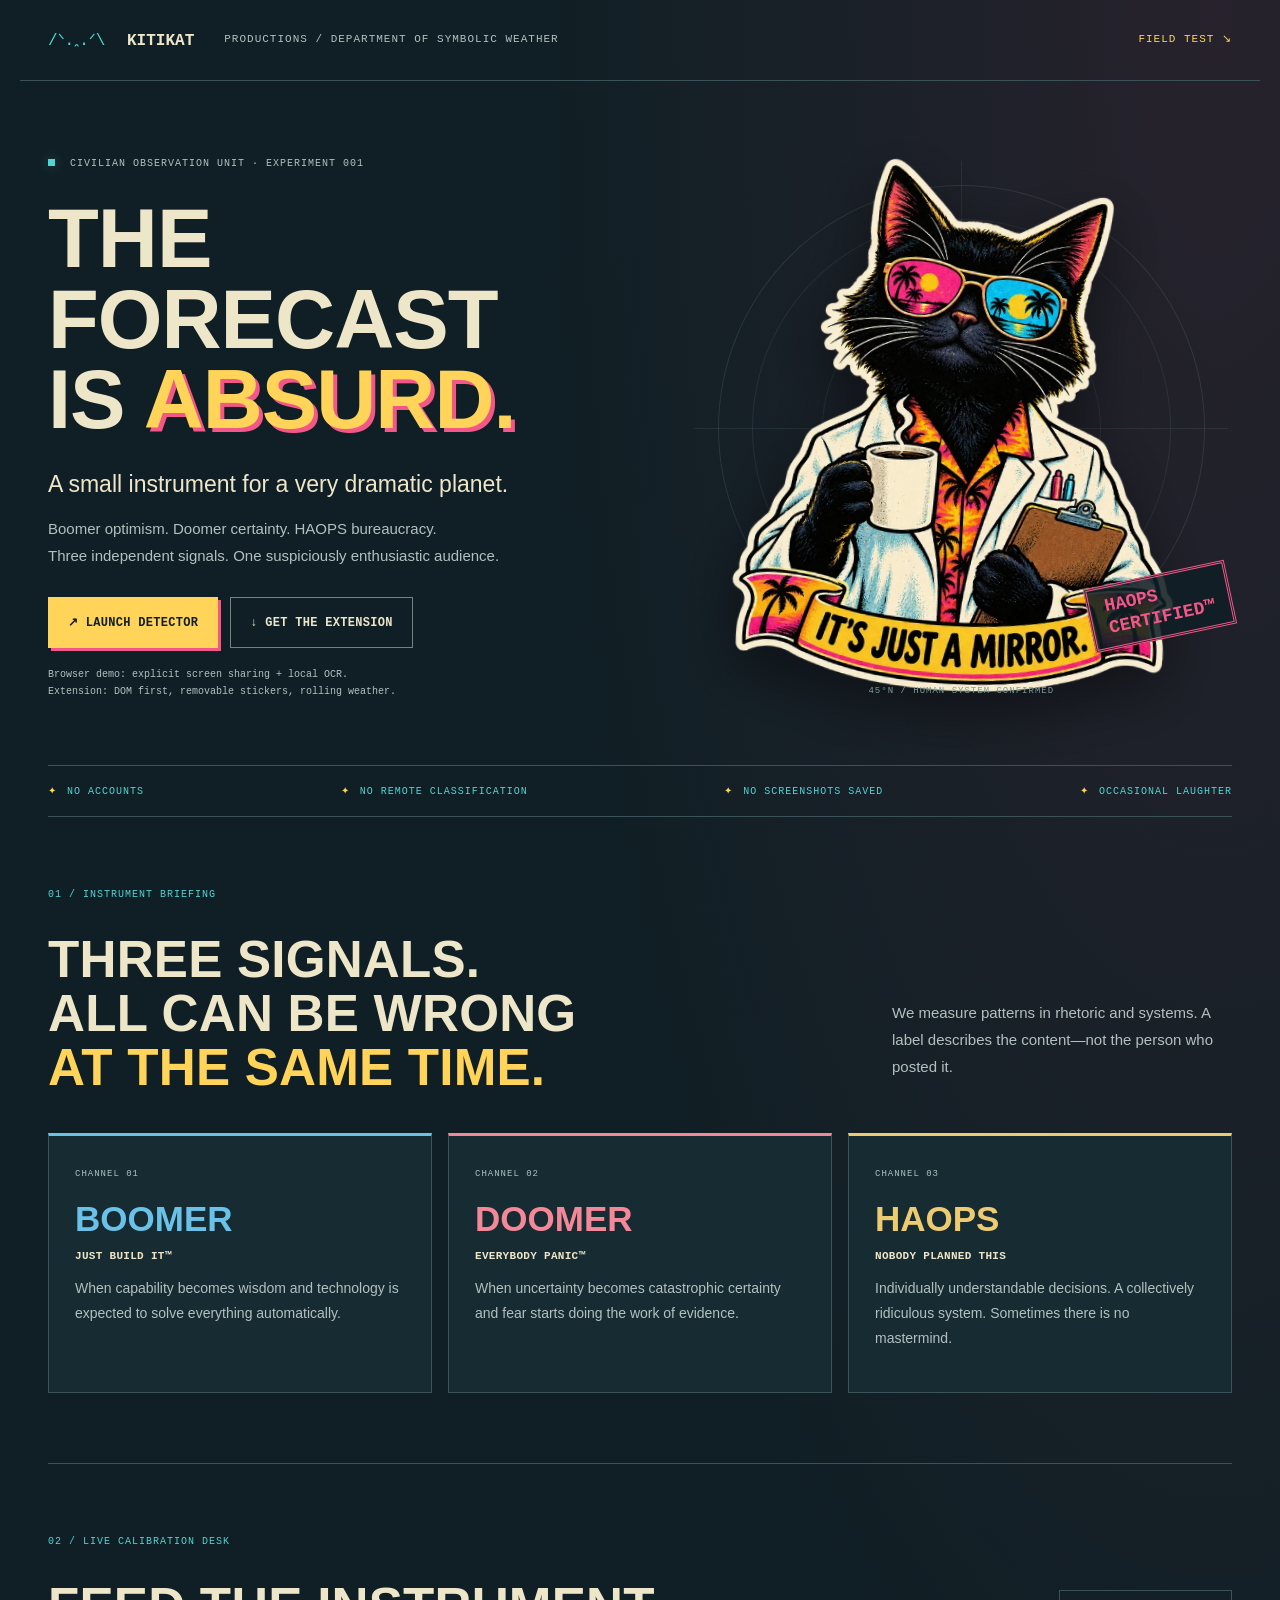
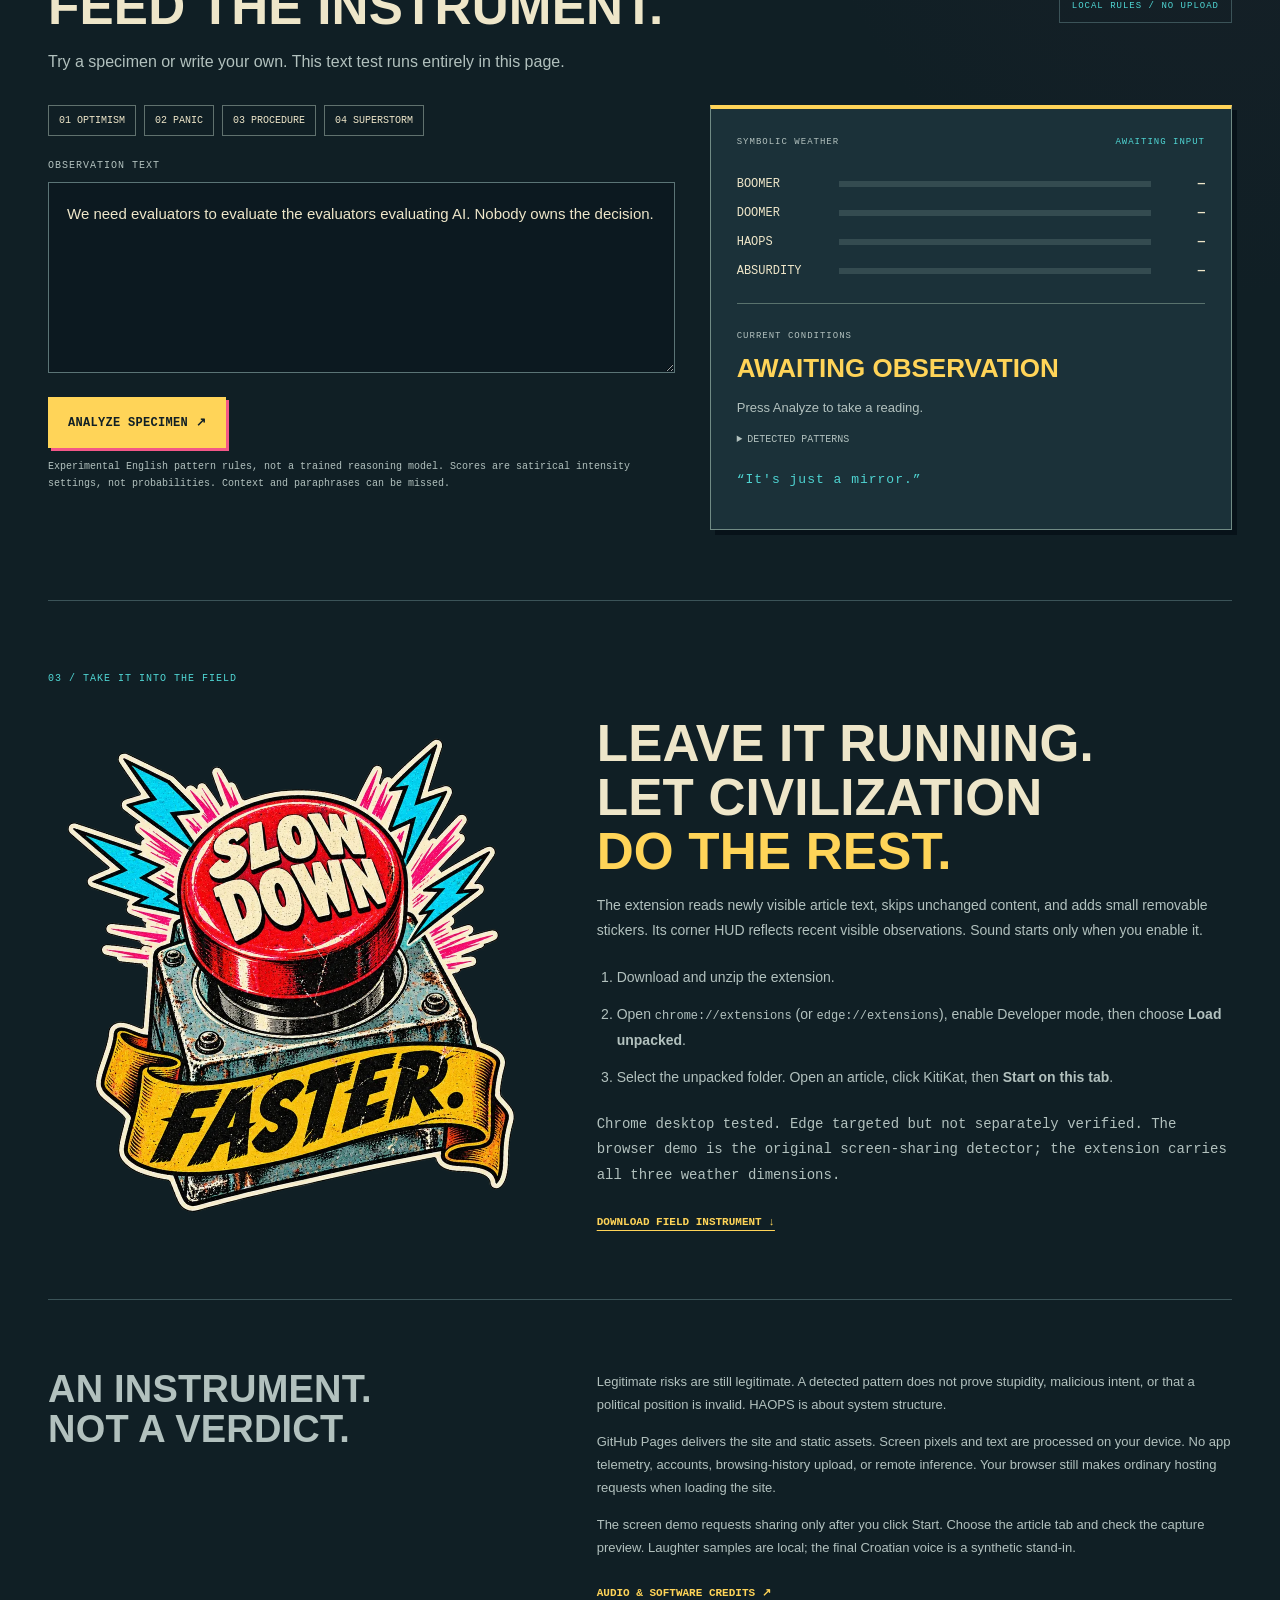
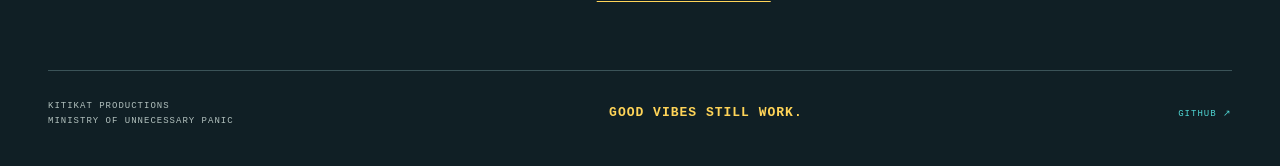
==== index.html @ d488953f "Publish KitiKat landing page and local browser demo" ====
<!doctype html>
<html lang="en"><head><meta charset="utf-8"><meta name="viewport" content="width=device-width, initial-scale=1"><meta name="description" content="KitiKat observes rhetoric and systemic absurdity, reports the symbolic weather, and occasionally plays a laugh track. Local analysis. No accounts."><meta http-equiv="Content-Security-Policy" content="default-src 'self'; script-src 'self'; style-src 'self' 'unsafe-inline'; img-src 'self' data:; connect-src 'none'; media-src 'self'; object-src 'none'; base-uri 'self'; form-action 'none'"><title>KITIKAT — Symbolic Weather Monitor</title><link rel="icon" href="favicon.svg"><link rel="stylesheet" href="landing.css"></head>
<body><header class="masthead"><a href="./" class="wordmark">/ᐠ.ꞈ.ᐟ\ <b>KITIKAT</b></a><span class="department">PRODUCTIONS / DEPARTMENT OF SYMBOLIC WEATHER</span><a class="nav-link" href="#field-test">FIELD TEST ↘</a></header>
<main><section class="hero"><div class="hero-copy"><p class="eyebrow"><span class="live-dot"></span> CIVILIAN OBSERVATION UNIT · EXPERIMENT 001</p><h1>THE FORECAST<br>IS <em>ABSURD.</em></h1><p class="intro">A small instrument for a very dramatic planet.</p><p class="description">Boomer optimism. Doomer certainty. HAOPS bureaucracy.<br>Three independent signals. One suspiciously enthusiastic audience.</p><div class="cta-row"><a class="button primary" href="app/">↗ LAUNCH DETECTOR</a><a class="button secondary" href="downloads/KITIKAT-Symbolic-Weather.zip" download>↓ GET THE EXTENSION</a></div><p class="caption">Browser demo: explicit screen sharing + local OCR.<br>Extension: DOM first, removable stickers, rolling weather.</p></div><div class="hero-art"><div class="radar" aria-hidden="true"><span></span></div><img src="images/kitikat-mirror.webp" width="620" height="620" alt="KitiKat in a lab coat: It's just a mirror."><div class="stamp">HAOPS<br>CERTIFIED™</div><span class="art-coordinate">45°N / HUMAN SYSTEM CONFIRMED</span></div></section>
<div class="ticker"><span>NO ACCOUNTS</span><span>NO REMOTE CLASSIFICATION</span><span>NO SCREENSHOTS SAVED</span><span>OCCASIONAL LAUGHTER</span></div>
<section class="briefing"><div class="section-label">01 / INSTRUMENT BRIEFING</div><div class="briefing-title"><h2>Three signals.<br>All can be wrong<br><span>at the same time.</span></h2><p>We measure patterns in rhetoric and systems. A label describes the content—not the person who posted it.</p></div><div class="dimensions"><article class="dimension blue"><span class="channel">CHANNEL 01</span><h3>BOOMER</h3><p class="slogan">JUST BUILD IT™</p><p>When capability becomes wisdom and technology is expected to solve everything automatically.</p></article><article class="dimension red"><span class="channel">CHANNEL 02</span><h3>DOOMER</h3><p class="slogan">EVERYBODY PANIC™</p><p>When uncertainty becomes catastrophic certainty and fear starts doing the work of evidence.</p></article><article class="dimension yellow"><span class="channel">CHANNEL 03</span><h3>HAOPS</h3><p class="slogan">NOBODY PLANNED THIS</p><p>Individually understandable decisions. A collectively ridiculous system. Sometimes there is no mastermind.</p></article></div></section>
<section class="field-test" id="field-test"><div class="section-label">02 / LIVE CALIBRATION DESK</div><div class="test-heading"><h2>Feed the instrument.</h2><span class="chip">LOCAL RULES / NO UPLOAD</span></div><p>Try a specimen or write your own. This text test runs entirely in this page.</p><div class="test-layout"><div class="input-panel"><div class="specimens"><button data-example="boomer">01 OPTIMISM</button><button data-example="doomer">02 PANIC</button><button data-example="haops">03 PROCEDURE</button><button data-example="triple">04 SUPERSTORM</button></div><label for="specimen">OBSERVATION TEXT</label><textarea id="specimen" maxlength="8000" rows="6">We need evaluators to evaluate the evaluators evaluating AI. Nobody owns the decision.</textarea><button class="button primary" id="analyze">ANALYZE SPECIMEN ↗</button><p class="caption">Experimental English pattern rules, not a trained reasoning model. Scores are satirical intensity settings, not probabilities. Context and paraphrases can be missed.</p></div><aside class="instrument" aria-label="Symbolic weather results"><div class="instrument-top"><span>SYMBOLIC WEATHER</span><span id="observation-state">AWAITING INPUT</span></div><div id="scores"></div><small>CURRENT CONDITIONS</small><h3 id="conditions">AWAITING OBSERVATION</h3><p id="reason">Press Analyze to take a reading.</p><details><summary>DETECTED PATTERNS</summary><ul id="patterns"></ul></details><p class="kitikat-line" id="quip">“It's just a mirror.”</p></aside></div></section>
<section class="deployment"><div class="section-label">03 / TAKE IT INTO THE FIELD</div><div class="deployment-grid"><img loading="lazy" src="images/slow-down-faster.webp" width="380" height="380" alt="KitiKat says: Slow down. Faster."><div><h2>Leave it running.<br>Let civilization<br><span>do the rest.</span></h2><p>The extension reads newly visible article text, skips unchanged content, and adds small removable stickers. Its corner HUD reflects recent visible observations. Sound starts only when you enable it.</p><ol><li>Download and unzip the extension.</li><li>Open <code>chrome://extensions</code> (or <code>edge://extensions</code>), enable Developer mode, then choose <b>Load unpacked</b>.</li><li>Select the unpacked folder. Open an article, click KitiKat, then <b>Start on this tab</b>.</li></ol><p class="caption">Chrome desktop tested. Edge targeted but not separately verified. The browser demo is the original screen-sharing detector; the extension carries all three weather dimensions.</p><a class="text-link" href="downloads/KITIKAT-Symbolic-Weather.zip" download>DOWNLOAD FIELD INSTRUMENT ↓</a></div></div></section>
<section class="fine-print"><h2>An instrument.<br>Not a verdict.</h2><div><p>Legitimate risks are still legitimate. A detected pattern does not prove stupidity, malicious intent, or that a political position is invalid. HAOPS is about system structure.</p><p>GitHub Pages delivers the site and static assets. Screen pixels and text are processed on your device. No app telemetry, accounts, browsing-history upload, or remote inference. Your browser still makes ordinary hosting requests when loading the site.</p><p>The screen demo requests sharing only after you click Start. Choose the article tab and check the capture preview. Laughter samples are local; the final Croatian voice is a synthetic stand-in.</p><a class="text-link" href="credits.html">AUDIO & SOFTWARE CREDITS ↗</a></div></section>
<footer><span>KITIKAT PRODUCTIONS<br>MINISTRY OF UNNECESSARY PANIC</span><strong>GOOD VIBES STILL WORK.</strong><a href="https://github.com/tomislavrupic/kitikat-symbolic-weather">GITHUB ↗</a></footer></main><script type="module" src="landing.js"></script></body></html>
---- landing.css ----
:root{--ink:#101f25;--panel:#172b32;--line:#3b5358;--cream:#eee6c9;--muted:#b2c1be;--cyan:#4fd5d3;--yellow:#ffd458;--pink:#f35787;color-scheme:dark;font-family:Arial,Helvetica,sans-serif;background:var(--ink);color:var(--cream)}*{box-sizing:border-box}body{margin:0;background:radial-gradient(ellipse at 95% 0,#55283b55,transparent 40%)}a{color:inherit}button,textarea{font:inherit}button,a{touch-action:manipulation}button:focus-visible,a:focus-visible,summary:focus-visible,textarea:focus-visible{outline:3px solid var(--cyan);outline-offset:5px}.masthead,main{max-width:1240px;margin:auto}.masthead{display:flex;align-items:center;gap:30px;padding:30px 28px;border-bottom:1px solid var(--line)}.wordmark{text-decoration:none;font:16px ui-monospace,monospace;white-space:nowrap;color:var(--cyan)}.wordmark b{color:var(--cream);margin-left:12px}.department,.nav-link,.eyebrow,.caption,.section-label,.channel,.chip,small,label,.instrument-top,.kitikat-line,footer,.art-coordinate{font:11px/1.6 ui-monospace,SFMono-Regular,Consolas,monospace;letter-spacing:1px}.department{flex:1;color:var(--muted)}.nav-link{text-decoration:none;color:var(--yellow)}main{padding:0 28px}.hero{display:grid;grid-template-columns:1.15fr 1fr;align-items:center;min-height:650px;padding:65px 0 55px;gap:20px}.eyebrow{color:var(--muted);font-size:10px}.live-dot{display:inline-block;width:7px;height:7px;background:var(--cyan);margin-right:8px;box-shadow:0 0 12px #4fd5d355}h1,h2,h3{font-family:Impact,'Arial Narrow',Arial,sans-serif;font-weight:900;text-transform:uppercase;margin:0}h1{font-size:clamp(64px,6.5vw,96px);letter-spacing:-1px;line-height:.97;margin:27px 0}h1 em{font-style:normal;color:var(--yellow);text-shadow:4px 4px var(--pink)}.intro{font-size:23px;line-height:1.4;margin-bottom:13px}.description{font-size:15px;color:var(--muted);line-height:1.8}.cta-row{display:flex;gap:12px;flex-wrap:wrap;margin:28px 0 18px}.button{display:inline-flex;align-items:center;justify-content:center;padding:17px 19px;border:1px solid var(--line);border-radius:0;font:bold 12px ui-monospace,monospace;letter-spacing:.3px;text-decoration:none;cursor:pointer;min-height:48px;transition:transform .15s,box-shadow .15s}.primary{background:var(--yellow);color:var(--ink);box-shadow:3px 3px var(--pink);border-color:var(--yellow)}.secondary{background:transparent;color:var(--cream);border-color:#728480}.button:hover{transform:translateY(-2px);box-shadow:4px 5px var(--pink)}.caption{font-size:10px;color:var(--muted);letter-spacing:0;line-height:1.7}.hero-art{position:relative;display:grid;place-items:center;min-width:0}.hero-art img{width:100%;height:auto;position:relative;filter:drop-shadow(0 20px 30px #0007);transform:rotate(3deg)}.radar{position:absolute;width:90%;aspect-ratio:1;border-radius:50%;border:1px solid #5b7e743f;background:repeating-radial-gradient(circle,transparent 0,transparent 68px,#50746d33 69px,transparent 70px)}.radar:after,.radar:before{content:'';position:absolute;background:#50746d33}.radar:before{width:1px;height:110%;left:50%;top:-5%}.radar:after{width:110%;height:1px;top:50%;left:-5%}.stamp{position:absolute;right:0;bottom:60px;border:3px double var(--pink);padding:8px 15px;color:var(--pink);font:bold 18px/1.2 ui-monospace,monospace;transform:rotate(-12deg);background:#101f25dd}.art-coordinate{color:#7b9d97;font-size:9px;position:absolute;bottom:0}.ticker{display:flex;justify-content:space-between;gap:12px;flex-wrap:wrap;border-block:1px solid var(--line);padding:19px 0;color:var(--cyan);font:10px ui-monospace,monospace;letter-spacing:1px}.ticker span:before{content:'✦';margin-right:10px;color:var(--yellow)}section.briefing,section.field-test,section.deployment,section.fine-print{padding:70px 0}.section-label{color:var(--cyan);font-size:10px;margin-bottom:30px}h2{font-size:clamp(35px,4vw,55px);line-height:1.05;letter-spacing:.2px}h2 span{color:var(--yellow)}.briefing-title{display:flex;justify-content:space-between;gap:50px;align-items:end;margin-bottom:38px}.briefing-title p{max-width:340px;color:var(--muted);line-height:1.8;font-size:15px}.dimensions{display:grid;grid-template-columns:repeat(3,1fr);gap:16px}.dimension{background:var(--panel);border:1px solid var(--line);border-top:3px solid var(--signal);padding:26px}.blue{--signal:#6bc2e8}.red{--signal:#f48798}.yellow{--signal:#edcc71}.channel{color:var(--muted);font-size:9px}.dimension h3{font-size:35px;margin:18px 0 4px;color:var(--signal)}.slogan{font:bold 11px ui-monospace,monospace;letter-spacing:.3px}.dimension p:last-child{font-size:14px;line-height:1.8;color:var(--muted)}.field-test{border-block:1px solid var(--line)}.test-heading{display:flex;align-items:center;justify-content:space-between;gap:20px}.chip{font-size:9px;padding:8px 12px;border:1px solid var(--line);white-space:nowrap;color:var(--cyan)}.field-test>p{color:var(--muted);line-height:1.6}.test-layout{display:grid;grid-template-columns:1.2fr 1fr;gap:35px;margin-top:30px}.specimens{display:flex;gap:8px;flex-wrap:wrap;margin-bottom:22px}.specimens button{cursor:pointer;padding:9px 10px;border:1px solid #60716e;color:var(--cream);background:none;font:10px ui-monospace,monospace}.specimens button:hover{border-color:var(--cyan);color:var(--cyan)}label{display:block;font-size:10px;color:var(--muted);margin-bottom:8px}textarea{resize:vertical;width:100%;padding:18px;background:#0c1920;border:1px solid #5b7476;color:var(--cream);font:15px/1.7 Arial,sans-serif;min-height:170px;max-height:400px;margin-bottom:20px}.instrument{padding:26px;background:#1b3139;border:1px solid #718b85;border-top:4px solid var(--yellow);box-shadow:5px 5px #071219;min-width:0}.instrument-top{display:flex;justify-content:space-between;gap:10px;font-size:9px;color:var(--muted);margin-bottom:28px}#observation-state{color:var(--cyan)}.reading{display:grid;grid-template-columns:90px 1fr 42px;gap:12px;align-items:center;font:12px ui-monospace,monospace;margin:15px 0}.reading b{text-align:right}.meter{background:#344b50;height:6px}.meter i{display:block;background:var(--signal);height:100%;width:0;transition:width .35s}.boomer{--signal:#6bc2e8}.doomer{--signal:#f48798}.haops{--signal:#edcc71}.absurdity{--signal:#c3a4db}.instrument small{display:block;border-top:1px solid #59726d;padding-top:25px;margin-top:25px;color:var(--muted);font-size:9px}.instrument h3{font-size:26px;color:var(--yellow);line-height:1.15;margin:10px 0}.instrument>p{font-size:13px;line-height:1.65;color:var(--muted)}.instrument details{font:10px/1.8 ui-monospace,monospace;color:var(--muted)}summary{cursor:pointer}#patterns{padding-left:18px}.instrument .kitikat-line{margin-top:20px;color:var(--cyan)}.deployment-grid{display:grid;grid-template-columns:1fr 1.3fr;align-items:center;gap:60px}.deployment-grid img{width:100%;height:auto;transform:rotate(-5deg)}.deployment-grid p,.deployment-grid li{font-size:14px;line-height:1.8;color:var(--muted)}ol{padding-left:20px}li{padding:6px 0}code{font-size:12px}.text-link{display:inline-block;color:var(--yellow);font:bold 11px ui-monospace,monospace;text-underline-offset:5px;margin-top:14px}.fine-print{display:grid;grid-template-columns:1fr 1.3fr;gap:60px;border-top:1px solid var(--line)}.fine-print h2{font-size:38px;color:var(--muted)}.fine-print p{font-size:13px;line-height:1.8;color:var(--muted);margin-top:0}footer{border-top:1px solid var(--line);padding:28px 0 40px;display:flex;justify-content:space-between;align-items:center;gap:20px;font-size:9px;color:var(--muted)}footer strong{font-size:13px;color:var(--yellow)}footer a{text-decoration:none;color:var(--cyan)}@media(max-width:850px){.hero{grid-template-columns:1fr;padding-top:40px;gap:10px}.hero-art{max-width:440px;margin:auto;grid-row:2;}.hero-art img{max-width:400px}.hero-copy{max-width:650px}h1{font-size:75px}.department{display:none}.masthead{justify-content:space-between}.dimensions{gap:10px}.dimension{padding:18px}.test-layout{grid-template-columns:1fr}.deployment-grid,.fine-print{gap:30px;grid-template-columns:1fr 1.2fr}.briefing-title{gap:20px}}@media(max-width:580px){main{padding:0 20px}.masthead{padding:22px 20px}h1{font-size:62px}.hero{padding-top:28px}.intro{font-size:20px}.description{font-size:14px}.hero-art{max-width:300px}.stamp{font-size:14px;bottom:40px}.cta-row .button{width:100%}.ticker{font-size:9px;display:grid;grid-template-columns:1fr 1fr;line-height:1.6}.briefing-title{display:block}.dimensions,.deployment-grid,.fine-print{grid-template-columns:1fr}.deployment-grid img{max-width:260px;margin:auto}.test-heading{display:block}.chip{display:inline-block;margin-top:15px}.instrument{padding:20px}.instrument-top{font-size:8px}.reading{grid-template-columns:85px 1fr 38px;gap:8px}.field-test>p{font-size:14px}section.briefing,section.field-test,section.deployment,section.fine-print{padding:45px 0}.section-label{margin-bottom:24px}footer{flex-wrap:wrap}footer strong{order:3;width:100%;margin-top:12px}.hero-art .art-coordinate{font-size:8px}}@media(prefers-reduced-motion:reduce){*{transition:none!important;scroll-behavior:auto!important}}
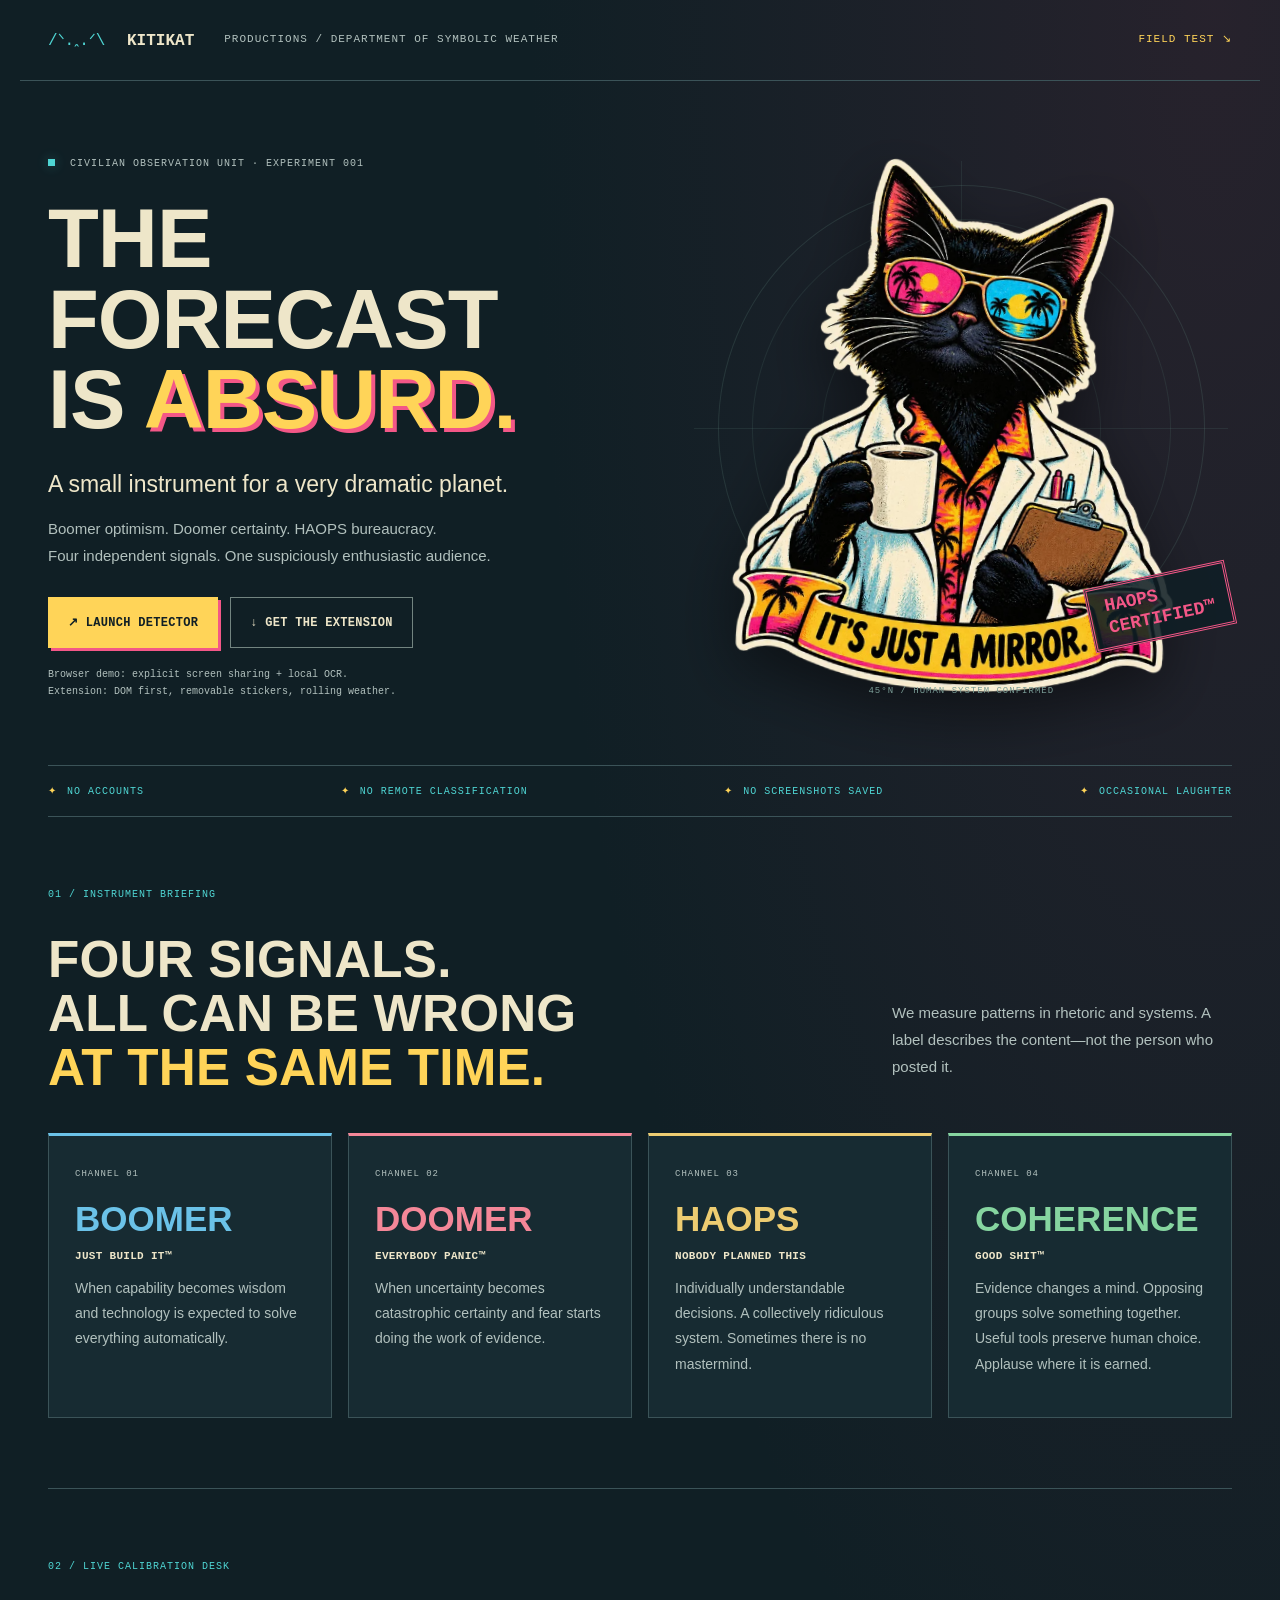
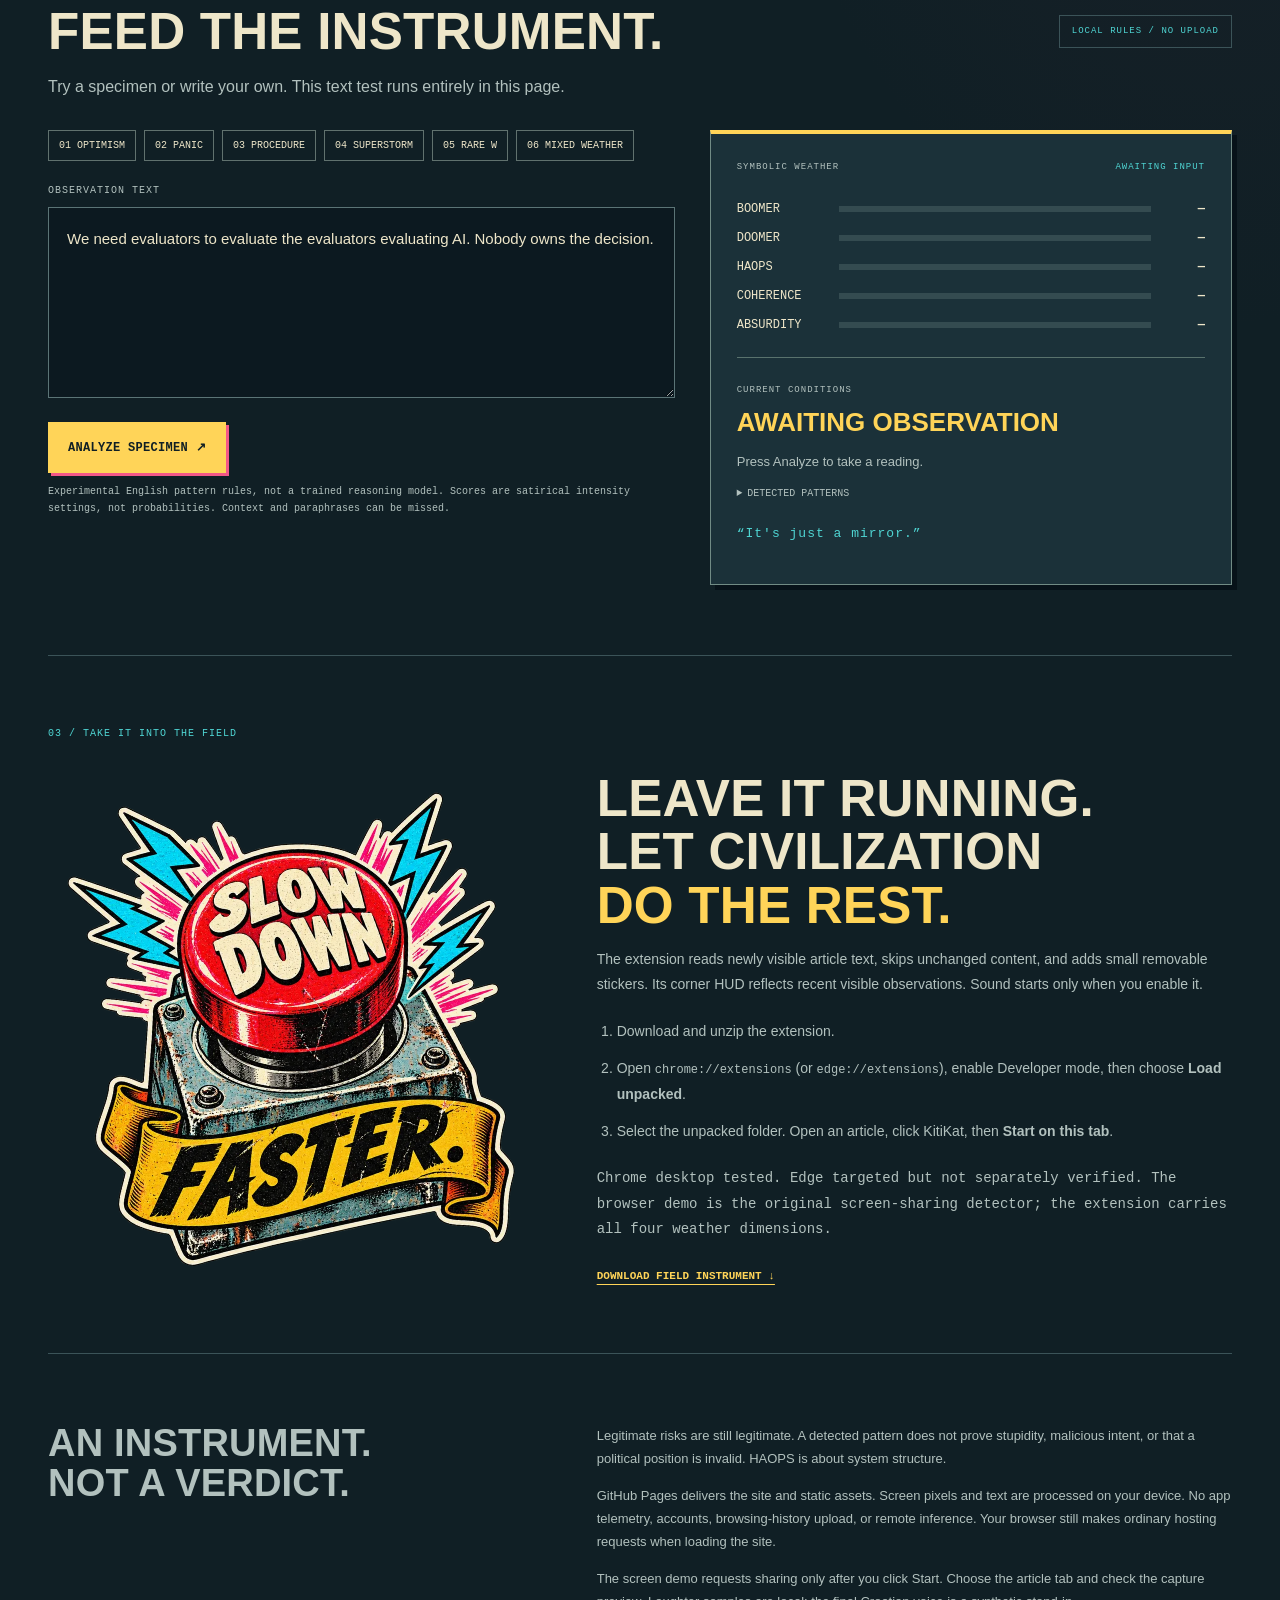
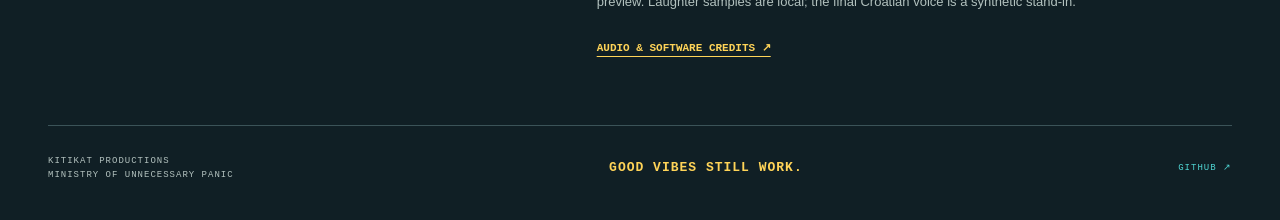
==== commit 02d30d42: "Add independent coherence signal and local applause reactions" ====
--- a/index.html
+++ b/index.html
@@ -1,10 +1,10 @@
 <!doctype html>
 <html lang="en"><head><meta charset="utf-8"><meta name="viewport" content="width=device-width, initial-scale=1"><meta name="description" content="KitiKat observes rhetoric and systemic absurdity, reports the symbolic weather, and occasionally plays a laugh track. Local analysis. No accounts."><meta http-equiv="Content-Security-Policy" content="default-src 'self'; script-src 'self'; style-src 'self' 'unsafe-inline'; img-src 'self' data:; connect-src 'none'; media-src 'self'; object-src 'none'; base-uri 'self'; form-action 'none'"><title>KITIKAT — Symbolic Weather Monitor</title><link rel="icon" href="favicon.svg"><link rel="stylesheet" href="landing.css"></head>
 <body><header class="masthead"><a href="./" class="wordmark">/ᐠ.ꞈ.ᐟ\ <b>KITIKAT</b></a><span class="department">PRODUCTIONS / DEPARTMENT OF SYMBOLIC WEATHER</span><a class="nav-link" href="#field-test">FIELD TEST ↘</a></header>
-<main><section class="hero"><div class="hero-copy"><p class="eyebrow"><span class="live-dot"></span> CIVILIAN OBSERVATION UNIT · EXPERIMENT 001</p><h1>THE FORECAST<br>IS <em>ABSURD.</em></h1><p class="intro">A small instrument for a very dramatic planet.</p><p class="description">Boomer optimism. Doomer certainty. HAOPS bureaucracy.<br>Three independent signals. One suspiciously enthusiastic audience.</p><div class="cta-row"><a class="button primary" href="app/">↗ LAUNCH DETECTOR</a><a class="button secondary" href="downloads/KITIKAT-Symbolic-Weather.zip" download>↓ GET THE EXTENSION</a></div><p class="caption">Browser demo: explicit screen sharing + local OCR.<br>Extension: DOM first, removable stickers, rolling weather.</p></div><div class="hero-art"><div class="radar" aria-hidden="true"><span></span></div><img src="images/kitikat-mirror.webp" width="620" height="620" alt="KitiKat in a lab coat: It's just a mirror."><div class="stamp">HAOPS<br>CERTIFIED™</div><span class="art-coordinate">45°N / HUMAN SYSTEM CONFIRMED</span></div></section>
+<main><section class="hero"><div class="hero-copy"><p class="eyebrow"><span class="live-dot"></span> CIVILIAN OBSERVATION UNIT · EXPERIMENT 001</p><h1>THE FORECAST<br>IS <em>ABSURD.</em></h1><p class="intro">A small instrument for a very dramatic planet.</p><p class="description">Boomer optimism. Doomer certainty. HAOPS bureaucracy.<br>Four independent signals. One suspiciously enthusiastic audience.</p><div class="cta-row"><a class="button primary" href="app/">↗ LAUNCH DETECTOR</a><a class="button secondary" href="downloads/KITIKAT-Symbolic-Weather.zip" download>↓ GET THE EXTENSION</a></div><p class="caption">Browser demo: explicit screen sharing + local OCR.<br>Extension: DOM first, removable stickers, rolling weather.</p></div><div class="hero-art"><div class="radar" aria-hidden="true"><span></span></div><img src="images/kitikat-mirror.webp" width="620" height="620" alt="KitiKat in a lab coat: It's just a mirror."><div class="stamp">HAOPS<br>CERTIFIED™</div><span class="art-coordinate">45°N / HUMAN SYSTEM CONFIRMED</span></div></section>
 <div class="ticker"><span>NO ACCOUNTS</span><span>NO REMOTE CLASSIFICATION</span><span>NO SCREENSHOTS SAVED</span><span>OCCASIONAL LAUGHTER</span></div>
-<section class="briefing"><div class="section-label">01 / INSTRUMENT BRIEFING</div><div class="briefing-title"><h2>Three signals.<br>All can be wrong<br><span>at the same time.</span></h2><p>We measure patterns in rhetoric and systems. A label describes the content—not the person who posted it.</p></div><div class="dimensions"><article class="dimension blue"><span class="channel">CHANNEL 01</span><h3>BOOMER</h3><p class="slogan">JUST BUILD IT™</p><p>When capability becomes wisdom and technology is expected to solve everything automatically.</p></article><article class="dimension red"><span class="channel">CHANNEL 02</span><h3>DOOMER</h3><p class="slogan">EVERYBODY PANIC™</p><p>When uncertainty becomes catastrophic certainty and fear starts doing the work of evidence.</p></article><article class="dimension yellow"><span class="channel">CHANNEL 03</span><h3>HAOPS</h3><p class="slogan">NOBODY PLANNED THIS</p><p>Individually understandable decisions. A collectively ridiculous system. Sometimes there is no mastermind.</p></article></div></section>
-<section class="field-test" id="field-test"><div class="section-label">02 / LIVE CALIBRATION DESK</div><div class="test-heading"><h2>Feed the instrument.</h2><span class="chip">LOCAL RULES / NO UPLOAD</span></div><p>Try a specimen or write your own. This text test runs entirely in this page.</p><div class="test-layout"><div class="input-panel"><div class="specimens"><button data-example="boomer">01 OPTIMISM</button><button data-example="doomer">02 PANIC</button><button data-example="haops">03 PROCEDURE</button><button data-example="triple">04 SUPERSTORM</button></div><label for="specimen">OBSERVATION TEXT</label><textarea id="specimen" maxlength="8000" rows="6">We need evaluators to evaluate the evaluators evaluating AI. Nobody owns the decision.</textarea><button class="button primary" id="analyze">ANALYZE SPECIMEN ↗</button><p class="caption">Experimental English pattern rules, not a trained reasoning model. Scores are satirical intensity settings, not probabilities. Context and paraphrases can be missed.</p></div><aside class="instrument" aria-label="Symbolic weather results"><div class="instrument-top"><span>SYMBOLIC WEATHER</span><span id="observation-state">AWAITING INPUT</span></div><div id="scores"></div><small>CURRENT CONDITIONS</small><h3 id="conditions">AWAITING OBSERVATION</h3><p id="reason">Press Analyze to take a reading.</p><details><summary>DETECTED PATTERNS</summary><ul id="patterns"></ul></details><p class="kitikat-line" id="quip">“It's just a mirror.”</p></aside></div></section>
-<section class="deployment"><div class="section-label">03 / TAKE IT INTO THE FIELD</div><div class="deployment-grid"><img loading="lazy" src="images/slow-down-faster.webp" width="380" height="380" alt="KitiKat says: Slow down. Faster."><div><h2>Leave it running.<br>Let civilization<br><span>do the rest.</span></h2><p>The extension reads newly visible article text, skips unchanged content, and adds small removable stickers. Its corner HUD reflects recent visible observations. Sound starts only when you enable it.</p><ol><li>Download and unzip the extension.</li><li>Open <code>chrome://extensions</code> (or <code>edge://extensions</code>), enable Developer mode, then choose <b>Load unpacked</b>.</li><li>Select the unpacked folder. Open an article, click KitiKat, then <b>Start on this tab</b>.</li></ol><p class="caption">Chrome desktop tested. Edge targeted but not separately verified. The browser demo is the original screen-sharing detector; the extension carries all three weather dimensions.</p><a class="text-link" href="downloads/KITIKAT-Symbolic-Weather.zip" download>DOWNLOAD FIELD INSTRUMENT ↓</a></div></div></section>
+<section class="briefing"><div class="section-label">01 / INSTRUMENT BRIEFING</div><div class="briefing-title"><h2>Four signals.<br>All can be wrong<br><span>at the same time.</span></h2><p>We measure patterns in rhetoric and systems. A label describes the content—not the person who posted it.</p></div><div class="dimensions"><article class="dimension blue"><span class="channel">CHANNEL 01</span><h3>BOOMER</h3><p class="slogan">JUST BUILD IT™</p><p>When capability becomes wisdom and technology is expected to solve everything automatically.</p></article><article class="dimension red"><span class="channel">CHANNEL 02</span><h3>DOOMER</h3><p class="slogan">EVERYBODY PANIC™</p><p>When uncertainty becomes catastrophic certainty and fear starts doing the work of evidence.</p></article><article class="dimension yellow"><span class="channel">CHANNEL 03</span><h3>HAOPS</h3><p class="slogan">NOBODY PLANNED THIS</p><p>Individually understandable decisions. A collectively ridiculous system. Sometimes there is no mastermind.</p></article><article class="dimension green"><span class="channel">CHANNEL 04</span><h3>COHERENCE</h3><p class="slogan">GOOD SHIT™</p><p>Evidence changes a mind. Opposing groups solve something together. Useful tools preserve human choice. Applause where it is earned.</p></article></div></section>
+<section class="field-test" id="field-test"><div class="section-label">02 / LIVE CALIBRATION DESK</div><div class="test-heading"><h2>Feed the instrument.</h2><span class="chip">LOCAL RULES / NO UPLOAD</span></div><p>Try a specimen or write your own. This text test runs entirely in this page.</p><div class="test-layout"><div class="input-panel"><div class="specimens"><button data-example="boomer">01 OPTIMISM</button><button data-example="doomer">02 PANIC</button><button data-example="haops">03 PROCEDURE</button><button data-example="triple">04 SUPERSTORM</button><button data-example="coherence">05 RARE W</button><button data-example="mixed">06 MIXED WEATHER</button></div><label for="specimen">OBSERVATION TEXT</label><textarea id="specimen" maxlength="8000" rows="6">We need evaluators to evaluate the evaluators evaluating AI. Nobody owns the decision.</textarea><button class="button primary" id="analyze">ANALYZE SPECIMEN ↗</button><p class="caption">Experimental English pattern rules, not a trained reasoning model. Scores are satirical intensity settings, not probabilities. Context and paraphrases can be missed.</p></div><aside class="instrument" aria-label="Symbolic weather results"><div class="instrument-top"><span>SYMBOLIC WEATHER</span><span id="observation-state">AWAITING INPUT</span></div><div id="scores"></div><small>CURRENT CONDITIONS</small><h3 id="conditions">AWAITING OBSERVATION</h3><p id="reason">Press Analyze to take a reading.</p><details><summary>DETECTED PATTERNS</summary><ul id="patterns"></ul></details><p class="kitikat-line" id="quip">“It's just a mirror.”</p></aside></div></section>
+<section class="deployment"><div class="section-label">03 / TAKE IT INTO THE FIELD</div><div class="deployment-grid"><img loading="lazy" src="images/slow-down-faster.webp" width="380" height="380" alt="KitiKat says: Slow down. Faster."><div><h2>Leave it running.<br>Let civilization<br><span>do the rest.</span></h2><p>The extension reads newly visible article text, skips unchanged content, and adds small removable stickers. Its corner HUD reflects recent visible observations. Sound starts only when you enable it.</p><ol><li>Download and unzip the extension.</li><li>Open <code>chrome://extensions</code> (or <code>edge://extensions</code>), enable Developer mode, then choose <b>Load unpacked</b>.</li><li>Select the unpacked folder. Open an article, click KitiKat, then <b>Start on this tab</b>.</li></ol><p class="caption">Chrome desktop tested. Edge targeted but not separately verified. The browser demo is the original screen-sharing detector; the extension carries all four weather dimensions.</p><a class="text-link" href="downloads/KITIKAT-Symbolic-Weather.zip" download>DOWNLOAD FIELD INSTRUMENT ↓</a></div></div></section>
 <section class="fine-print"><h2>An instrument.<br>Not a verdict.</h2><div><p>Legitimate risks are still legitimate. A detected pattern does not prove stupidity, malicious intent, or that a political position is invalid. HAOPS is about system structure.</p><p>GitHub Pages delivers the site and static assets. Screen pixels and text are processed on your device. No app telemetry, accounts, browsing-history upload, or remote inference. Your browser still makes ordinary hosting requests when loading the site.</p><p>The screen demo requests sharing only after you click Start. Choose the article tab and check the capture preview. Laughter samples are local; the final Croatian voice is a synthetic stand-in.</p><a class="text-link" href="credits.html">AUDIO & SOFTWARE CREDITS ↗</a></div></section>
 <footer><span>KITIKAT PRODUCTIONS<br>MINISTRY OF UNNECESSARY PANIC</span><strong>GOOD VIBES STILL WORK.</strong><a href="https://github.com/tomislavrupic/kitikat-symbolic-weather">GITHUB ↗</a></footer></main><script type="module" src="landing.js"></script></body></html>
--- a/landing.css
+++ b/landing.css
@@ -1 +1,3 @@
 :root{--ink:#101f25;--panel:#172b32;--line:#3b5358;--cream:#eee6c9;--muted:#b2c1be;--cyan:#4fd5d3;--yellow:#ffd458;--pink:#f35787;color-scheme:dark;font-family:Arial,Helvetica,sans-serif;background:var(--ink);color:var(--cream)}*{box-sizing:border-box}body{margin:0;background:radial-gradient(ellipse at 95% 0,#55283b55,transparent 40%)}a{color:inherit}button,textarea{font:inherit}button,a{touch-action:manipulation}button:focus-visible,a:focus-visible,summary:focus-visible,textarea:focus-visible{outline:3px solid var(--cyan);outline-offset:5px}.masthead,main{max-width:1240px;margin:auto}.masthead{display:flex;align-items:center;gap:30px;padding:30px 28px;border-bottom:1px solid var(--line)}.wordmark{text-decoration:none;font:16px ui-monospace,monospace;white-space:nowrap;color:var(--cyan)}.wordmark b{color:var(--cream);margin-left:12px}.department,.nav-link,.eyebrow,.caption,.section-label,.channel,.chip,small,label,.instrument-top,.kitikat-line,footer,.art-coordinate{font:11px/1.6 ui-monospace,SFMono-Regular,Consolas,monospace;letter-spacing:1px}.department{flex:1;color:var(--muted)}.nav-link{text-decoration:none;color:var(--yellow)}main{padding:0 28px}.hero{display:grid;grid-template-columns:1.15fr 1fr;align-items:center;min-height:650px;padding:65px 0 55px;gap:20px}.eyebrow{color:var(--muted);font-size:10px}.live-dot{display:inline-block;width:7px;height:7px;background:var(--cyan);margin-right:8px;box-shadow:0 0 12px #4fd5d355}h1,h2,h3{font-family:Impact,'Arial Narrow',Arial,sans-serif;font-weight:900;text-transform:uppercase;margin:0}h1{font-size:clamp(64px,6.5vw,96px);letter-spacing:-1px;line-height:.97;margin:27px 0}h1 em{font-style:normal;color:var(--yellow);text-shadow:4px 4px var(--pink)}.intro{font-size:23px;line-height:1.4;margin-bottom:13px}.description{font-size:15px;color:var(--muted);line-height:1.8}.cta-row{display:flex;gap:12px;flex-wrap:wrap;margin:28px 0 18px}.button{display:inline-flex;align-items:center;justify-content:center;padding:17px 19px;border:1px solid var(--line);border-radius:0;font:bold 12px ui-monospace,monospace;letter-spacing:.3px;text-decoration:none;cursor:pointer;min-height:48px;transition:transform .15s,box-shadow .15s}.primary{background:var(--yellow);color:var(--ink);box-shadow:3px 3px var(--pink);border-color:var(--yellow)}.secondary{background:transparent;color:var(--cream);border-color:#728480}.button:hover{transform:translateY(-2px);box-shadow:4px 5px var(--pink)}.caption{font-size:10px;color:var(--muted);letter-spacing:0;line-height:1.7}.hero-art{position:relative;display:grid;place-items:center;min-width:0}.hero-art img{width:100%;height:auto;position:relative;filter:drop-shadow(0 20px 30px #0007);transform:rotate(3deg)}.radar{position:absolute;width:90%;aspect-ratio:1;border-radius:50%;border:1px solid #5b7e743f;background:repeating-radial-gradient(circle,transparent 0,transparent 68px,#50746d33 69px,transparent 70px)}.radar:after,.radar:before{content:'';position:absolute;background:#50746d33}.radar:before{width:1px;height:110%;left:50%;top:-5%}.radar:after{width:110%;height:1px;top:50%;left:-5%}.stamp{position:absolute;right:0;bottom:60px;border:3px double var(--pink);padding:8px 15px;color:var(--pink);font:bold 18px/1.2 ui-monospace,monospace;transform:rotate(-12deg);background:#101f25dd}.art-coordinate{color:#7b9d97;font-size:9px;position:absolute;bottom:0}.ticker{display:flex;justify-content:space-between;gap:12px;flex-wrap:wrap;border-block:1px solid var(--line);padding:19px 0;color:var(--cyan);font:10px ui-monospace,monospace;letter-spacing:1px}.ticker span:before{content:'✦';margin-right:10px;color:var(--yellow)}section.briefing,section.field-test,section.deployment,section.fine-print{padding:70px 0}.section-label{color:var(--cyan);font-size:10px;margin-bottom:30px}h2{font-size:clamp(35px,4vw,55px);line-height:1.05;letter-spacing:.2px}h2 span{color:var(--yellow)}.briefing-title{display:flex;justify-content:space-between;gap:50px;align-items:end;margin-bottom:38px}.briefing-title p{max-width:340px;color:var(--muted);line-height:1.8;font-size:15px}.dimensions{display:grid;grid-template-columns:repeat(3,1fr);gap:16px}.dimension{background:var(--panel);border:1px solid var(--line);border-top:3px solid var(--signal);padding:26px}.blue{--signal:#6bc2e8}.red{--signal:#f48798}.yellow{--signal:#edcc71}.channel{color:var(--muted);font-size:9px}.dimension h3{font-size:35px;margin:18px 0 4px;color:var(--signal)}.slogan{font:bold 11px ui-monospace,monospace;letter-spacing:.3px}.dimension p:last-child{font-size:14px;line-height:1.8;color:var(--muted)}.field-test{border-block:1px solid var(--line)}.test-heading{display:flex;align-items:center;justify-content:space-between;gap:20px}.chip{font-size:9px;padding:8px 12px;border:1px solid var(--line);white-space:nowrap;color:var(--cyan)}.field-test>p{color:var(--muted);line-height:1.6}.test-layout{display:grid;grid-template-columns:1.2fr 1fr;gap:35px;margin-top:30px}.specimens{display:flex;gap:8px;flex-wrap:wrap;margin-bottom:22px}.specimens button{cursor:pointer;padding:9px 10px;border:1px solid #60716e;color:var(--cream);background:none;font:10px ui-monospace,monospace}.specimens button:hover{border-color:var(--cyan);color:var(--cyan)}label{display:block;font-size:10px;color:var(--muted);margin-bottom:8px}textarea{resize:vertical;width:100%;padding:18px;background:#0c1920;border:1px solid #5b7476;color:var(--cream);font:15px/1.7 Arial,sans-serif;min-height:170px;max-height:400px;margin-bottom:20px}.instrument{padding:26px;background:#1b3139;border:1px solid #718b85;border-top:4px solid var(--yellow);box-shadow:5px 5px #071219;min-width:0}.instrument-top{display:flex;justify-content:space-between;gap:10px;font-size:9px;color:var(--muted);margin-bottom:28px}#observation-state{color:var(--cyan)}.reading{display:grid;grid-template-columns:90px 1fr 42px;gap:12px;align-items:center;font:12px ui-monospace,monospace;margin:15px 0}.reading b{text-align:right}.meter{background:#344b50;height:6px}.meter i{display:block;background:var(--signal);height:100%;width:0;transition:width .35s}.boomer{--signal:#6bc2e8}.doomer{--signal:#f48798}.haops{--signal:#edcc71}.absurdity{--signal:#c3a4db}.instrument small{display:block;border-top:1px solid #59726d;padding-top:25px;margin-top:25px;color:var(--muted);font-size:9px}.instrument h3{font-size:26px;color:var(--yellow);line-height:1.15;margin:10px 0}.instrument>p{font-size:13px;line-height:1.65;color:var(--muted)}.instrument details{font:10px/1.8 ui-monospace,monospace;color:var(--muted)}summary{cursor:pointer}#patterns{padding-left:18px}.instrument .kitikat-line{margin-top:20px;color:var(--cyan)}.deployment-grid{display:grid;grid-template-columns:1fr 1.3fr;align-items:center;gap:60px}.deployment-grid img{width:100%;height:auto;transform:rotate(-5deg)}.deployment-grid p,.deployment-grid li{font-size:14px;line-height:1.8;color:var(--muted)}ol{padding-left:20px}li{padding:6px 0}code{font-size:12px}.text-link{display:inline-block;color:var(--yellow);font:bold 11px ui-monospace,monospace;text-underline-offset:5px;margin-top:14px}.fine-print{display:grid;grid-template-columns:1fr 1.3fr;gap:60px;border-top:1px solid var(--line)}.fine-print h2{font-size:38px;color:var(--muted)}.fine-print p{font-size:13px;line-height:1.8;color:var(--muted);margin-top:0}footer{border-top:1px solid var(--line);padding:28px 0 40px;display:flex;justify-content:space-between;align-items:center;gap:20px;font-size:9px;color:var(--muted)}footer strong{font-size:13px;color:var(--yellow)}footer a{text-decoration:none;color:var(--cyan)}@media(max-width:850px){.hero{grid-template-columns:1fr;padding-top:40px;gap:10px}.hero-art{max-width:440px;margin:auto;grid-row:2;}.hero-art img{max-width:400px}.hero-copy{max-width:650px}h1{font-size:75px}.department{display:none}.masthead{justify-content:space-between}.dimensions{gap:10px}.dimension{padding:18px}.test-layout{grid-template-columns:1fr}.deployment-grid,.fine-print{gap:30px;grid-template-columns:1fr 1.2fr}.briefing-title{gap:20px}}@media(max-width:580px){main{padding:0 20px}.masthead{padding:22px 20px}h1{font-size:62px}.hero{padding-top:28px}.intro{font-size:20px}.description{font-size:14px}.hero-art{max-width:300px}.stamp{font-size:14px;bottom:40px}.cta-row .button{width:100%}.ticker{font-size:9px;display:grid;grid-template-columns:1fr 1fr;line-height:1.6}.briefing-title{display:block}.dimensions,.deployment-grid,.fine-print{grid-template-columns:1fr}.deployment-grid img{max-width:260px;margin:auto}.test-heading{display:block}.chip{display:inline-block;margin-top:15px}.instrument{padding:20px}.instrument-top{font-size:8px}.reading{grid-template-columns:85px 1fr 38px;gap:8px}.field-test>p{font-size:14px}section.briefing,section.field-test,section.deployment,section.fine-print{padding:45px 0}.section-label{margin-bottom:24px}footer{flex-wrap:wrap}footer strong{order:3;width:100%;margin-top:12px}.hero-art .art-coordinate{font-size:8px}}@media(prefers-reduced-motion:reduce){*{transition:none!important;scroll-behavior:auto!important}}
+
+.green,.coherence{--signal:#86d5a0}.dimensions{grid-template-columns:repeat(4,1fr)}@media(max-width:850px){.dimensions{grid-template-columns:repeat(2,1fr)}}@media(max-width:580px){.dimensions{grid-template-columns:1fr}}
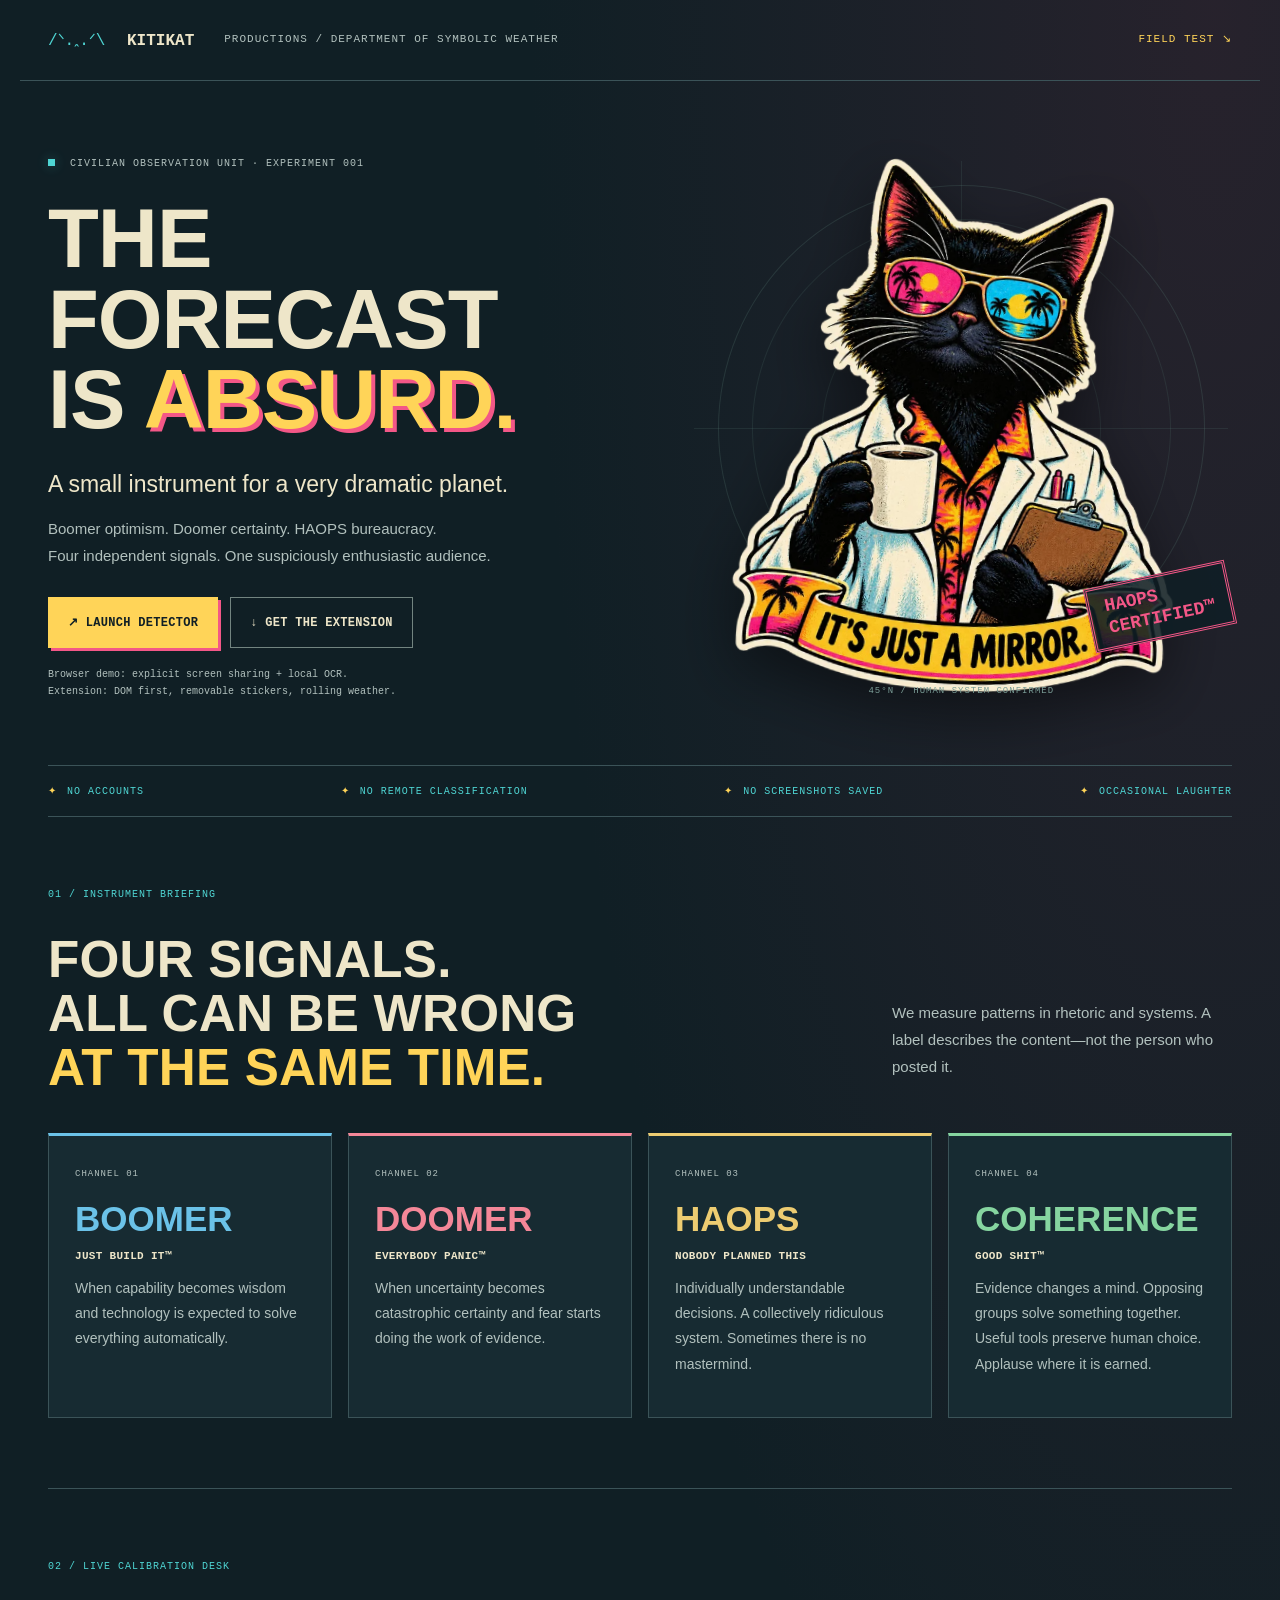
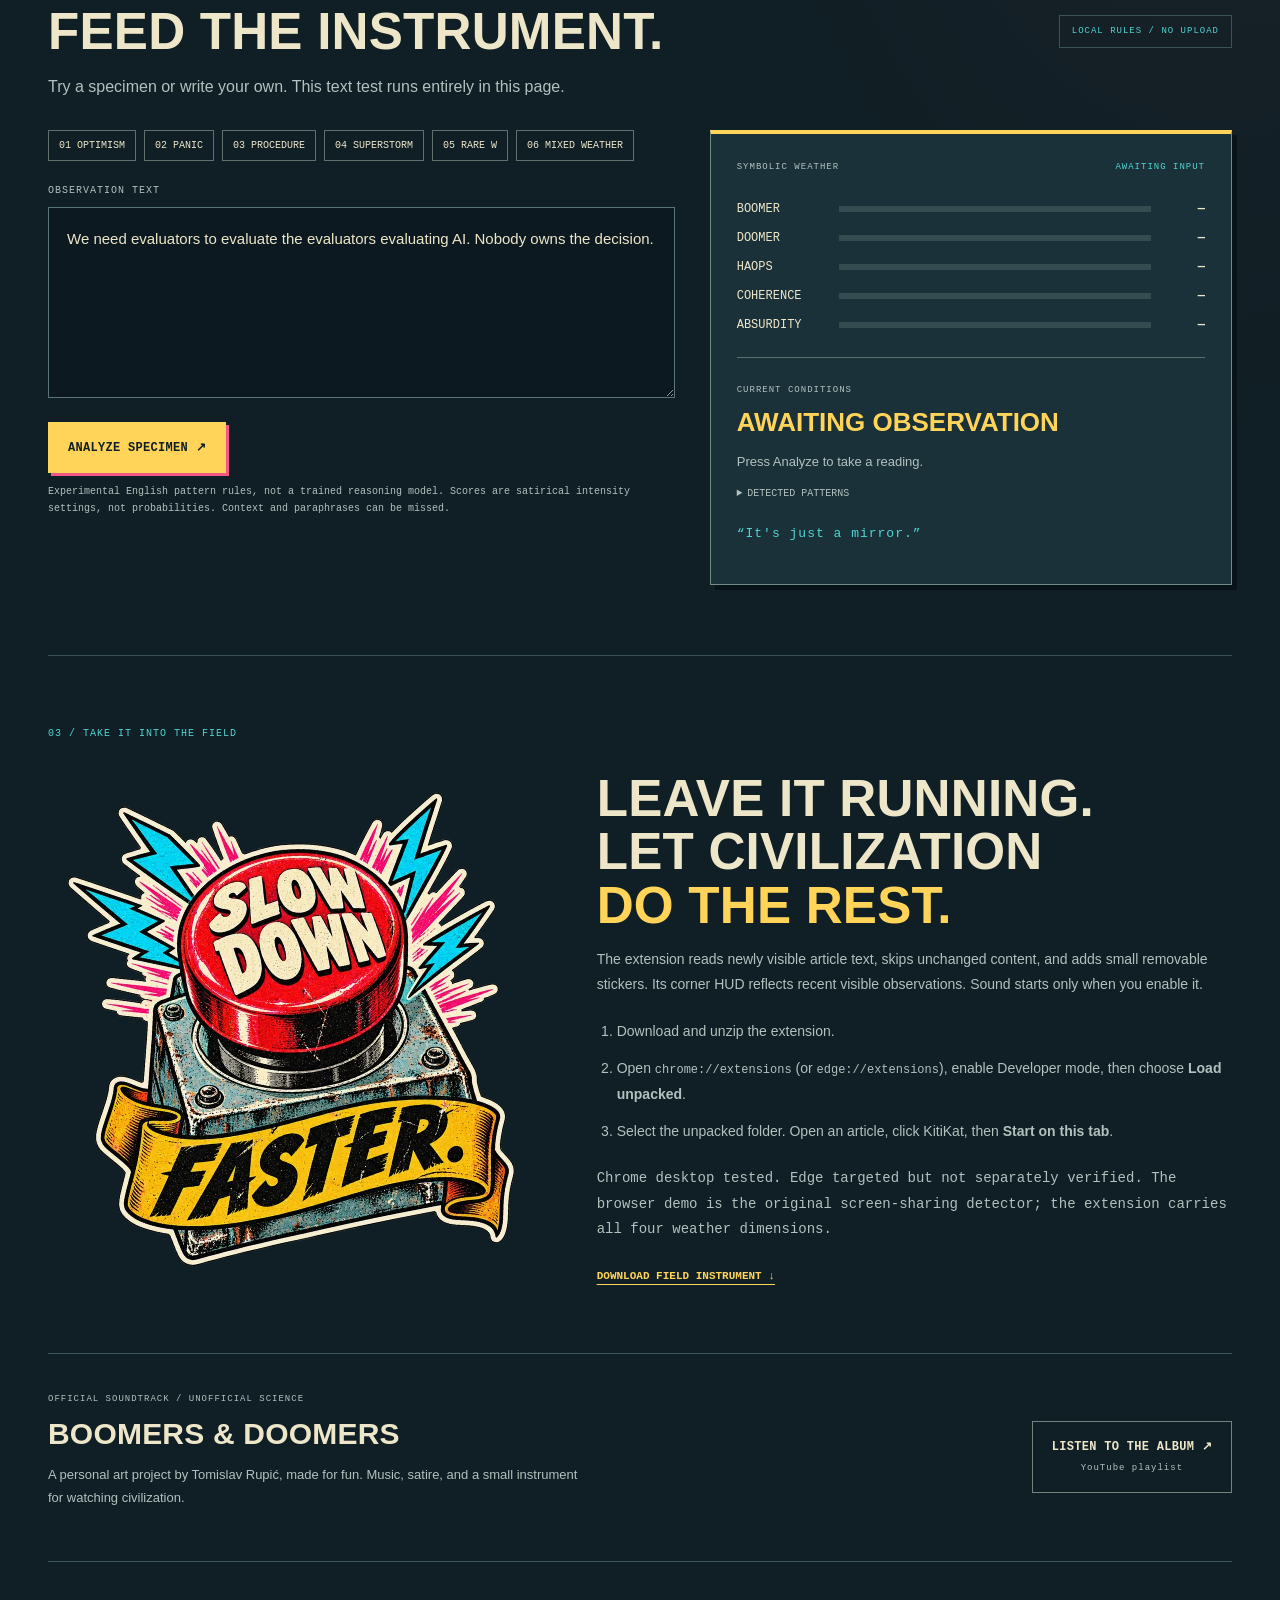
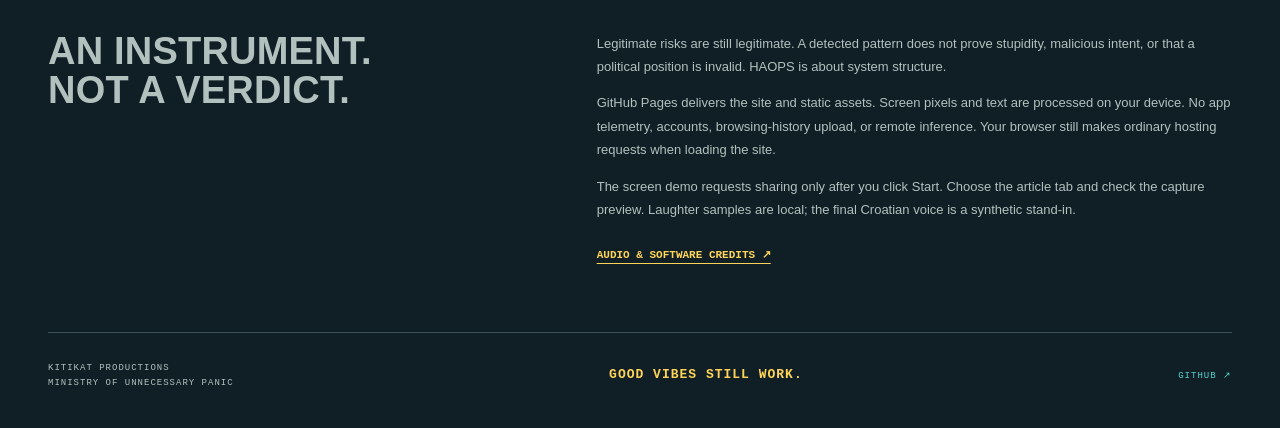
==== commit 7b5102aa: "Add album playlist and personal art project note" ====
--- a/index.html
+++ b/index.html
@@ -6,5 +6,6 @@
 <section class="briefing"><div class="section-label">01 / INSTRUMENT BRIEFING</div><div class="briefing-title"><h2>Four signals.<br>All can be wrong<br><span>at the same time.</span></h2><p>We measure patterns in rhetoric and systems. A label describes the content—not the person who posted it.</p></div><div class="dimensions"><article class="dimension blue"><span class="channel">CHANNEL 01</span><h3>BOOMER</h3><p class="slogan">JUST BUILD IT™</p><p>When capability becomes wisdom and technology is expected to solve everything automatically.</p></article><article class="dimension red"><span class="channel">CHANNEL 02</span><h3>DOOMER</h3><p class="slogan">EVERYBODY PANIC™</p><p>When uncertainty becomes catastrophic certainty and fear starts doing the work of evidence.</p></article><article class="dimension yellow"><span class="channel">CHANNEL 03</span><h3>HAOPS</h3><p class="slogan">NOBODY PLANNED THIS</p><p>Individually understandable decisions. A collectively ridiculous system. Sometimes there is no mastermind.</p></article><article class="dimension green"><span class="channel">CHANNEL 04</span><h3>COHERENCE</h3><p class="slogan">GOOD SHIT™</p><p>Evidence changes a mind. Opposing groups solve something together. Useful tools preserve human choice. Applause where it is earned.</p></article></div></section>
 <section class="field-test" id="field-test"><div class="section-label">02 / LIVE CALIBRATION DESK</div><div class="test-heading"><h2>Feed the instrument.</h2><span class="chip">LOCAL RULES / NO UPLOAD</span></div><p>Try a specimen or write your own. This text test runs entirely in this page.</p><div class="test-layout"><div class="input-panel"><div class="specimens"><button data-example="boomer">01 OPTIMISM</button><button data-example="doomer">02 PANIC</button><button data-example="haops">03 PROCEDURE</button><button data-example="triple">04 SUPERSTORM</button><button data-example="coherence">05 RARE W</button><button data-example="mixed">06 MIXED WEATHER</button></div><label for="specimen">OBSERVATION TEXT</label><textarea id="specimen" maxlength="8000" rows="6">We need evaluators to evaluate the evaluators evaluating AI. Nobody owns the decision.</textarea><button class="button primary" id="analyze">ANALYZE SPECIMEN ↗</button><p class="caption">Experimental English pattern rules, not a trained reasoning model. Scores are satirical intensity settings, not probabilities. Context and paraphrases can be missed.</p></div><aside class="instrument" aria-label="Symbolic weather results"><div class="instrument-top"><span>SYMBOLIC WEATHER</span><span id="observation-state">AWAITING INPUT</span></div><div id="scores"></div><small>CURRENT CONDITIONS</small><h3 id="conditions">AWAITING OBSERVATION</h3><p id="reason">Press Analyze to take a reading.</p><details><summary>DETECTED PATTERNS</summary><ul id="patterns"></ul></details><p class="kitikat-line" id="quip">“It's just a mirror.”</p></aside></div></section>
 <section class="deployment"><div class="section-label">03 / TAKE IT INTO THE FIELD</div><div class="deployment-grid"><img loading="lazy" src="images/slow-down-faster.webp" width="380" height="380" alt="KitiKat says: Slow down. Faster."><div><h2>Leave it running.<br>Let civilization<br><span>do the rest.</span></h2><p>The extension reads newly visible article text, skips unchanged content, and adds small removable stickers. Its corner HUD reflects recent visible observations. Sound starts only when you enable it.</p><ol><li>Download and unzip the extension.</li><li>Open <code>chrome://extensions</code> (or <code>edge://extensions</code>), enable Developer mode, then choose <b>Load unpacked</b>.</li><li>Select the unpacked folder. Open an article, click KitiKat, then <b>Start on this tab</b>.</li></ol><p class="caption">Chrome desktop tested. Edge targeted but not separately verified. The browser demo is the original screen-sharing detector; the extension carries all four weather dimensions.</p><a class="text-link" href="downloads/KITIKAT-Symbolic-Weather.zip" download>DOWNLOAD FIELD INSTRUMENT ↓</a></div></div></section>
+<section class="album-note" aria-label="About the art project"><div><span class="section-label">OFFICIAL SOUNDTRACK / UNOFFICIAL SCIENCE</span><h2>Boomers &amp; Doomers</h2><p>A personal art project by Tomislav Rupić, made for fun. Music, satire, and a small instrument for watching civilization.</p></div><a class="button secondary" href="https://www.youtube.com/playlist?list=PLHWIHMcV12K4" target="_blank" rel="noopener noreferrer">LISTEN TO THE ALBUM ↗<small>YouTube playlist</small></a></section>
 <section class="fine-print"><h2>An instrument.<br>Not a verdict.</h2><div><p>Legitimate risks are still legitimate. A detected pattern does not prove stupidity, malicious intent, or that a political position is invalid. HAOPS is about system structure.</p><p>GitHub Pages delivers the site and static assets. Screen pixels and text are processed on your device. No app telemetry, accounts, browsing-history upload, or remote inference. Your browser still makes ordinary hosting requests when loading the site.</p><p>The screen demo requests sharing only after you click Start. Choose the article tab and check the capture preview. Laughter samples are local; the final Croatian voice is a synthetic stand-in.</p><a class="text-link" href="credits.html">AUDIO & SOFTWARE CREDITS ↗</a></div></section>
 <footer><span>KITIKAT PRODUCTIONS<br>MINISTRY OF UNNECESSARY PANIC</span><strong>GOOD VIBES STILL WORK.</strong><a href="https://github.com/tomislavrupic/kitikat-symbolic-weather">GITHUB ↗</a></footer></main><script type="module" src="landing.js"></script></body></html>
--- a/landing.css
+++ b/landing.css
@@ -1,3 +1,5 @@
 :root{--ink:#101f25;--panel:#172b32;--line:#3b5358;--cream:#eee6c9;--muted:#b2c1be;--cyan:#4fd5d3;--yellow:#ffd458;--pink:#f35787;color-scheme:dark;font-family:Arial,Helvetica,sans-serif;background:var(--ink);color:var(--cream)}*{box-sizing:border-box}body{margin:0;background:radial-gradient(ellipse at 95% 0,#55283b55,transparent 40%)}a{color:inherit}button,textarea{font:inherit}button,a{touch-action:manipulation}button:focus-visible,a:focus-visible,summary:focus-visible,textarea:focus-visible{outline:3px solid var(--cyan);outline-offset:5px}.masthead,main{max-width:1240px;margin:auto}.masthead{display:flex;align-items:center;gap:30px;padding:30px 28px;border-bottom:1px solid var(--line)}.wordmark{text-decoration:none;font:16px ui-monospace,monospace;white-space:nowrap;color:var(--cyan)}.wordmark b{color:var(--cream);margin-left:12px}.department,.nav-link,.eyebrow,.caption,.section-label,.channel,.chip,small,label,.instrument-top,.kitikat-line,footer,.art-coordinate{font:11px/1.6 ui-monospace,SFMono-Regular,Consolas,monospace;letter-spacing:1px}.department{flex:1;color:var(--muted)}.nav-link{text-decoration:none;color:var(--yellow)}main{padding:0 28px}.hero{display:grid;grid-template-columns:1.15fr 1fr;align-items:center;min-height:650px;padding:65px 0 55px;gap:20px}.eyebrow{color:var(--muted);font-size:10px}.live-dot{display:inline-block;width:7px;height:7px;background:var(--cyan);margin-right:8px;box-shadow:0 0 12px #4fd5d355}h1,h2,h3{font-family:Impact,'Arial Narrow',Arial,sans-serif;font-weight:900;text-transform:uppercase;margin:0}h1{font-size:clamp(64px,6.5vw,96px);letter-spacing:-1px;line-height:.97;margin:27px 0}h1 em{font-style:normal;color:var(--yellow);text-shadow:4px 4px var(--pink)}.intro{font-size:23px;line-height:1.4;margin-bottom:13px}.description{font-size:15px;color:var(--muted);line-height:1.8}.cta-row{display:flex;gap:12px;flex-wrap:wrap;margin:28px 0 18px}.button{display:inline-flex;align-items:center;justify-content:center;padding:17px 19px;border:1px solid var(--line);border-radius:0;font:bold 12px ui-monospace,monospace;letter-spacing:.3px;text-decoration:none;cursor:pointer;min-height:48px;transition:transform .15s,box-shadow .15s}.primary{background:var(--yellow);color:var(--ink);box-shadow:3px 3px var(--pink);border-color:var(--yellow)}.secondary{background:transparent;color:var(--cream);border-color:#728480}.button:hover{transform:translateY(-2px);box-shadow:4px 5px var(--pink)}.caption{font-size:10px;color:var(--muted);letter-spacing:0;line-height:1.7}.hero-art{position:relative;display:grid;place-items:center;min-width:0}.hero-art img{width:100%;height:auto;position:relative;filter:drop-shadow(0 20px 30px #0007);transform:rotate(3deg)}.radar{position:absolute;width:90%;aspect-ratio:1;border-radius:50%;border:1px solid #5b7e743f;background:repeating-radial-gradient(circle,transparent 0,transparent 68px,#50746d33 69px,transparent 70px)}.radar:after,.radar:before{content:'';position:absolute;background:#50746d33}.radar:before{width:1px;height:110%;left:50%;top:-5%}.radar:after{width:110%;height:1px;top:50%;left:-5%}.stamp{position:absolute;right:0;bottom:60px;border:3px double var(--pink);padding:8px 15px;color:var(--pink);font:bold 18px/1.2 ui-monospace,monospace;transform:rotate(-12deg);background:#101f25dd}.art-coordinate{color:#7b9d97;font-size:9px;position:absolute;bottom:0}.ticker{display:flex;justify-content:space-between;gap:12px;flex-wrap:wrap;border-block:1px solid var(--line);padding:19px 0;color:var(--cyan);font:10px ui-monospace,monospace;letter-spacing:1px}.ticker span:before{content:'✦';margin-right:10px;color:var(--yellow)}section.briefing,section.field-test,section.deployment,section.fine-print{padding:70px 0}.section-label{color:var(--cyan);font-size:10px;margin-bottom:30px}h2{font-size:clamp(35px,4vw,55px);line-height:1.05;letter-spacing:.2px}h2 span{color:var(--yellow)}.briefing-title{display:flex;justify-content:space-between;gap:50px;align-items:end;margin-bottom:38px}.briefing-title p{max-width:340px;color:var(--muted);line-height:1.8;font-size:15px}.dimensions{display:grid;grid-template-columns:repeat(3,1fr);gap:16px}.dimension{background:var(--panel);border:1px solid var(--line);border-top:3px solid var(--signal);padding:26px}.blue{--signal:#6bc2e8}.red{--signal:#f48798}.yellow{--signal:#edcc71}.channel{color:var(--muted);font-size:9px}.dimension h3{font-size:35px;margin:18px 0 4px;color:var(--signal)}.slogan{font:bold 11px ui-monospace,monospace;letter-spacing:.3px}.dimension p:last-child{font-size:14px;line-height:1.8;color:var(--muted)}.field-test{border-block:1px solid var(--line)}.test-heading{display:flex;align-items:center;justify-content:space-between;gap:20px}.chip{font-size:9px;padding:8px 12px;border:1px solid var(--line);white-space:nowrap;color:var(--cyan)}.field-test>p{color:var(--muted);line-height:1.6}.test-layout{display:grid;grid-template-columns:1.2fr 1fr;gap:35px;margin-top:30px}.specimens{display:flex;gap:8px;flex-wrap:wrap;margin-bottom:22px}.specimens button{cursor:pointer;padding:9px 10px;border:1px solid #60716e;color:var(--cream);background:none;font:10px ui-monospace,monospace}.specimens button:hover{border-color:var(--cyan);color:var(--cyan)}label{display:block;font-size:10px;color:var(--muted);margin-bottom:8px}textarea{resize:vertical;width:100%;padding:18px;background:#0c1920;border:1px solid #5b7476;color:var(--cream);font:15px/1.7 Arial,sans-serif;min-height:170px;max-height:400px;margin-bottom:20px}.instrument{padding:26px;background:#1b3139;border:1px solid #718b85;border-top:4px solid var(--yellow);box-shadow:5px 5px #071219;min-width:0}.instrument-top{display:flex;justify-content:space-between;gap:10px;font-size:9px;color:var(--muted);margin-bottom:28px}#observation-state{color:var(--cyan)}.reading{display:grid;grid-template-columns:90px 1fr 42px;gap:12px;align-items:center;font:12px ui-monospace,monospace;margin:15px 0}.reading b{text-align:right}.meter{background:#344b50;height:6px}.meter i{display:block;background:var(--signal);height:100%;width:0;transition:width .35s}.boomer{--signal:#6bc2e8}.doomer{--signal:#f48798}.haops{--signal:#edcc71}.absurdity{--signal:#c3a4db}.instrument small{display:block;border-top:1px solid #59726d;padding-top:25px;margin-top:25px;color:var(--muted);font-size:9px}.instrument h3{font-size:26px;color:var(--yellow);line-height:1.15;margin:10px 0}.instrument>p{font-size:13px;line-height:1.65;color:var(--muted)}.instrument details{font:10px/1.8 ui-monospace,monospace;color:var(--muted)}summary{cursor:pointer}#patterns{padding-left:18px}.instrument .kitikat-line{margin-top:20px;color:var(--cyan)}.deployment-grid{display:grid;grid-template-columns:1fr 1.3fr;align-items:center;gap:60px}.deployment-grid img{width:100%;height:auto;transform:rotate(-5deg)}.deployment-grid p,.deployment-grid li{font-size:14px;line-height:1.8;color:var(--muted)}ol{padding-left:20px}li{padding:6px 0}code{font-size:12px}.text-link{display:inline-block;color:var(--yellow);font:bold 11px ui-monospace,monospace;text-underline-offset:5px;margin-top:14px}.fine-print{display:grid;grid-template-columns:1fr 1.3fr;gap:60px;border-top:1px solid var(--line)}.fine-print h2{font-size:38px;color:var(--muted)}.fine-print p{font-size:13px;line-height:1.8;color:var(--muted);margin-top:0}footer{border-top:1px solid var(--line);padding:28px 0 40px;display:flex;justify-content:space-between;align-items:center;gap:20px;font-size:9px;color:var(--muted)}footer strong{font-size:13px;color:var(--yellow)}footer a{text-decoration:none;color:var(--cyan)}@media(max-width:850px){.hero{grid-template-columns:1fr;padding-top:40px;gap:10px}.hero-art{max-width:440px;margin:auto;grid-row:2;}.hero-art img{max-width:400px}.hero-copy{max-width:650px}h1{font-size:75px}.department{display:none}.masthead{justify-content:space-between}.dimensions{gap:10px}.dimension{padding:18px}.test-layout{grid-template-columns:1fr}.deployment-grid,.fine-print{gap:30px;grid-template-columns:1fr 1.2fr}.briefing-title{gap:20px}}@media(max-width:580px){main{padding:0 20px}.masthead{padding:22px 20px}h1{font-size:62px}.hero{padding-top:28px}.intro{font-size:20px}.description{font-size:14px}.hero-art{max-width:300px}.stamp{font-size:14px;bottom:40px}.cta-row .button{width:100%}.ticker{font-size:9px;display:grid;grid-template-columns:1fr 1fr;line-height:1.6}.briefing-title{display:block}.dimensions,.deployment-grid,.fine-print{grid-template-columns:1fr}.deployment-grid img{max-width:260px;margin:auto}.test-heading{display:block}.chip{display:inline-block;margin-top:15px}.instrument{padding:20px}.instrument-top{font-size:8px}.reading{grid-template-columns:85px 1fr 38px;gap:8px}.field-test>p{font-size:14px}section.briefing,section.field-test,section.deployment,section.fine-print{padding:45px 0}.section-label{margin-bottom:24px}footer{flex-wrap:wrap}footer strong{order:3;width:100%;margin-top:12px}.hero-art .art-coordinate{font-size:8px}}@media(prefers-reduced-motion:reduce){*{transition:none!important;scroll-behavior:auto!important}}
 
 .green,.coherence{--signal:#86d5a0}.dimensions{grid-template-columns:repeat(4,1fr)}@media(max-width:850px){.dimensions{grid-template-columns:repeat(2,1fr)}}@media(max-width:580px){.dimensions{grid-template-columns:1fr}}
+
+.album-note{display:flex;align-items:center;justify-content:space-between;gap:32px;padding:38px 0;border-top:1px solid var(--line)}.album-note .section-label{display:block;margin-bottom:12px;font-size:9px;color:var(--muted)}.album-note h2{font-size:30px}.album-note p{max-width:540px;color:var(--muted);font-size:13px;line-height:1.8}.album-note .button{flex-shrink:0;flex-direction:column;gap:7px}.album-note small{font-size:9px;color:var(--muted);text-transform:none}@media(max-width:580px){.album-note{align-items:flex-start;flex-direction:column;gap:12px}}
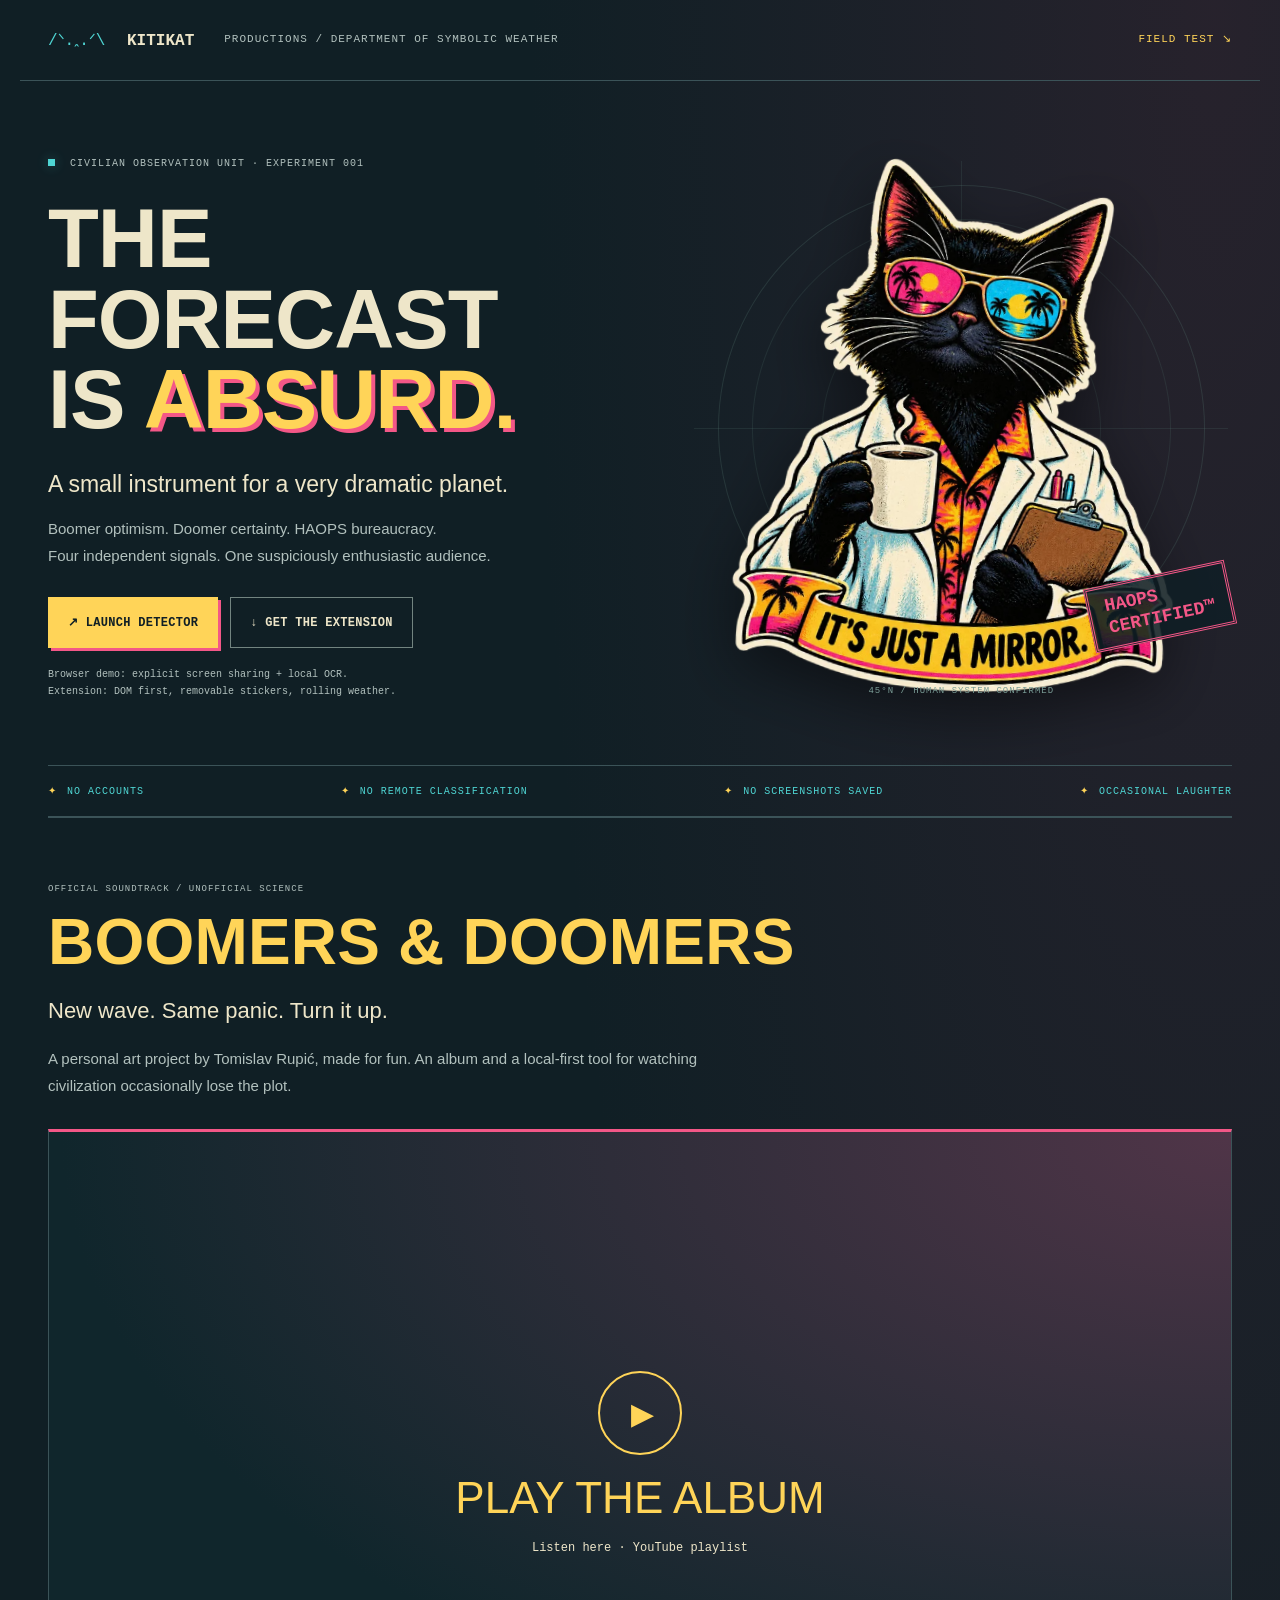
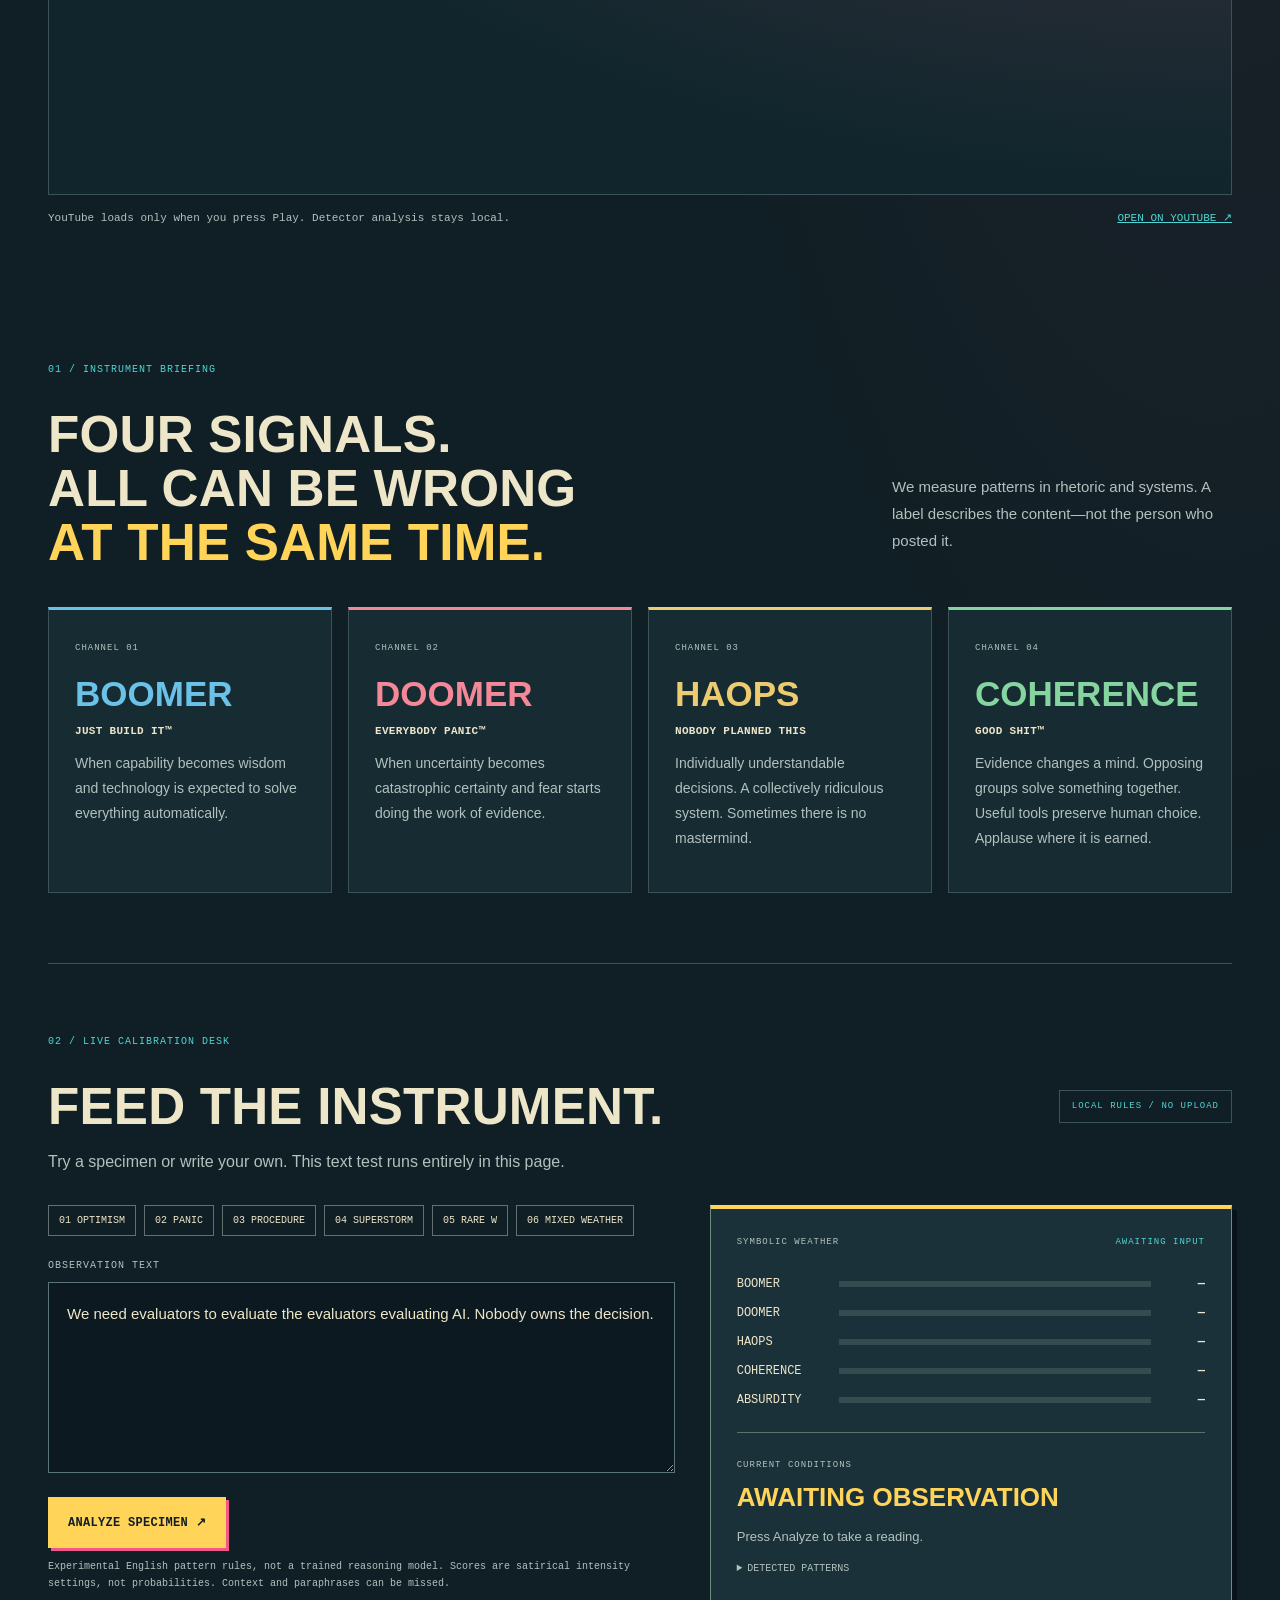
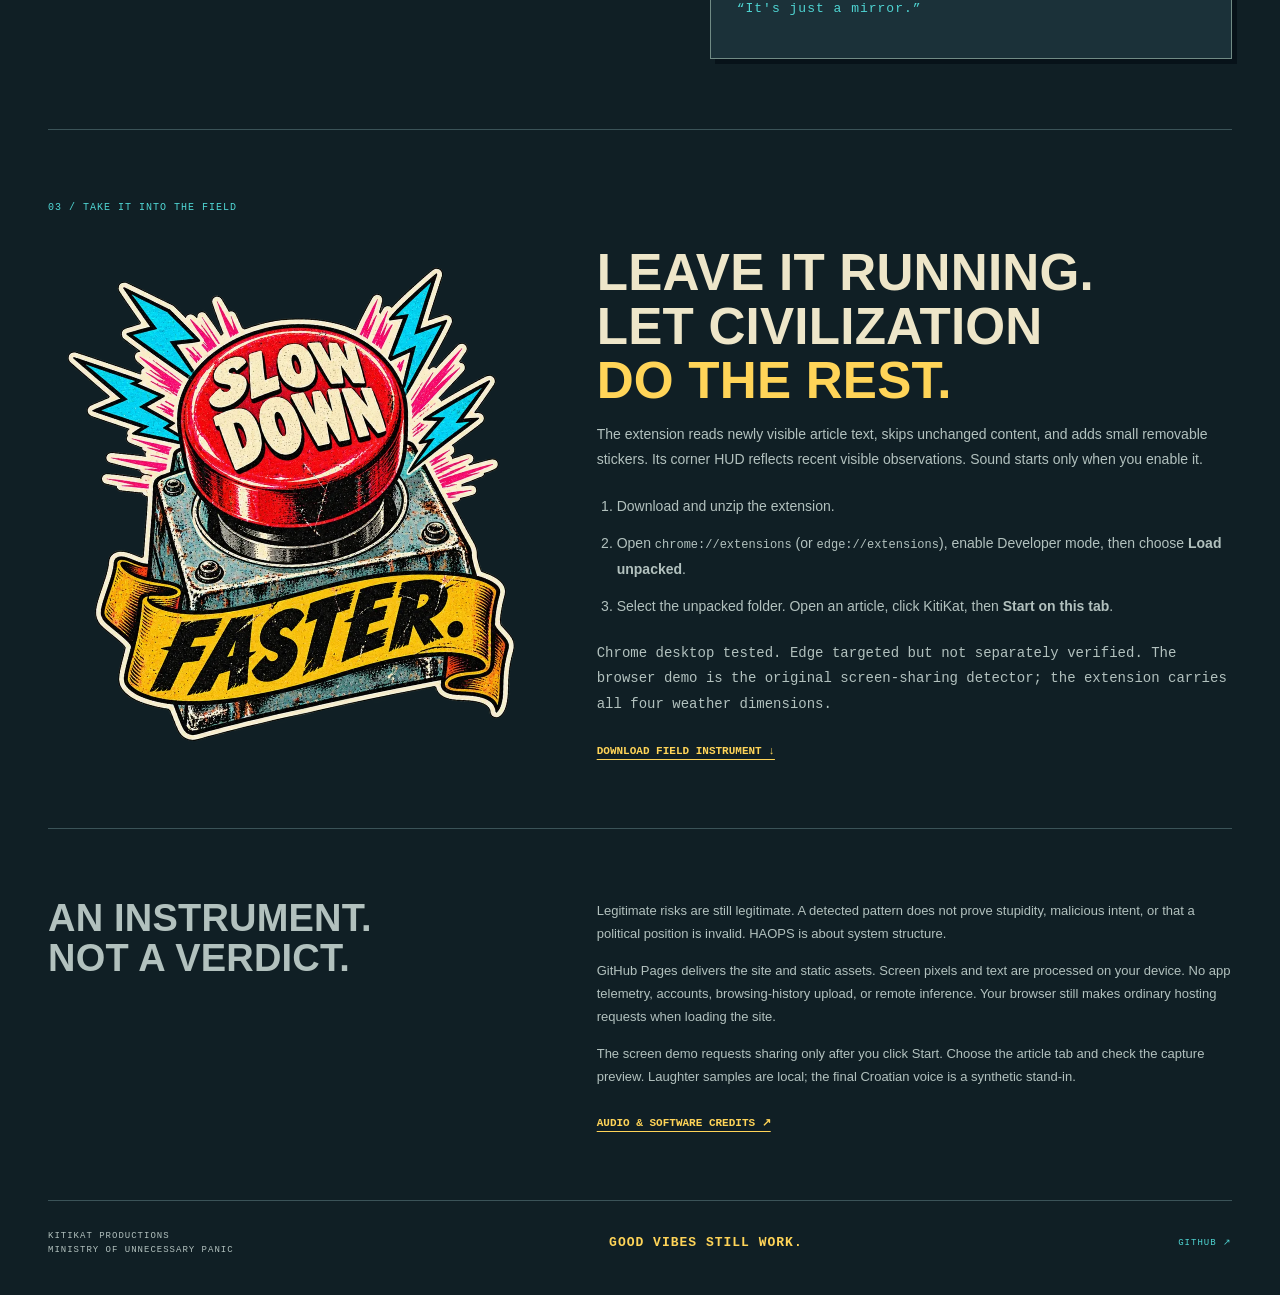
==== commit f4881098: "Feature album and click-to-load player after hero" ====
--- a/index.html
+++ b/index.html
@@ -1,11 +1,12 @@
 <!doctype html>
-<html lang="en"><head><meta charset="utf-8"><meta name="viewport" content="width=device-width, initial-scale=1"><meta name="description" content="KitiKat observes rhetoric and systemic absurdity, reports the symbolic weather, and occasionally plays a laugh track. Local analysis. No accounts."><meta http-equiv="Content-Security-Policy" content="default-src 'self'; script-src 'self'; style-src 'self' 'unsafe-inline'; img-src 'self' data:; connect-src 'none'; media-src 'self'; object-src 'none'; base-uri 'self'; form-action 'none'"><title>KITIKAT — Symbolic Weather Monitor</title><link rel="icon" href="favicon.svg"><link rel="stylesheet" href="landing.css"></head>
+<html lang="en"><head><meta charset="utf-8"><meta name="viewport" content="width=device-width, initial-scale=1"><meta name="description" content="KitiKat observes rhetoric and systemic absurdity, reports the symbolic weather, and occasionally plays a laugh track. Local analysis. No accounts."><meta http-equiv="Content-Security-Policy" content="default-src 'self'; script-src 'self'; style-src 'self' 'unsafe-inline'; img-src 'self' data:; connect-src 'none'; frame-src https://www.youtube-nocookie.com; media-src 'self'; object-src 'none'; base-uri 'self'; form-action 'none'"><title>KITIKAT — Symbolic Weather Monitor</title><link rel="icon" href="favicon.svg"><link rel="stylesheet" href="landing.css"></head>
 <body><header class="masthead"><a href="./" class="wordmark">/ᐠ.ꞈ.ᐟ\ <b>KITIKAT</b></a><span class="department">PRODUCTIONS / DEPARTMENT OF SYMBOLIC WEATHER</span><a class="nav-link" href="#field-test">FIELD TEST ↘</a></header>
 <main><section class="hero"><div class="hero-copy"><p class="eyebrow"><span class="live-dot"></span> CIVILIAN OBSERVATION UNIT · EXPERIMENT 001</p><h1>THE FORECAST<br>IS <em>ABSURD.</em></h1><p class="intro">A small instrument for a very dramatic planet.</p><p class="description">Boomer optimism. Doomer certainty. HAOPS bureaucracy.<br>Four independent signals. One suspiciously enthusiastic audience.</p><div class="cta-row"><a class="button primary" href="app/">↗ LAUNCH DETECTOR</a><a class="button secondary" href="downloads/KITIKAT-Symbolic-Weather.zip" download>↓ GET THE EXTENSION</a></div><p class="caption">Browser demo: explicit screen sharing + local OCR.<br>Extension: DOM first, removable stickers, rolling weather.</p></div><div class="hero-art"><div class="radar" aria-hidden="true"><span></span></div><img src="images/kitikat-mirror.webp" width="620" height="620" alt="KitiKat in a lab coat: It's just a mirror."><div class="stamp">HAOPS<br>CERTIFIED™</div><span class="art-coordinate">45°N / HUMAN SYSTEM CONFIRMED</span></div></section>
 <div class="ticker"><span>NO ACCOUNTS</span><span>NO REMOTE CLASSIFICATION</span><span>NO SCREENSHOTS SAVED</span><span>OCCASIONAL LAUGHTER</span></div>
+<section class="album-note" aria-label="Album and art project" id="album"><div class="album-heading"><span class="section-label">OFFICIAL SOUNDTRACK / UNOFFICIAL SCIENCE</span><h2>BOOMERS &amp; DOOMERS</h2><p class="album-intro">New wave. Same panic. Turn it up.</p><p>A personal art project by Tomislav Rupić, made for fun. An album and a local-first tool for watching civilization occasionally lose the plot.</p></div><div class="album-player" id="album-player"><button class="album-play" id="play-album" type="button"><span class="play-disc" aria-hidden="true">▶</span><strong>PLAY THE ALBUM</strong><span>Listen here · YouTube playlist</span></button></div><div class="album-caption"><span id="album-player-status">YouTube loads only when you press Play. Detector analysis stays local.</span><a href="https://www.youtube.com/playlist?list=PLHWIHMcV12K4" target="_blank" rel="noopener noreferrer">OPEN ON YOUTUBE ↗</a></div></section>
 <section class="briefing"><div class="section-label">01 / INSTRUMENT BRIEFING</div><div class="briefing-title"><h2>Four signals.<br>All can be wrong<br><span>at the same time.</span></h2><p>We measure patterns in rhetoric and systems. A label describes the content—not the person who posted it.</p></div><div class="dimensions"><article class="dimension blue"><span class="channel">CHANNEL 01</span><h3>BOOMER</h3><p class="slogan">JUST BUILD IT™</p><p>When capability becomes wisdom and technology is expected to solve everything automatically.</p></article><article class="dimension red"><span class="channel">CHANNEL 02</span><h3>DOOMER</h3><p class="slogan">EVERYBODY PANIC™</p><p>When uncertainty becomes catastrophic certainty and fear starts doing the work of evidence.</p></article><article class="dimension yellow"><span class="channel">CHANNEL 03</span><h3>HAOPS</h3><p class="slogan">NOBODY PLANNED THIS</p><p>Individually understandable decisions. A collectively ridiculous system. Sometimes there is no mastermind.</p></article><article class="dimension green"><span class="channel">CHANNEL 04</span><h3>COHERENCE</h3><p class="slogan">GOOD SHIT™</p><p>Evidence changes a mind. Opposing groups solve something together. Useful tools preserve human choice. Applause where it is earned.</p></article></div></section>
 <section class="field-test" id="field-test"><div class="section-label">02 / LIVE CALIBRATION DESK</div><div class="test-heading"><h2>Feed the instrument.</h2><span class="chip">LOCAL RULES / NO UPLOAD</span></div><p>Try a specimen or write your own. This text test runs entirely in this page.</p><div class="test-layout"><div class="input-panel"><div class="specimens"><button data-example="boomer">01 OPTIMISM</button><button data-example="doomer">02 PANIC</button><button data-example="haops">03 PROCEDURE</button><button data-example="triple">04 SUPERSTORM</button><button data-example="coherence">05 RARE W</button><button data-example="mixed">06 MIXED WEATHER</button></div><label for="specimen">OBSERVATION TEXT</label><textarea id="specimen" maxlength="8000" rows="6">We need evaluators to evaluate the evaluators evaluating AI. Nobody owns the decision.</textarea><button class="button primary" id="analyze">ANALYZE SPECIMEN ↗</button><p class="caption">Experimental English pattern rules, not a trained reasoning model. Scores are satirical intensity settings, not probabilities. Context and paraphrases can be missed.</p></div><aside class="instrument" aria-label="Symbolic weather results"><div class="instrument-top"><span>SYMBOLIC WEATHER</span><span id="observation-state">AWAITING INPUT</span></div><div id="scores"></div><small>CURRENT CONDITIONS</small><h3 id="conditions">AWAITING OBSERVATION</h3><p id="reason">Press Analyze to take a reading.</p><details><summary>DETECTED PATTERNS</summary><ul id="patterns"></ul></details><p class="kitikat-line" id="quip">“It's just a mirror.”</p></aside></div></section>
 <section class="deployment"><div class="section-label">03 / TAKE IT INTO THE FIELD</div><div class="deployment-grid"><img loading="lazy" src="images/slow-down-faster.webp" width="380" height="380" alt="KitiKat says: Slow down. Faster."><div><h2>Leave it running.<br>Let civilization<br><span>do the rest.</span></h2><p>The extension reads newly visible article text, skips unchanged content, and adds small removable stickers. Its corner HUD reflects recent visible observations. Sound starts only when you enable it.</p><ol><li>Download and unzip the extension.</li><li>Open <code>chrome://extensions</code> (or <code>edge://extensions</code>), enable Developer mode, then choose <b>Load unpacked</b>.</li><li>Select the unpacked folder. Open an article, click KitiKat, then <b>Start on this tab</b>.</li></ol><p class="caption">Chrome desktop tested. Edge targeted but not separately verified. The browser demo is the original screen-sharing detector; the extension carries all four weather dimensions.</p><a class="text-link" href="downloads/KITIKAT-Symbolic-Weather.zip" download>DOWNLOAD FIELD INSTRUMENT ↓</a></div></div></section>
-<section class="album-note" aria-label="About the art project"><div><span class="section-label">OFFICIAL SOUNDTRACK / UNOFFICIAL SCIENCE</span><h2>Boomers &amp; Doomers</h2><p>A personal art project by Tomislav Rupić, made for fun. Music, satire, and a small instrument for watching civilization.</p></div><a class="button secondary" href="https://www.youtube.com/playlist?list=PLHWIHMcV12K4" target="_blank" rel="noopener noreferrer">LISTEN TO THE ALBUM ↗<small>YouTube playlist</small></a></section>
+
 <section class="fine-print"><h2>An instrument.<br>Not a verdict.</h2><div><p>Legitimate risks are still legitimate. A detected pattern does not prove stupidity, malicious intent, or that a political position is invalid. HAOPS is about system structure.</p><p>GitHub Pages delivers the site and static assets. Screen pixels and text are processed on your device. No app telemetry, accounts, browsing-history upload, or remote inference. Your browser still makes ordinary hosting requests when loading the site.</p><p>The screen demo requests sharing only after you click Start. Choose the article tab and check the capture preview. Laughter samples are local; the final Croatian voice is a synthetic stand-in.</p><a class="text-link" href="credits.html">AUDIO & SOFTWARE CREDITS ↗</a></div></section>
 <footer><span>KITIKAT PRODUCTIONS<br>MINISTRY OF UNNECESSARY PANIC</span><strong>GOOD VIBES STILL WORK.</strong><a href="https://github.com/tomislavrupic/kitikat-symbolic-weather">GITHUB ↗</a></footer></main><script type="module" src="landing.js"></script></body></html>
--- a/landing.css
+++ b/landing.css
@@ -3,3 +3,5 @@
 .green,.coherence{--signal:#86d5a0}.dimensions{grid-template-columns:repeat(4,1fr)}@media(max-width:850px){.dimensions{grid-template-columns:repeat(2,1fr)}}@media(max-width:580px){.dimensions{grid-template-columns:1fr}}
 
 .album-note{display:flex;align-items:center;justify-content:space-between;gap:32px;padding:38px 0;border-top:1px solid var(--line)}.album-note .section-label{display:block;margin-bottom:12px;font-size:9px;color:var(--muted)}.album-note h2{font-size:30px}.album-note p{max-width:540px;color:var(--muted);font-size:13px;line-height:1.8}.album-note .button{flex-shrink:0;flex-direction:column;gap:7px}.album-note small{font-size:9px;color:var(--muted);text-transform:none}@media(max-width:580px){.album-note{align-items:flex-start;flex-direction:column;gap:12px}}
+
+.album-note{display:block;padding:64px 0}.album-heading{max-width:850px;margin-bottom:30px}.album-note h2{font-size:clamp(36px,5vw,68px);line-height:1.05;color:var(--yellow)}.album-note .album-intro{font-size:22px;color:var(--cream);margin:15px 0}.album-note p{max-width:720px;font-size:15px}.album-player{width:100%;aspect-ratio:16/9;background:radial-gradient(ellipse at top right,#503548,#10262c 70%);border:1px solid var(--line);border-top:3px solid var(--pink);overflow:hidden}.album-play{display:flex;flex-direction:column;align-items:center;justify-content:center;gap:18px;width:100%;height:100%;border:0;background:transparent;color:var(--cream);cursor:pointer}.play-disc{display:grid;place-items:center;width:84px;height:84px;border:2px solid var(--yellow);border-radius:50%;color:var(--yellow);font-size:30px;padding-left:5px}.album-play strong{font:clamp(24px,4vw,44px) Impact,'Arial Narrow',sans-serif;color:var(--yellow)}.album-play>span:last-child{font:12px ui-monospace,monospace}.album-player iframe{display:block;width:100%;height:100%;border:0}.album-caption{display:flex;justify-content:space-between;gap:18px;margin-top:14px;font:11px/1.7 ui-monospace,monospace;color:var(--muted)}.album-caption a{color:var(--cyan);white-space:nowrap}@media(max-width:580px){.album-caption{flex-direction:column}.album-play{gap:10px}.play-disc{width:48px;height:48px;font-size:20px}.album-note{padding:42px 0}}
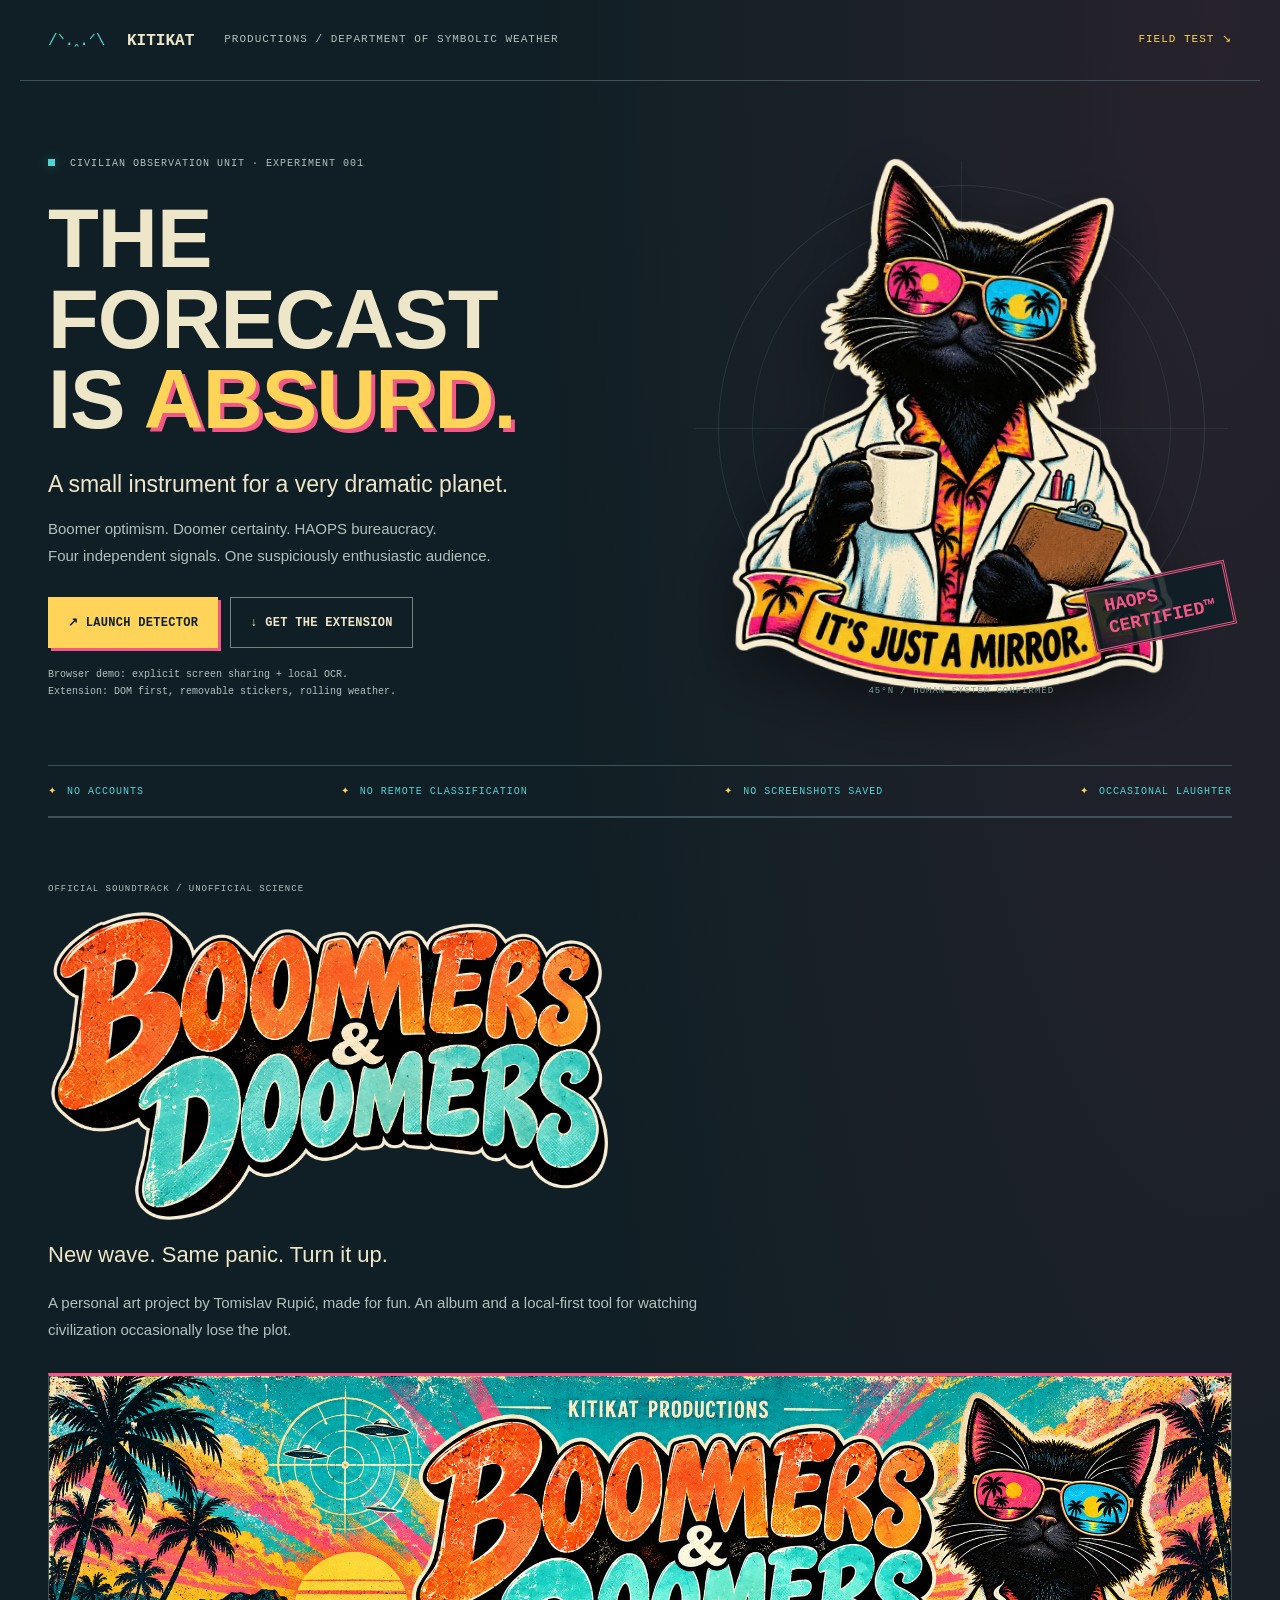
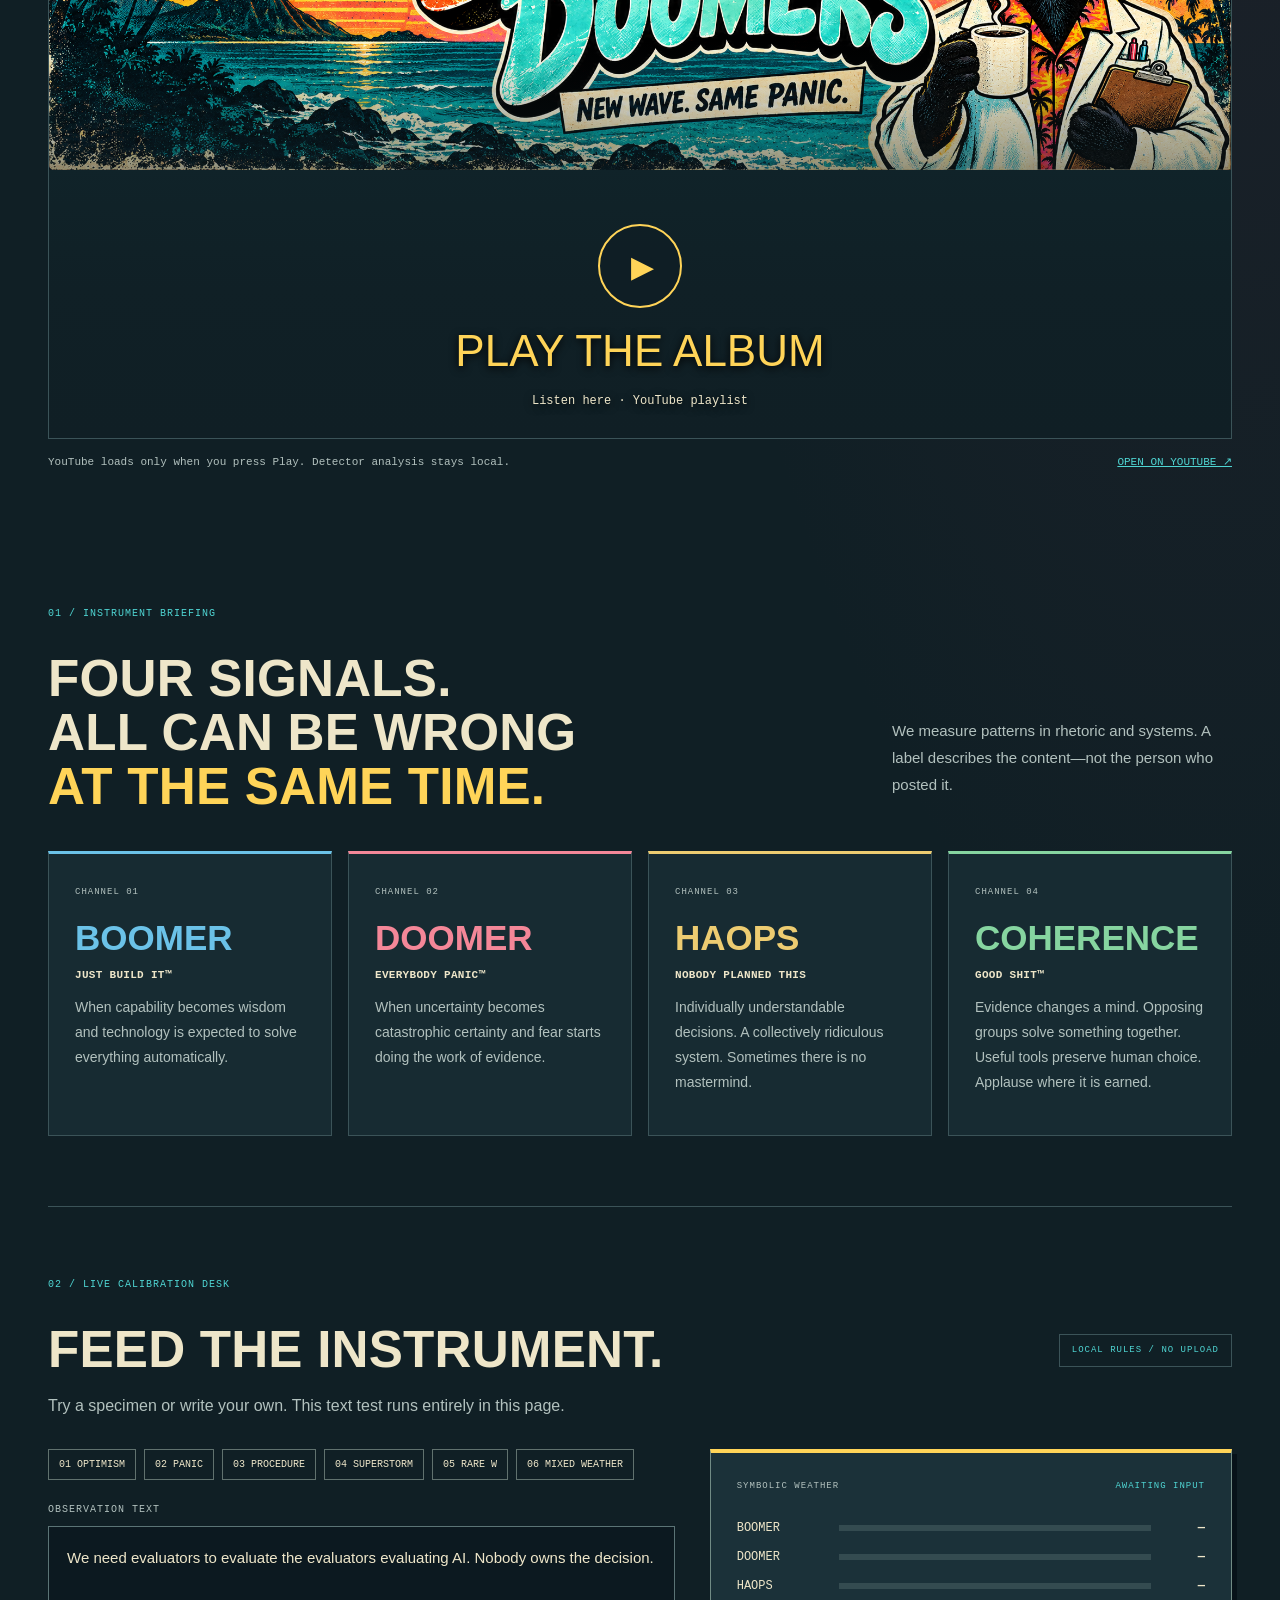
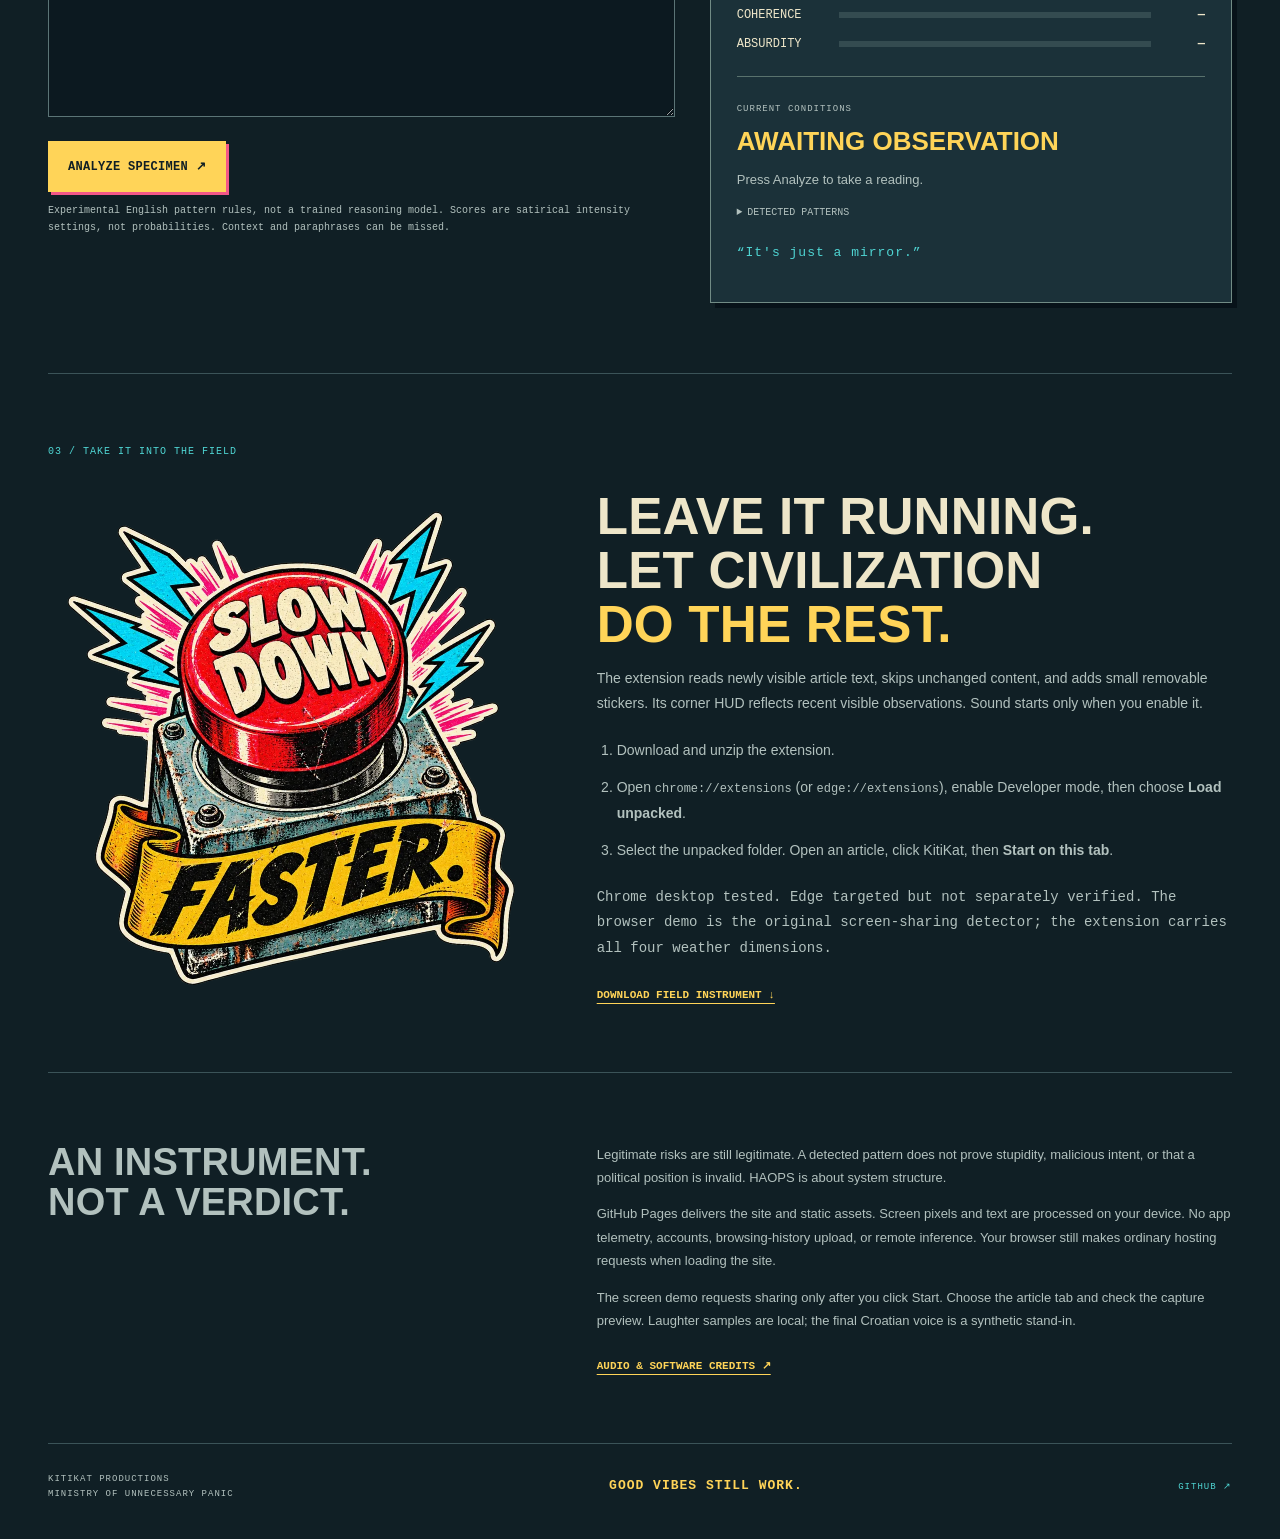
==== commit ed0e79b1: "Use title sticker and album artwork on player cover" ====
--- a/index.html
+++ b/index.html
@@ -3,7 +3,7 @@
 <body><header class="masthead"><a href="./" class="wordmark">/ᐠ.ꞈ.ᐟ\ <b>KITIKAT</b></a><span class="department">PRODUCTIONS / DEPARTMENT OF SYMBOLIC WEATHER</span><a class="nav-link" href="#field-test">FIELD TEST ↘</a></header>
 <main><section class="hero"><div class="hero-copy"><p class="eyebrow"><span class="live-dot"></span> CIVILIAN OBSERVATION UNIT · EXPERIMENT 001</p><h1>THE FORECAST<br>IS <em>ABSURD.</em></h1><p class="intro">A small instrument for a very dramatic planet.</p><p class="description">Boomer optimism. Doomer certainty. HAOPS bureaucracy.<br>Four independent signals. One suspiciously enthusiastic audience.</p><div class="cta-row"><a class="button primary" href="app/">↗ LAUNCH DETECTOR</a><a class="button secondary" href="downloads/KITIKAT-Symbolic-Weather.zip" download>↓ GET THE EXTENSION</a></div><p class="caption">Browser demo: explicit screen sharing + local OCR.<br>Extension: DOM first, removable stickers, rolling weather.</p></div><div class="hero-art"><div class="radar" aria-hidden="true"><span></span></div><img src="images/kitikat-mirror.webp" width="620" height="620" alt="KitiKat in a lab coat: It's just a mirror."><div class="stamp">HAOPS<br>CERTIFIED™</div><span class="art-coordinate">45°N / HUMAN SYSTEM CONFIRMED</span></div></section>
 <div class="ticker"><span>NO ACCOUNTS</span><span>NO REMOTE CLASSIFICATION</span><span>NO SCREENSHOTS SAVED</span><span>OCCASIONAL LAUGHTER</span></div>
-<section class="album-note" aria-label="Album and art project" id="album"><div class="album-heading"><span class="section-label">OFFICIAL SOUNDTRACK / UNOFFICIAL SCIENCE</span><h2>BOOMERS &amp; DOOMERS</h2><p class="album-intro">New wave. Same panic. Turn it up.</p><p>A personal art project by Tomislav Rupić, made for fun. An album and a local-first tool for watching civilization occasionally lose the plot.</p></div><div class="album-player" id="album-player"><button class="album-play" id="play-album" type="button"><span class="play-disc" aria-hidden="true">▶</span><strong>PLAY THE ALBUM</strong><span>Listen here · YouTube playlist</span></button></div><div class="album-caption"><span id="album-player-status">YouTube loads only when you press Play. Detector analysis stays local.</span><a href="https://www.youtube.com/playlist?list=PLHWIHMcV12K4" target="_blank" rel="noopener noreferrer">OPEN ON YOUTUBE ↗</a></div></section>
+<section class="album-note" aria-label="Album and art project" id="album"><div class="album-heading"><span class="section-label">OFFICIAL SOUNDTRACK / UNOFFICIAL SCIENCE</span><h2 class="album-title"><img src="stickers/boomers-doomers-title.png" width="1683" height="935" alt="Boomers &amp; Doomers" loading="lazy"></h2><p class="album-intro">New wave. Same panic. Turn it up.</p><p>A personal art project by Tomislav Rupić, made for fun. An album and a local-first tool for watching civilization occasionally lose the plot.</p></div><div class="album-player" id="album-player"><button class="album-play" id="play-album" type="button"><img class="album-cover" src="images/album-cover.png" width="2172" height="724" alt="" loading="lazy"><span class="play-disc" aria-hidden="true">▶</span><strong>PLAY THE ALBUM</strong><span>Listen here · YouTube playlist</span></button></div><div class="album-caption"><span id="album-player-status">YouTube loads only when you press Play. Detector analysis stays local.</span><a href="https://www.youtube.com/playlist?list=PLHWIHMcV12K4" target="_blank" rel="noopener noreferrer">OPEN ON YOUTUBE ↗</a></div></section>
 <section class="briefing"><div class="section-label">01 / INSTRUMENT BRIEFING</div><div class="briefing-title"><h2>Four signals.<br>All can be wrong<br><span>at the same time.</span></h2><p>We measure patterns in rhetoric and systems. A label describes the content—not the person who posted it.</p></div><div class="dimensions"><article class="dimension blue"><span class="channel">CHANNEL 01</span><h3>BOOMER</h3><p class="slogan">JUST BUILD IT™</p><p>When capability becomes wisdom and technology is expected to solve everything automatically.</p></article><article class="dimension red"><span class="channel">CHANNEL 02</span><h3>DOOMER</h3><p class="slogan">EVERYBODY PANIC™</p><p>When uncertainty becomes catastrophic certainty and fear starts doing the work of evidence.</p></article><article class="dimension yellow"><span class="channel">CHANNEL 03</span><h3>HAOPS</h3><p class="slogan">NOBODY PLANNED THIS</p><p>Individually understandable decisions. A collectively ridiculous system. Sometimes there is no mastermind.</p></article><article class="dimension green"><span class="channel">CHANNEL 04</span><h3>COHERENCE</h3><p class="slogan">GOOD SHIT™</p><p>Evidence changes a mind. Opposing groups solve something together. Useful tools preserve human choice. Applause where it is earned.</p></article></div></section>
 <section class="field-test" id="field-test"><div class="section-label">02 / LIVE CALIBRATION DESK</div><div class="test-heading"><h2>Feed the instrument.</h2><span class="chip">LOCAL RULES / NO UPLOAD</span></div><p>Try a specimen or write your own. This text test runs entirely in this page.</p><div class="test-layout"><div class="input-panel"><div class="specimens"><button data-example="boomer">01 OPTIMISM</button><button data-example="doomer">02 PANIC</button><button data-example="haops">03 PROCEDURE</button><button data-example="triple">04 SUPERSTORM</button><button data-example="coherence">05 RARE W</button><button data-example="mixed">06 MIXED WEATHER</button></div><label for="specimen">OBSERVATION TEXT</label><textarea id="specimen" maxlength="8000" rows="6">We need evaluators to evaluate the evaluators evaluating AI. Nobody owns the decision.</textarea><button class="button primary" id="analyze">ANALYZE SPECIMEN ↗</button><p class="caption">Experimental English pattern rules, not a trained reasoning model. Scores are satirical intensity settings, not probabilities. Context and paraphrases can be missed.</p></div><aside class="instrument" aria-label="Symbolic weather results"><div class="instrument-top"><span>SYMBOLIC WEATHER</span><span id="observation-state">AWAITING INPUT</span></div><div id="scores"></div><small>CURRENT CONDITIONS</small><h3 id="conditions">AWAITING OBSERVATION</h3><p id="reason">Press Analyze to take a reading.</p><details><summary>DETECTED PATTERNS</summary><ul id="patterns"></ul></details><p class="kitikat-line" id="quip">“It's just a mirror.”</p></aside></div></section>
 <section class="deployment"><div class="section-label">03 / TAKE IT INTO THE FIELD</div><div class="deployment-grid"><img loading="lazy" src="images/slow-down-faster.webp" width="380" height="380" alt="KitiKat says: Slow down. Faster."><div><h2>Leave it running.<br>Let civilization<br><span>do the rest.</span></h2><p>The extension reads newly visible article text, skips unchanged content, and adds small removable stickers. Its corner HUD reflects recent visible observations. Sound starts only when you enable it.</p><ol><li>Download and unzip the extension.</li><li>Open <code>chrome://extensions</code> (or <code>edge://extensions</code>), enable Developer mode, then choose <b>Load unpacked</b>.</li><li>Select the unpacked folder. Open an article, click KitiKat, then <b>Start on this tab</b>.</li></ol><p class="caption">Chrome desktop tested. Edge targeted but not separately verified. The browser demo is the original screen-sharing detector; the extension carries all four weather dimensions.</p><a class="text-link" href="downloads/KITIKAT-Symbolic-Weather.zip" download>DOWNLOAD FIELD INSTRUMENT ↓</a></div></div></section>
--- a/landing.css
+++ b/landing.css
@@ -5,3 +5,5 @@
 .album-note{display:flex;align-items:center;justify-content:space-between;gap:32px;padding:38px 0;border-top:1px solid var(--line)}.album-note .section-label{display:block;margin-bottom:12px;font-size:9px;color:var(--muted)}.album-note h2{font-size:30px}.album-note p{max-width:540px;color:var(--muted);font-size:13px;line-height:1.8}.album-note .button{flex-shrink:0;flex-direction:column;gap:7px}.album-note small{font-size:9px;color:var(--muted);text-transform:none}@media(max-width:580px){.album-note{align-items:flex-start;flex-direction:column;gap:12px}}
 
 .album-note{display:block;padding:64px 0}.album-heading{max-width:850px;margin-bottom:30px}.album-note h2{font-size:clamp(36px,5vw,68px);line-height:1.05;color:var(--yellow)}.album-note .album-intro{font-size:22px;color:var(--cream);margin:15px 0}.album-note p{max-width:720px;font-size:15px}.album-player{width:100%;aspect-ratio:16/9;background:radial-gradient(ellipse at top right,#503548,#10262c 70%);border:1px solid var(--line);border-top:3px solid var(--pink);overflow:hidden}.album-play{display:flex;flex-direction:column;align-items:center;justify-content:center;gap:18px;width:100%;height:100%;border:0;background:transparent;color:var(--cream);cursor:pointer}.play-disc{display:grid;place-items:center;width:84px;height:84px;border:2px solid var(--yellow);border-radius:50%;color:var(--yellow);font-size:30px;padding-left:5px}.album-play strong{font:clamp(24px,4vw,44px) Impact,'Arial Narrow',sans-serif;color:var(--yellow)}.album-play>span:last-child{font:12px ui-monospace,monospace}.album-player iframe{display:block;width:100%;height:100%;border:0}.album-caption{display:flex;justify-content:space-between;gap:18px;margin-top:14px;font:11px/1.7 ui-monospace,monospace;color:var(--muted)}.album-caption a{color:var(--cyan);white-space:nowrap}@media(max-width:580px){.album-caption{flex-direction:column}.album-play{gap:10px}.play-disc{width:48px;height:48px;font-size:20px}.album-note{padding:42px 0}}
+
+.album-title img{display:block;width:min(100%,560px);height:auto}.album-play{position:relative;isolation:isolate;overflow:hidden;justify-content:flex-end;padding:30px 20px}.album-cover{position:absolute;inset:0;width:100%;height:100%;object-fit:contain;object-position:center top;z-index:-2;background:#10262c}.album-play:after{content:"";position:absolute;inset:0;z-index:-1;background:linear-gradient(transparent 40%,#101f25dd 78%,#101f25)}.album-play .play-disc{background:#101f25dd}.album-play strong,.album-play>span:last-child{text-shadow:0 2px 8px #000}@media(max-width:580px){.album-play{padding:12px;gap:6px}.album-play strong{font-size:22px}.album-title img{max-width:380px}.album-play:after{background:linear-gradient(transparent 30%,#101f25ee)}}
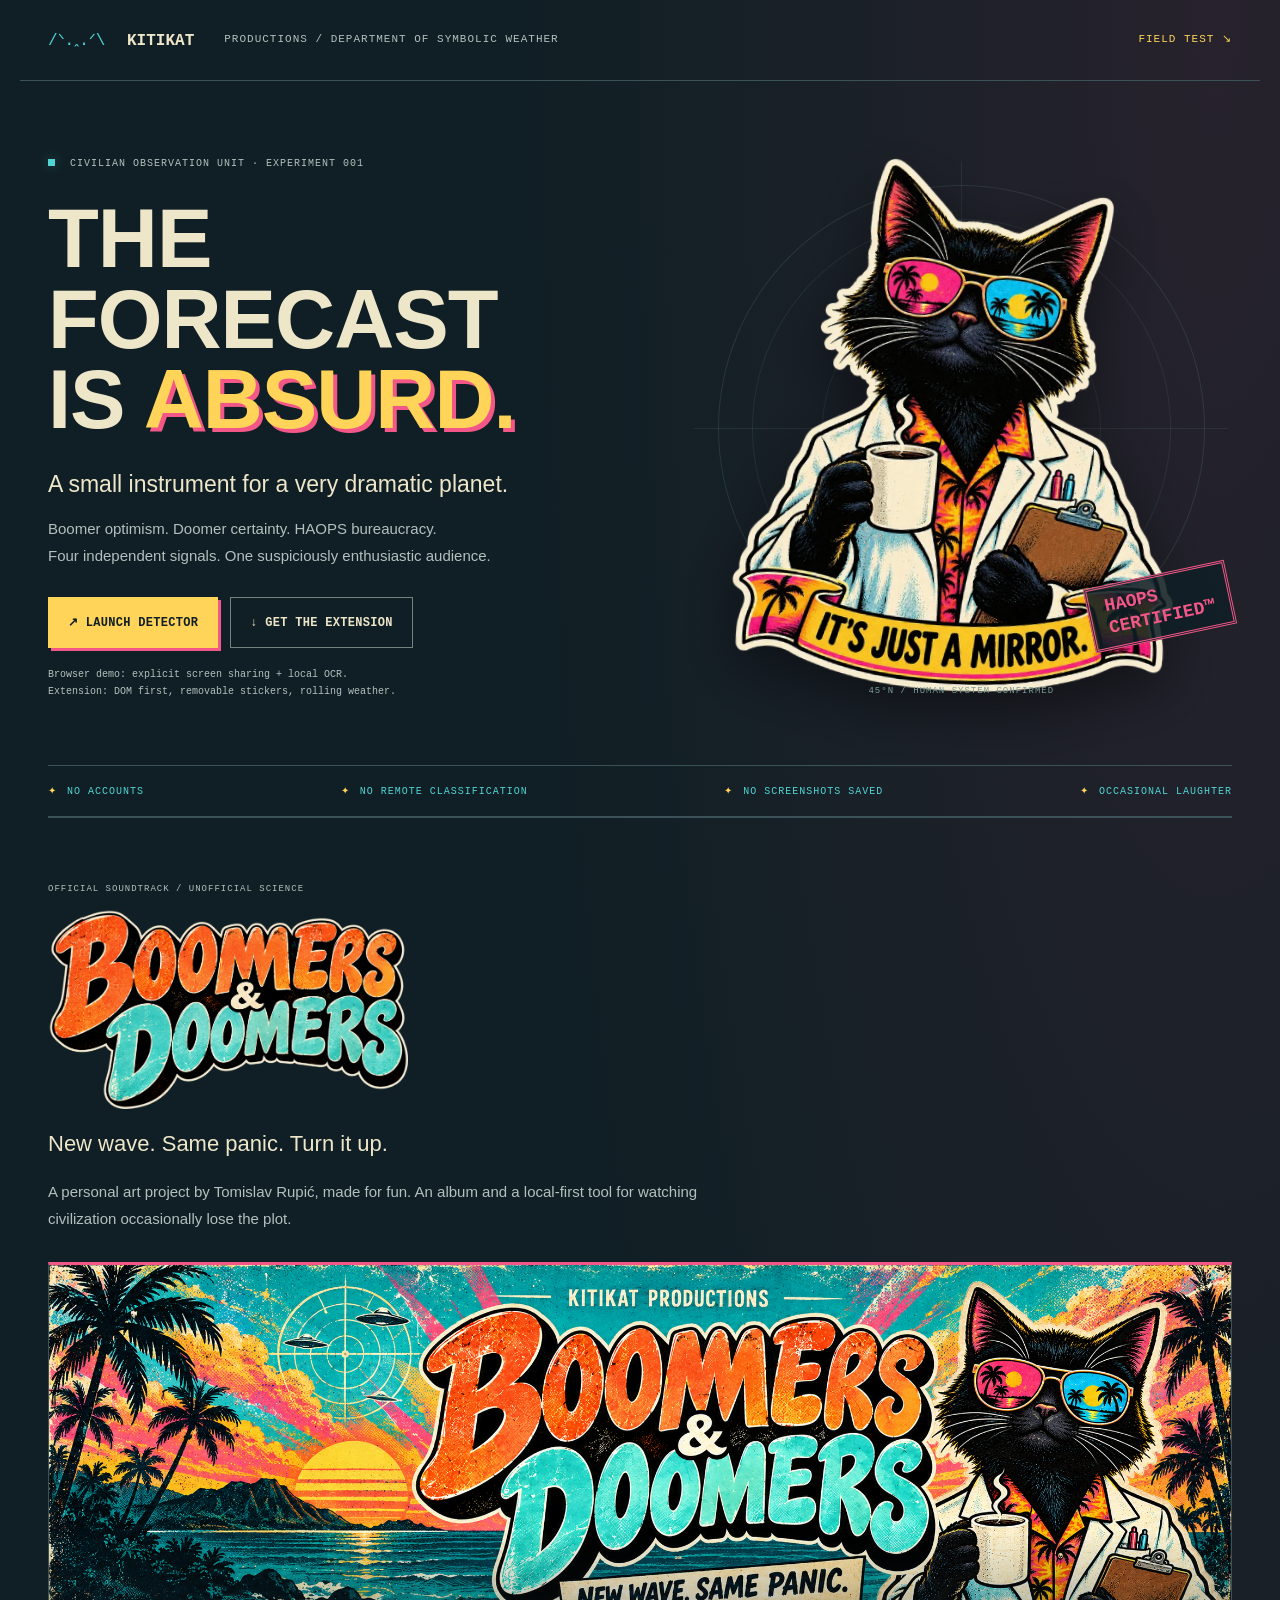
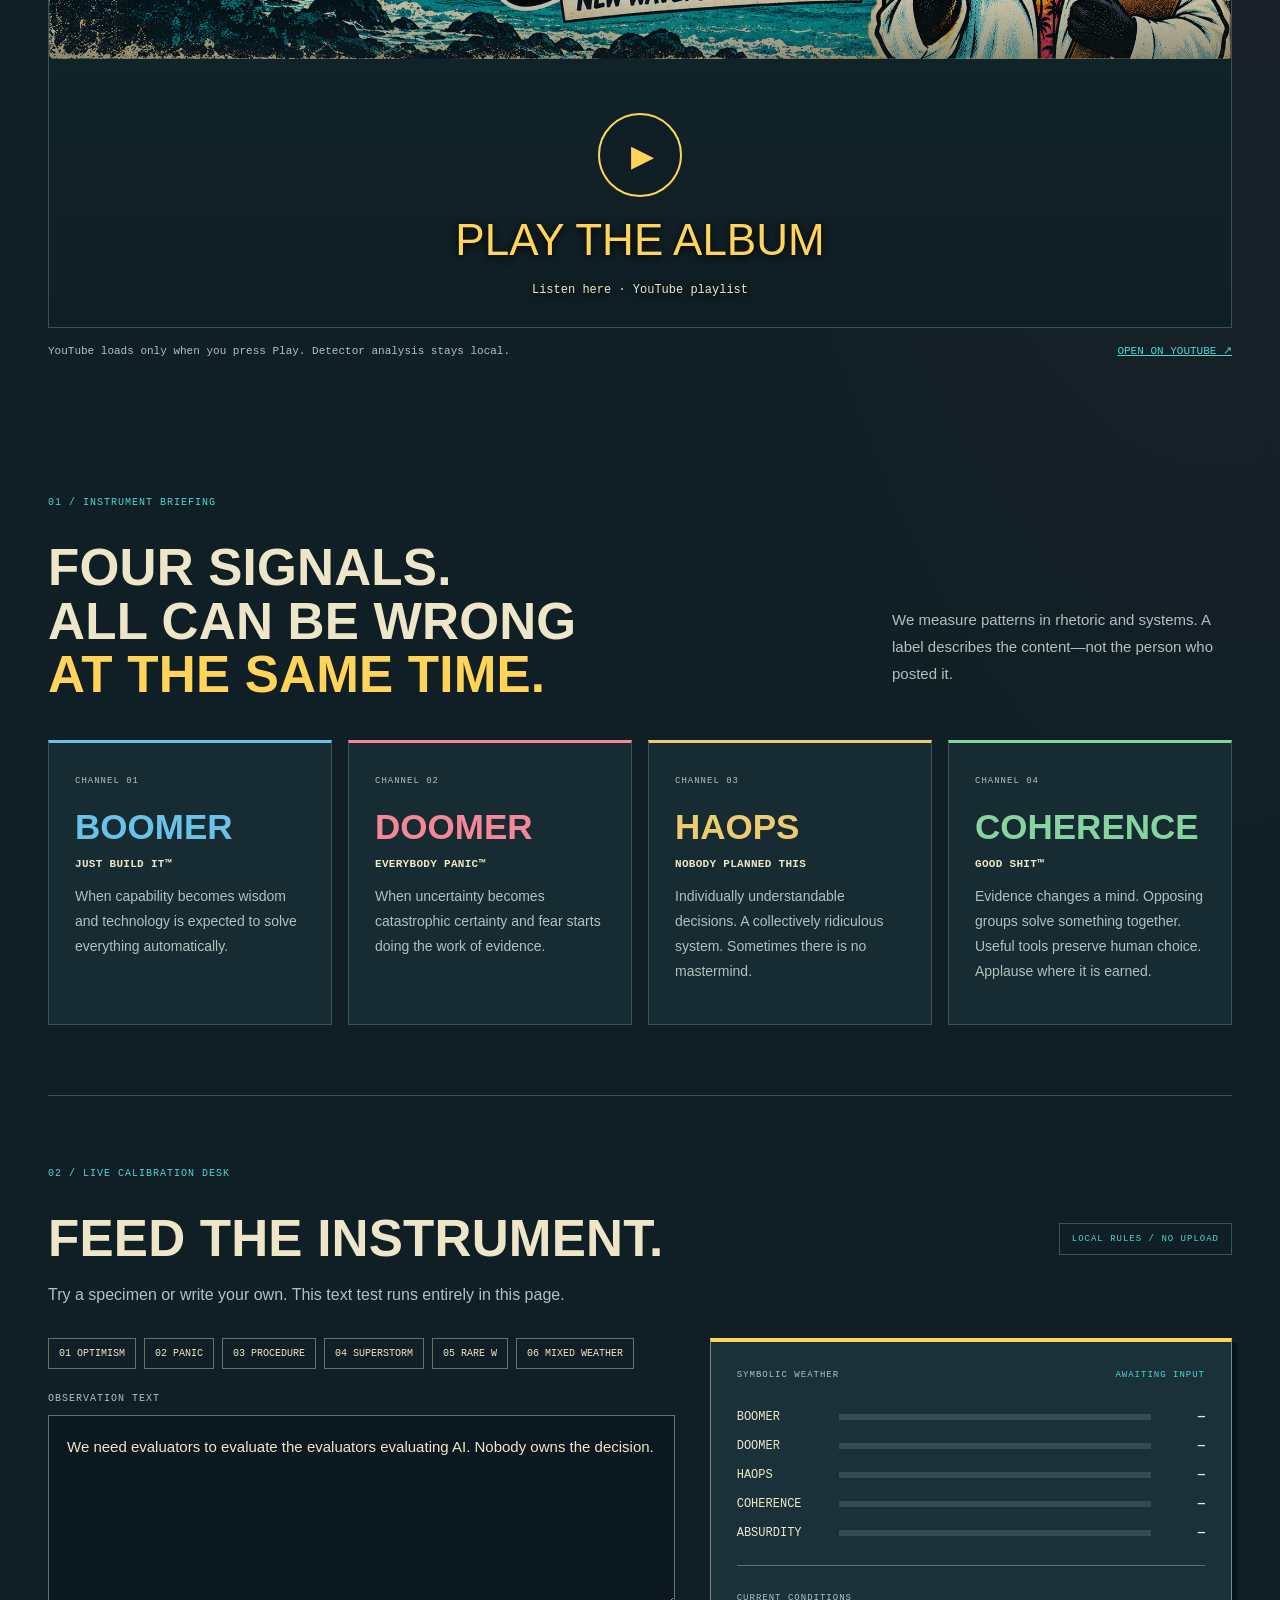
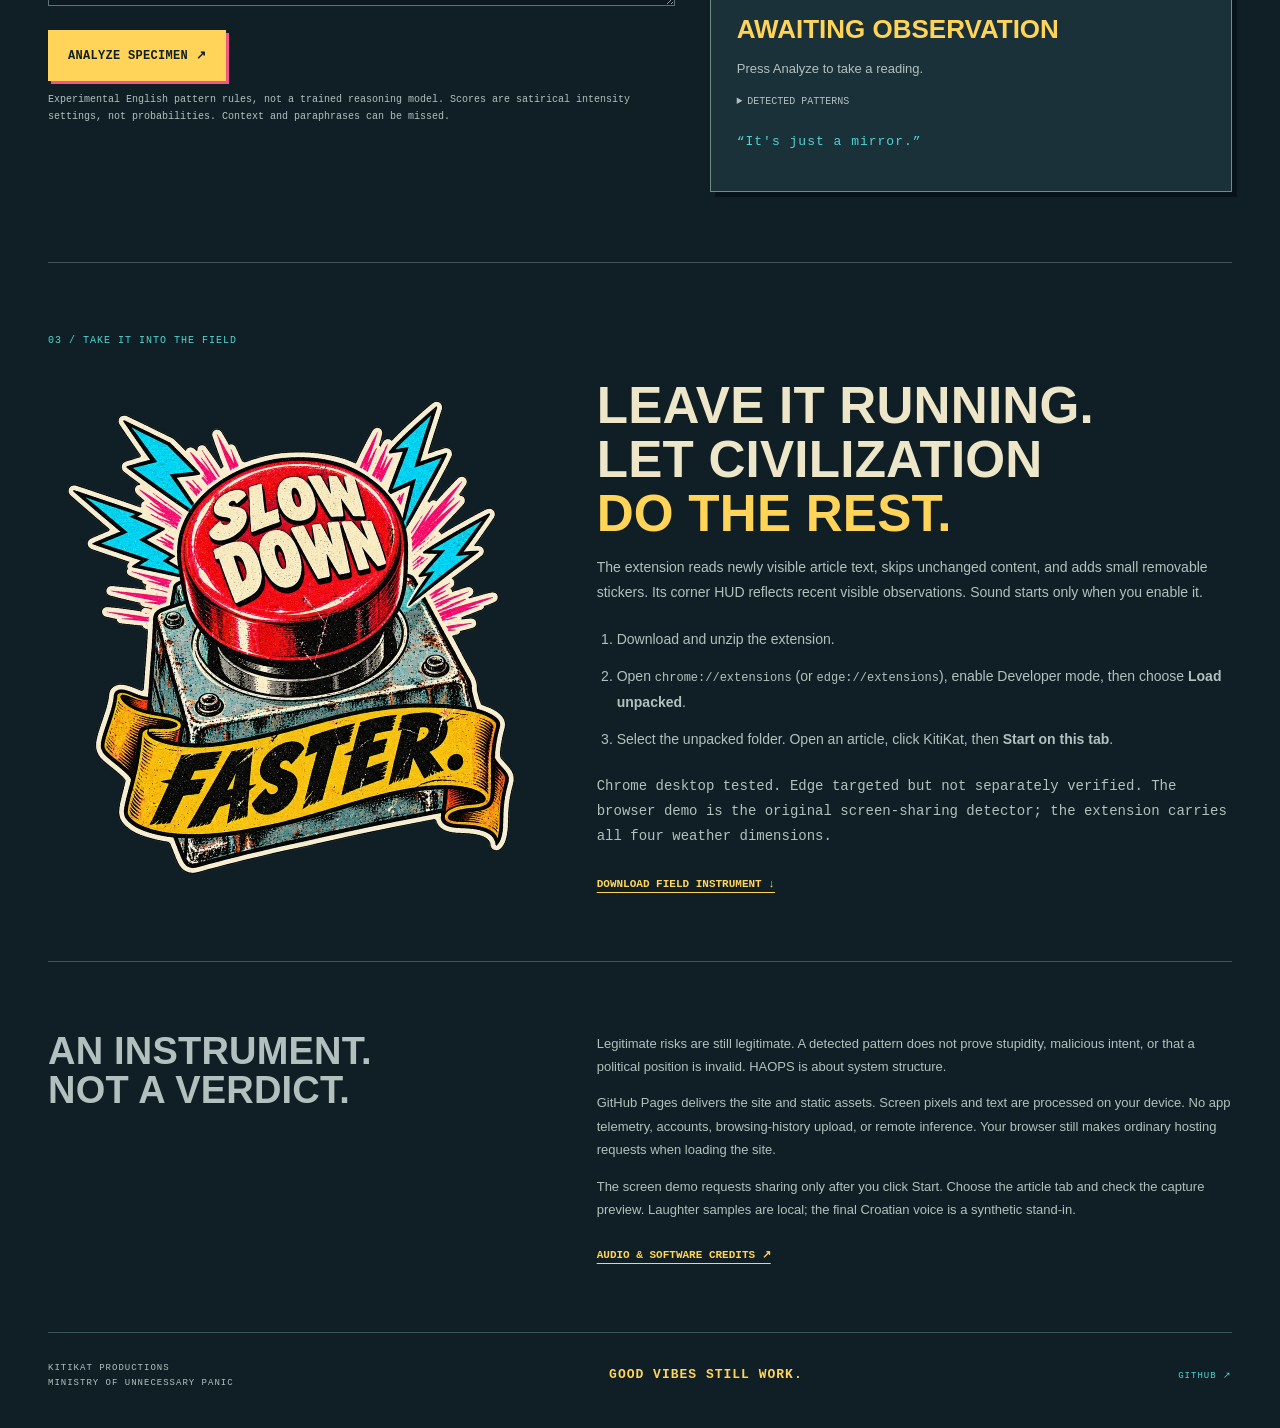
==== commit 0db80be0: "Constrain album title and refresh cached stylesheet" ====
--- a/index.html
+++ b/index.html
@@ -1,9 +1,9 @@
 <!doctype html>
-<html lang="en"><head><meta charset="utf-8"><meta name="viewport" content="width=device-width, initial-scale=1"><meta name="description" content="KitiKat observes rhetoric and systemic absurdity, reports the symbolic weather, and occasionally plays a laugh track. Local analysis. No accounts."><meta http-equiv="Content-Security-Policy" content="default-src 'self'; script-src 'self'; style-src 'self' 'unsafe-inline'; img-src 'self' data:; connect-src 'none'; frame-src https://www.youtube-nocookie.com; media-src 'self'; object-src 'none'; base-uri 'self'; form-action 'none'"><title>KITIKAT — Symbolic Weather Monitor</title><link rel="icon" href="favicon.svg"><link rel="stylesheet" href="landing.css"></head>
+<html lang="en"><head><meta charset="utf-8"><meta name="viewport" content="width=device-width, initial-scale=1"><meta name="description" content="KitiKat observes rhetoric and systemic absurdity, reports the symbolic weather, and occasionally plays a laugh track. Local analysis. No accounts."><meta http-equiv="Content-Security-Policy" content="default-src 'self'; script-src 'self'; style-src 'self' 'unsafe-inline'; img-src 'self' data:; connect-src 'none'; frame-src https://www.youtube-nocookie.com; media-src 'self'; object-src 'none'; base-uri 'self'; form-action 'none'"><title>KITIKAT — Symbolic Weather Monitor</title><link rel="icon" href="favicon.svg"><link rel="stylesheet" href="landing.css?v=album-size-2"></head>
 <body><header class="masthead"><a href="./" class="wordmark">/ᐠ.ꞈ.ᐟ\ <b>KITIKAT</b></a><span class="department">PRODUCTIONS / DEPARTMENT OF SYMBOLIC WEATHER</span><a class="nav-link" href="#field-test">FIELD TEST ↘</a></header>
 <main><section class="hero"><div class="hero-copy"><p class="eyebrow"><span class="live-dot"></span> CIVILIAN OBSERVATION UNIT · EXPERIMENT 001</p><h1>THE FORECAST<br>IS <em>ABSURD.</em></h1><p class="intro">A small instrument for a very dramatic planet.</p><p class="description">Boomer optimism. Doomer certainty. HAOPS bureaucracy.<br>Four independent signals. One suspiciously enthusiastic audience.</p><div class="cta-row"><a class="button primary" href="app/">↗ LAUNCH DETECTOR</a><a class="button secondary" href="downloads/KITIKAT-Symbolic-Weather.zip" download>↓ GET THE EXTENSION</a></div><p class="caption">Browser demo: explicit screen sharing + local OCR.<br>Extension: DOM first, removable stickers, rolling weather.</p></div><div class="hero-art"><div class="radar" aria-hidden="true"><span></span></div><img src="images/kitikat-mirror.webp" width="620" height="620" alt="KitiKat in a lab coat: It's just a mirror."><div class="stamp">HAOPS<br>CERTIFIED™</div><span class="art-coordinate">45°N / HUMAN SYSTEM CONFIRMED</span></div></section>
 <div class="ticker"><span>NO ACCOUNTS</span><span>NO REMOTE CLASSIFICATION</span><span>NO SCREENSHOTS SAVED</span><span>OCCASIONAL LAUGHTER</span></div>
-<section class="album-note" aria-label="Album and art project" id="album"><div class="album-heading"><span class="section-label">OFFICIAL SOUNDTRACK / UNOFFICIAL SCIENCE</span><h2 class="album-title"><img src="stickers/boomers-doomers-title.png" width="1683" height="935" alt="Boomers &amp; Doomers" loading="lazy"></h2><p class="album-intro">New wave. Same panic. Turn it up.</p><p>A personal art project by Tomislav Rupić, made for fun. An album and a local-first tool for watching civilization occasionally lose the plot.</p></div><div class="album-player" id="album-player"><button class="album-play" id="play-album" type="button"><img class="album-cover" src="images/album-cover.png" width="2172" height="724" alt="" loading="lazy"><span class="play-disc" aria-hidden="true">▶</span><strong>PLAY THE ALBUM</strong><span>Listen here · YouTube playlist</span></button></div><div class="album-caption"><span id="album-player-status">YouTube loads only when you press Play. Detector analysis stays local.</span><a href="https://www.youtube.com/playlist?list=PLHWIHMcV12K4" target="_blank" rel="noopener noreferrer">OPEN ON YOUTUBE ↗</a></div></section>
+<section class="album-note" aria-label="Album and art project" id="album"><div class="album-heading"><span class="section-label">OFFICIAL SOUNDTRACK / UNOFFICIAL SCIENCE</span><h2 class="album-title"><img src="stickers/boomers-doomers-title.png" width="360" height="200" style="display:block;width:100%;max-width:360px;height:auto" alt="Boomers &amp; Doomers" loading="lazy"></h2><p class="album-intro">New wave. Same panic. Turn it up.</p><p>A personal art project by Tomislav Rupić, made for fun. An album and a local-first tool for watching civilization occasionally lose the plot.</p></div><div class="album-player" id="album-player"><button class="album-play" id="play-album" type="button"><img class="album-cover" src="images/album-cover.png" width="2172" height="724" alt="" loading="lazy"><span class="play-disc" aria-hidden="true">▶</span><strong>PLAY THE ALBUM</strong><span>Listen here · YouTube playlist</span></button></div><div class="album-caption"><span id="album-player-status">YouTube loads only when you press Play. Detector analysis stays local.</span><a href="https://www.youtube.com/playlist?list=PLHWIHMcV12K4" target="_blank" rel="noopener noreferrer">OPEN ON YOUTUBE ↗</a></div></section>
 <section class="briefing"><div class="section-label">01 / INSTRUMENT BRIEFING</div><div class="briefing-title"><h2>Four signals.<br>All can be wrong<br><span>at the same time.</span></h2><p>We measure patterns in rhetoric and systems. A label describes the content—not the person who posted it.</p></div><div class="dimensions"><article class="dimension blue"><span class="channel">CHANNEL 01</span><h3>BOOMER</h3><p class="slogan">JUST BUILD IT™</p><p>When capability becomes wisdom and technology is expected to solve everything automatically.</p></article><article class="dimension red"><span class="channel">CHANNEL 02</span><h3>DOOMER</h3><p class="slogan">EVERYBODY PANIC™</p><p>When uncertainty becomes catastrophic certainty and fear starts doing the work of evidence.</p></article><article class="dimension yellow"><span class="channel">CHANNEL 03</span><h3>HAOPS</h3><p class="slogan">NOBODY PLANNED THIS</p><p>Individually understandable decisions. A collectively ridiculous system. Sometimes there is no mastermind.</p></article><article class="dimension green"><span class="channel">CHANNEL 04</span><h3>COHERENCE</h3><p class="slogan">GOOD SHIT™</p><p>Evidence changes a mind. Opposing groups solve something together. Useful tools preserve human choice. Applause where it is earned.</p></article></div></section>
 <section class="field-test" id="field-test"><div class="section-label">02 / LIVE CALIBRATION DESK</div><div class="test-heading"><h2>Feed the instrument.</h2><span class="chip">LOCAL RULES / NO UPLOAD</span></div><p>Try a specimen or write your own. This text test runs entirely in this page.</p><div class="test-layout"><div class="input-panel"><div class="specimens"><button data-example="boomer">01 OPTIMISM</button><button data-example="doomer">02 PANIC</button><button data-example="haops">03 PROCEDURE</button><button data-example="triple">04 SUPERSTORM</button><button data-example="coherence">05 RARE W</button><button data-example="mixed">06 MIXED WEATHER</button></div><label for="specimen">OBSERVATION TEXT</label><textarea id="specimen" maxlength="8000" rows="6">We need evaluators to evaluate the evaluators evaluating AI. Nobody owns the decision.</textarea><button class="button primary" id="analyze">ANALYZE SPECIMEN ↗</button><p class="caption">Experimental English pattern rules, not a trained reasoning model. Scores are satirical intensity settings, not probabilities. Context and paraphrases can be missed.</p></div><aside class="instrument" aria-label="Symbolic weather results"><div class="instrument-top"><span>SYMBOLIC WEATHER</span><span id="observation-state">AWAITING INPUT</span></div><div id="scores"></div><small>CURRENT CONDITIONS</small><h3 id="conditions">AWAITING OBSERVATION</h3><p id="reason">Press Analyze to take a reading.</p><details><summary>DETECTED PATTERNS</summary><ul id="patterns"></ul></details><p class="kitikat-line" id="quip">“It's just a mirror.”</p></aside></div></section>
 <section class="deployment"><div class="section-label">03 / TAKE IT INTO THE FIELD</div><div class="deployment-grid"><img loading="lazy" src="images/slow-down-faster.webp" width="380" height="380" alt="KitiKat says: Slow down. Faster."><div><h2>Leave it running.<br>Let civilization<br><span>do the rest.</span></h2><p>The extension reads newly visible article text, skips unchanged content, and adds small removable stickers. Its corner HUD reflects recent visible observations. Sound starts only when you enable it.</p><ol><li>Download and unzip the extension.</li><li>Open <code>chrome://extensions</code> (or <code>edge://extensions</code>), enable Developer mode, then choose <b>Load unpacked</b>.</li><li>Select the unpacked folder. Open an article, click KitiKat, then <b>Start on this tab</b>.</li></ol><p class="caption">Chrome desktop tested. Edge targeted but not separately verified. The browser demo is the original screen-sharing detector; the extension carries all four weather dimensions.</p><a class="text-link" href="downloads/KITIKAT-Symbolic-Weather.zip" download>DOWNLOAD FIELD INSTRUMENT ↓</a></div></div></section>
--- a/landing.css
+++ b/landing.css
@@ -6,4 +6,4 @@
 
 .album-note{display:block;padding:64px 0}.album-heading{max-width:850px;margin-bottom:30px}.album-note h2{font-size:clamp(36px,5vw,68px);line-height:1.05;color:var(--yellow)}.album-note .album-intro{font-size:22px;color:var(--cream);margin:15px 0}.album-note p{max-width:720px;font-size:15px}.album-player{width:100%;aspect-ratio:16/9;background:radial-gradient(ellipse at top right,#503548,#10262c 70%);border:1px solid var(--line);border-top:3px solid var(--pink);overflow:hidden}.album-play{display:flex;flex-direction:column;align-items:center;justify-content:center;gap:18px;width:100%;height:100%;border:0;background:transparent;color:var(--cream);cursor:pointer}.play-disc{display:grid;place-items:center;width:84px;height:84px;border:2px solid var(--yellow);border-radius:50%;color:var(--yellow);font-size:30px;padding-left:5px}.album-play strong{font:clamp(24px,4vw,44px) Impact,'Arial Narrow',sans-serif;color:var(--yellow)}.album-play>span:last-child{font:12px ui-monospace,monospace}.album-player iframe{display:block;width:100%;height:100%;border:0}.album-caption{display:flex;justify-content:space-between;gap:18px;margin-top:14px;font:11px/1.7 ui-monospace,monospace;color:var(--muted)}.album-caption a{color:var(--cyan);white-space:nowrap}@media(max-width:580px){.album-caption{flex-direction:column}.album-play{gap:10px}.play-disc{width:48px;height:48px;font-size:20px}.album-note{padding:42px 0}}
 
-.album-title img{display:block;width:min(100%,560px);height:auto}.album-play{position:relative;isolation:isolate;overflow:hidden;justify-content:flex-end;padding:30px 20px}.album-cover{position:absolute;inset:0;width:100%;height:100%;object-fit:contain;object-position:center top;z-index:-2;background:#10262c}.album-play:after{content:"";position:absolute;inset:0;z-index:-1;background:linear-gradient(transparent 40%,#101f25dd 78%,#101f25)}.album-play .play-disc{background:#101f25dd}.album-play strong,.album-play>span:last-child{text-shadow:0 2px 8px #000}@media(max-width:580px){.album-play{padding:12px;gap:6px}.album-play strong{font-size:22px}.album-title img{max-width:380px}.album-play:after{background:linear-gradient(transparent 30%,#101f25ee)}}
+.album-title img{display:block;width:min(100%,360px);height:auto}.album-play{position:relative;isolation:isolate;overflow:hidden;justify-content:flex-end;padding:30px 20px}.album-cover{position:absolute;inset:0;width:100%;height:100%;object-fit:contain;object-position:center top;z-index:-2;background:#10262c}.album-play:after{content:"";position:absolute;inset:0;z-index:-1;background:linear-gradient(transparent 40%,#101f25dd 78%,#101f25)}.album-play .play-disc{background:#101f25dd}.album-play strong,.album-play>span:last-child{text-shadow:0 2px 8px #000}@media(max-width:580px){.album-play{padding:12px;gap:6px}.album-play strong{font-size:22px}.album-title img{max-width:300px}.album-play:after{background:linear-gradient(transparent 30%,#101f25ee)}}
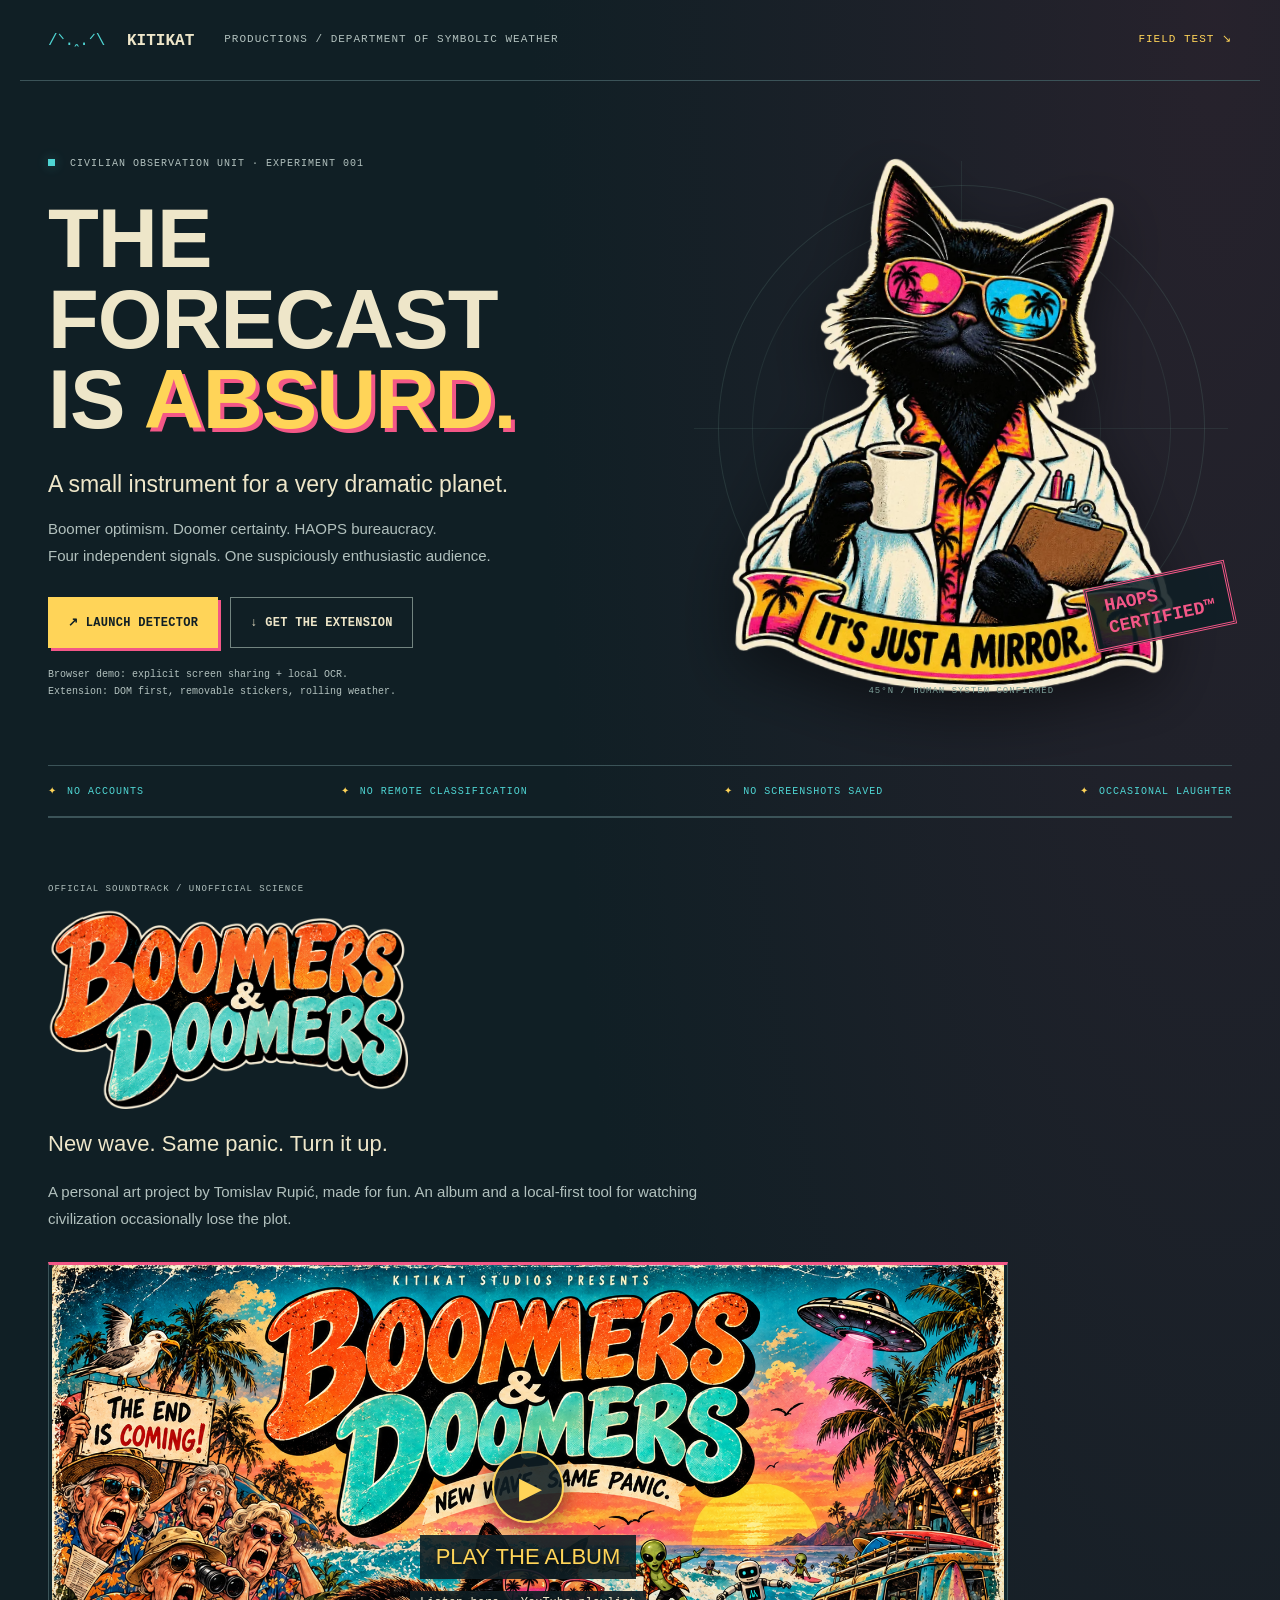
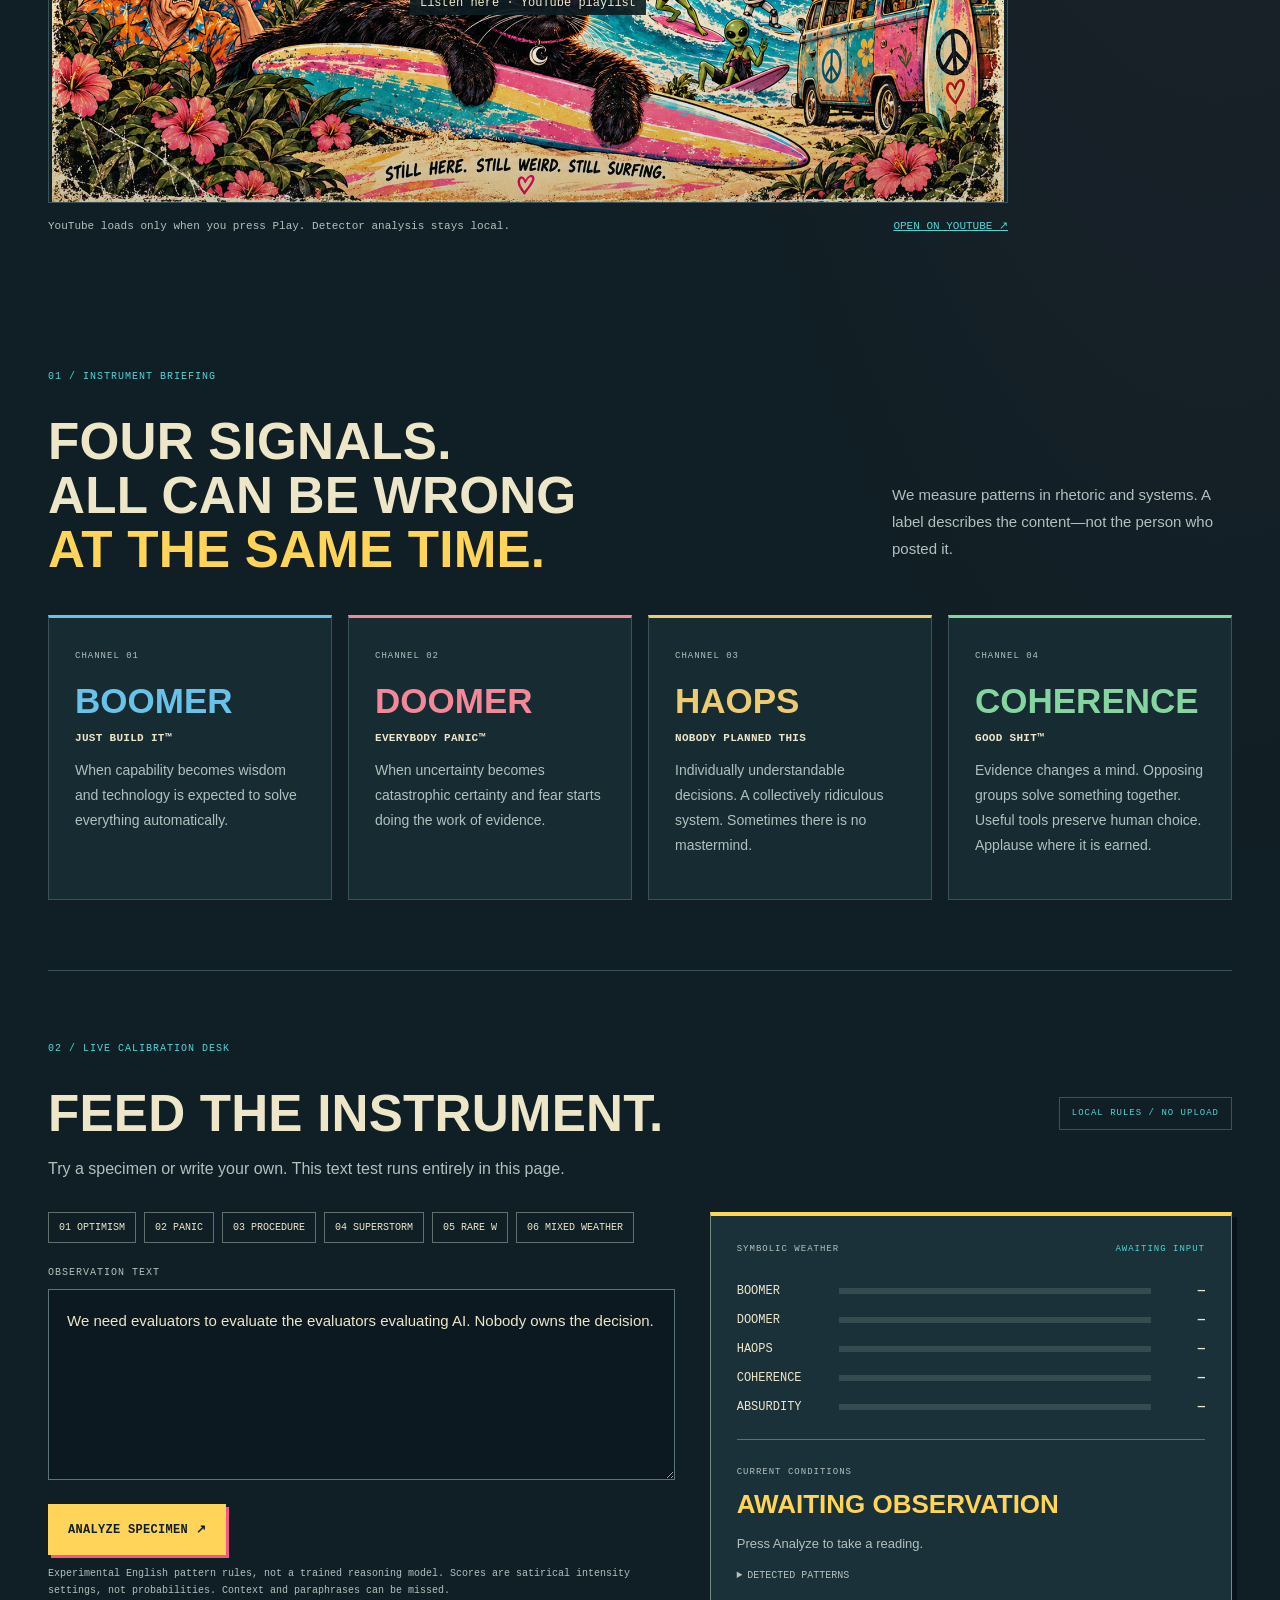
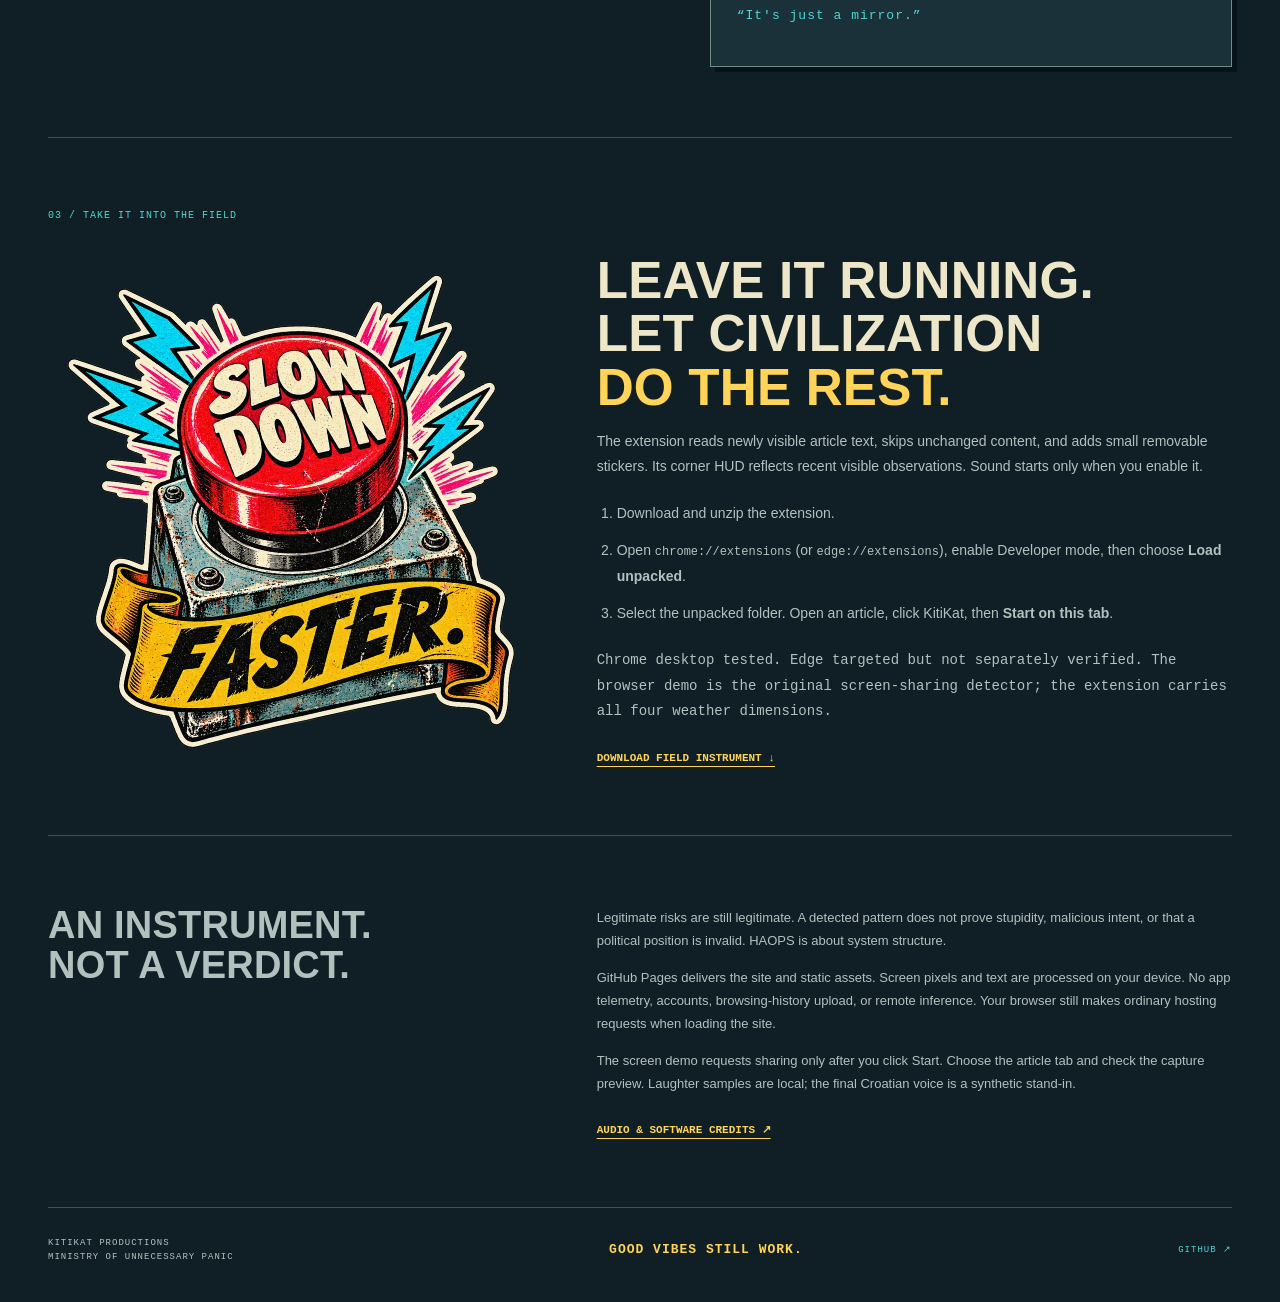
==== commit 76d7f146: "Use supplied album cover with contained play overlay" ====
--- a/index.html
+++ b/index.html
@@ -1,9 +1,9 @@
 <!doctype html>
-<html lang="en"><head><meta charset="utf-8"><meta name="viewport" content="width=device-width, initial-scale=1"><meta name="description" content="KitiKat observes rhetoric and systemic absurdity, reports the symbolic weather, and occasionally plays a laugh track. Local analysis. No accounts."><meta http-equiv="Content-Security-Policy" content="default-src 'self'; script-src 'self'; style-src 'self' 'unsafe-inline'; img-src 'self' data:; connect-src 'none'; frame-src https://www.youtube-nocookie.com; media-src 'self'; object-src 'none'; base-uri 'self'; form-action 'none'"><title>KITIKAT — Symbolic Weather Monitor</title><link rel="icon" href="favicon.svg"><link rel="stylesheet" href="landing.css?v=album-size-2"></head>
+<html lang="en"><head><meta charset="utf-8"><meta name="viewport" content="width=device-width, initial-scale=1"><meta name="description" content="KitiKat observes rhetoric and systemic absurdity, reports the symbolic weather, and occasionally plays a laugh track. Local analysis. No accounts."><meta http-equiv="Content-Security-Policy" content="default-src 'self'; script-src 'self'; style-src 'self' 'unsafe-inline'; img-src 'self' data:; connect-src 'none'; frame-src https://www.youtube-nocookie.com; media-src 'self'; object-src 'none'; base-uri 'self'; form-action 'none'"><title>KITIKAT — Symbolic Weather Monitor</title><link rel="icon" href="favicon.svg"><link rel="stylesheet" href="landing.css?v=album-cover-3"></head>
 <body><header class="masthead"><a href="./" class="wordmark">/ᐠ.ꞈ.ᐟ\ <b>KITIKAT</b></a><span class="department">PRODUCTIONS / DEPARTMENT OF SYMBOLIC WEATHER</span><a class="nav-link" href="#field-test">FIELD TEST ↘</a></header>
 <main><section class="hero"><div class="hero-copy"><p class="eyebrow"><span class="live-dot"></span> CIVILIAN OBSERVATION UNIT · EXPERIMENT 001</p><h1>THE FORECAST<br>IS <em>ABSURD.</em></h1><p class="intro">A small instrument for a very dramatic planet.</p><p class="description">Boomer optimism. Doomer certainty. HAOPS bureaucracy.<br>Four independent signals. One suspiciously enthusiastic audience.</p><div class="cta-row"><a class="button primary" href="app/">↗ LAUNCH DETECTOR</a><a class="button secondary" href="downloads/KITIKAT-Symbolic-Weather.zip" download>↓ GET THE EXTENSION</a></div><p class="caption">Browser demo: explicit screen sharing + local OCR.<br>Extension: DOM first, removable stickers, rolling weather.</p></div><div class="hero-art"><div class="radar" aria-hidden="true"><span></span></div><img src="images/kitikat-mirror.webp" width="620" height="620" alt="KitiKat in a lab coat: It's just a mirror."><div class="stamp">HAOPS<br>CERTIFIED™</div><span class="art-coordinate">45°N / HUMAN SYSTEM CONFIRMED</span></div></section>
 <div class="ticker"><span>NO ACCOUNTS</span><span>NO REMOTE CLASSIFICATION</span><span>NO SCREENSHOTS SAVED</span><span>OCCASIONAL LAUGHTER</span></div>
-<section class="album-note" aria-label="Album and art project" id="album"><div class="album-heading"><span class="section-label">OFFICIAL SOUNDTRACK / UNOFFICIAL SCIENCE</span><h2 class="album-title"><img src="stickers/boomers-doomers-title.png" width="360" height="200" style="display:block;width:100%;max-width:360px;height:auto" alt="Boomers &amp; Doomers" loading="lazy"></h2><p class="album-intro">New wave. Same panic. Turn it up.</p><p>A personal art project by Tomislav Rupić, made for fun. An album and a local-first tool for watching civilization occasionally lose the plot.</p></div><div class="album-player" id="album-player"><button class="album-play" id="play-album" type="button"><img class="album-cover" src="images/album-cover.png" width="2172" height="724" alt="" loading="lazy"><span class="play-disc" aria-hidden="true">▶</span><strong>PLAY THE ALBUM</strong><span>Listen here · YouTube playlist</span></button></div><div class="album-caption"><span id="album-player-status">YouTube loads only when you press Play. Detector analysis stays local.</span><a href="https://www.youtube.com/playlist?list=PLHWIHMcV12K4" target="_blank" rel="noopener noreferrer">OPEN ON YOUTUBE ↗</a></div></section>
+<section class="album-note" aria-label="Album and art project" id="album"><div class="album-heading"><span class="section-label">OFFICIAL SOUNDTRACK / UNOFFICIAL SCIENCE</span><h2 class="album-title"><img src="stickers/boomers-doomers-title.png" width="360" height="200" style="display:block;width:100%;max-width:360px;height:auto" alt="Boomers &amp; Doomers" loading="lazy"></h2><p class="album-intro">New wave. Same panic. Turn it up.</p><p>A personal art project by Tomislav Rupić, made for fun. An album and a local-first tool for watching civilization occasionally lose the plot.</p></div><div class="album-player" id="album-player"><button class="album-play" id="play-album" type="button"><img class="album-cover" src="images/album-cover-original.png" width="1672" height="941" alt="" loading="lazy"><span class="play-disc" aria-hidden="true">▶</span><strong>PLAY THE ALBUM</strong><span>Listen here · YouTube playlist</span></button></div><div class="album-caption"><span id="album-player-status">YouTube loads only when you press Play. Detector analysis stays local.</span><a href="https://www.youtube.com/playlist?list=PLHWIHMcV12K4" target="_blank" rel="noopener noreferrer">OPEN ON YOUTUBE ↗</a></div></section>
 <section class="briefing"><div class="section-label">01 / INSTRUMENT BRIEFING</div><div class="briefing-title"><h2>Four signals.<br>All can be wrong<br><span>at the same time.</span></h2><p>We measure patterns in rhetoric and systems. A label describes the content—not the person who posted it.</p></div><div class="dimensions"><article class="dimension blue"><span class="channel">CHANNEL 01</span><h3>BOOMER</h3><p class="slogan">JUST BUILD IT™</p><p>When capability becomes wisdom and technology is expected to solve everything automatically.</p></article><article class="dimension red"><span class="channel">CHANNEL 02</span><h3>DOOMER</h3><p class="slogan">EVERYBODY PANIC™</p><p>When uncertainty becomes catastrophic certainty and fear starts doing the work of evidence.</p></article><article class="dimension yellow"><span class="channel">CHANNEL 03</span><h3>HAOPS</h3><p class="slogan">NOBODY PLANNED THIS</p><p>Individually understandable decisions. A collectively ridiculous system. Sometimes there is no mastermind.</p></article><article class="dimension green"><span class="channel">CHANNEL 04</span><h3>COHERENCE</h3><p class="slogan">GOOD SHIT™</p><p>Evidence changes a mind. Opposing groups solve something together. Useful tools preserve human choice. Applause where it is earned.</p></article></div></section>
 <section class="field-test" id="field-test"><div class="section-label">02 / LIVE CALIBRATION DESK</div><div class="test-heading"><h2>Feed the instrument.</h2><span class="chip">LOCAL RULES / NO UPLOAD</span></div><p>Try a specimen or write your own. This text test runs entirely in this page.</p><div class="test-layout"><div class="input-panel"><div class="specimens"><button data-example="boomer">01 OPTIMISM</button><button data-example="doomer">02 PANIC</button><button data-example="haops">03 PROCEDURE</button><button data-example="triple">04 SUPERSTORM</button><button data-example="coherence">05 RARE W</button><button data-example="mixed">06 MIXED WEATHER</button></div><label for="specimen">OBSERVATION TEXT</label><textarea id="specimen" maxlength="8000" rows="6">We need evaluators to evaluate the evaluators evaluating AI. Nobody owns the decision.</textarea><button class="button primary" id="analyze">ANALYZE SPECIMEN ↗</button><p class="caption">Experimental English pattern rules, not a trained reasoning model. Scores are satirical intensity settings, not probabilities. Context and paraphrases can be missed.</p></div><aside class="instrument" aria-label="Symbolic weather results"><div class="instrument-top"><span>SYMBOLIC WEATHER</span><span id="observation-state">AWAITING INPUT</span></div><div id="scores"></div><small>CURRENT CONDITIONS</small><h3 id="conditions">AWAITING OBSERVATION</h3><p id="reason">Press Analyze to take a reading.</p><details><summary>DETECTED PATTERNS</summary><ul id="patterns"></ul></details><p class="kitikat-line" id="quip">“It's just a mirror.”</p></aside></div></section>
 <section class="deployment"><div class="section-label">03 / TAKE IT INTO THE FIELD</div><div class="deployment-grid"><img loading="lazy" src="images/slow-down-faster.webp" width="380" height="380" alt="KitiKat says: Slow down. Faster."><div><h2>Leave it running.<br>Let civilization<br><span>do the rest.</span></h2><p>The extension reads newly visible article text, skips unchanged content, and adds small removable stickers. Its corner HUD reflects recent visible observations. Sound starts only when you enable it.</p><ol><li>Download and unzip the extension.</li><li>Open <code>chrome://extensions</code> (or <code>edge://extensions</code>), enable Developer mode, then choose <b>Load unpacked</b>.</li><li>Select the unpacked folder. Open an article, click KitiKat, then <b>Start on this tab</b>.</li></ol><p class="caption">Chrome desktop tested. Edge targeted but not separately verified. The browser demo is the original screen-sharing detector; the extension carries all four weather dimensions.</p><a class="text-link" href="downloads/KITIKAT-Symbolic-Weather.zip" download>DOWNLOAD FIELD INSTRUMENT ↓</a></div></div></section>
--- a/landing.css
+++ b/landing.css
@@ -7,3 +7,6 @@
 .album-note{display:block;padding:64px 0}.album-heading{max-width:850px;margin-bottom:30px}.album-note h2{font-size:clamp(36px,5vw,68px);line-height:1.05;color:var(--yellow)}.album-note .album-intro{font-size:22px;color:var(--cream);margin:15px 0}.album-note p{max-width:720px;font-size:15px}.album-player{width:100%;aspect-ratio:16/9;background:radial-gradient(ellipse at top right,#503548,#10262c 70%);border:1px solid var(--line);border-top:3px solid var(--pink);overflow:hidden}.album-play{display:flex;flex-direction:column;align-items:center;justify-content:center;gap:18px;width:100%;height:100%;border:0;background:transparent;color:var(--cream);cursor:pointer}.play-disc{display:grid;place-items:center;width:84px;height:84px;border:2px solid var(--yellow);border-radius:50%;color:var(--yellow);font-size:30px;padding-left:5px}.album-play strong{font:clamp(24px,4vw,44px) Impact,'Arial Narrow',sans-serif;color:var(--yellow)}.album-play>span:last-child{font:12px ui-monospace,monospace}.album-player iframe{display:block;width:100%;height:100%;border:0}.album-caption{display:flex;justify-content:space-between;gap:18px;margin-top:14px;font:11px/1.7 ui-monospace,monospace;color:var(--muted)}.album-caption a{color:var(--cyan);white-space:nowrap}@media(max-width:580px){.album-caption{flex-direction:column}.album-play{gap:10px}.play-disc{width:48px;height:48px;font-size:20px}.album-note{padding:42px 0}}
 
 .album-title img{display:block;width:min(100%,360px);height:auto}.album-play{position:relative;isolation:isolate;overflow:hidden;justify-content:flex-end;padding:30px 20px}.album-cover{position:absolute;inset:0;width:100%;height:100%;object-fit:contain;object-position:center top;z-index:-2;background:#10262c}.album-play:after{content:"";position:absolute;inset:0;z-index:-1;background:linear-gradient(transparent 40%,#101f25dd 78%,#101f25)}.album-play .play-disc{background:#101f25dd}.album-play strong,.album-play>span:last-child{text-shadow:0 2px 8px #000}@media(max-width:580px){.album-play{padding:12px;gap:6px}.album-play strong{font-size:22px}.album-title img{max-width:300px}.album-play:after{background:linear-gradient(transparent 30%,#101f25ee)}}
+
+/* Album art stays fully visible; controls overlay rather than extending below it. */
+.album-player{max-width:960px;aspect-ratio:1672/941}.album-cover{object-fit:contain;object-position:center}.album-play{justify-content:center;padding:16px;gap:12px}.album-play:after{background:linear-gradient(transparent 50%,#101f2533)}.album-play .play-disc{width:72px;height:72px;box-shadow:0 3px 20px #0008}.album-play strong{font-size:22px;background:#101f25e8;padding:9px 16px}.album-play>span:last-child{background:#101f25e8;padding:5px 10px}.album-caption{max-width:960px}@media(max-width:580px){.album-play .play-disc{width:48px;height:48px}.album-play{gap:7px}.album-play strong{font-size:18px;padding:6px 10px}.album-play>span:last-child{font-size:10px}}
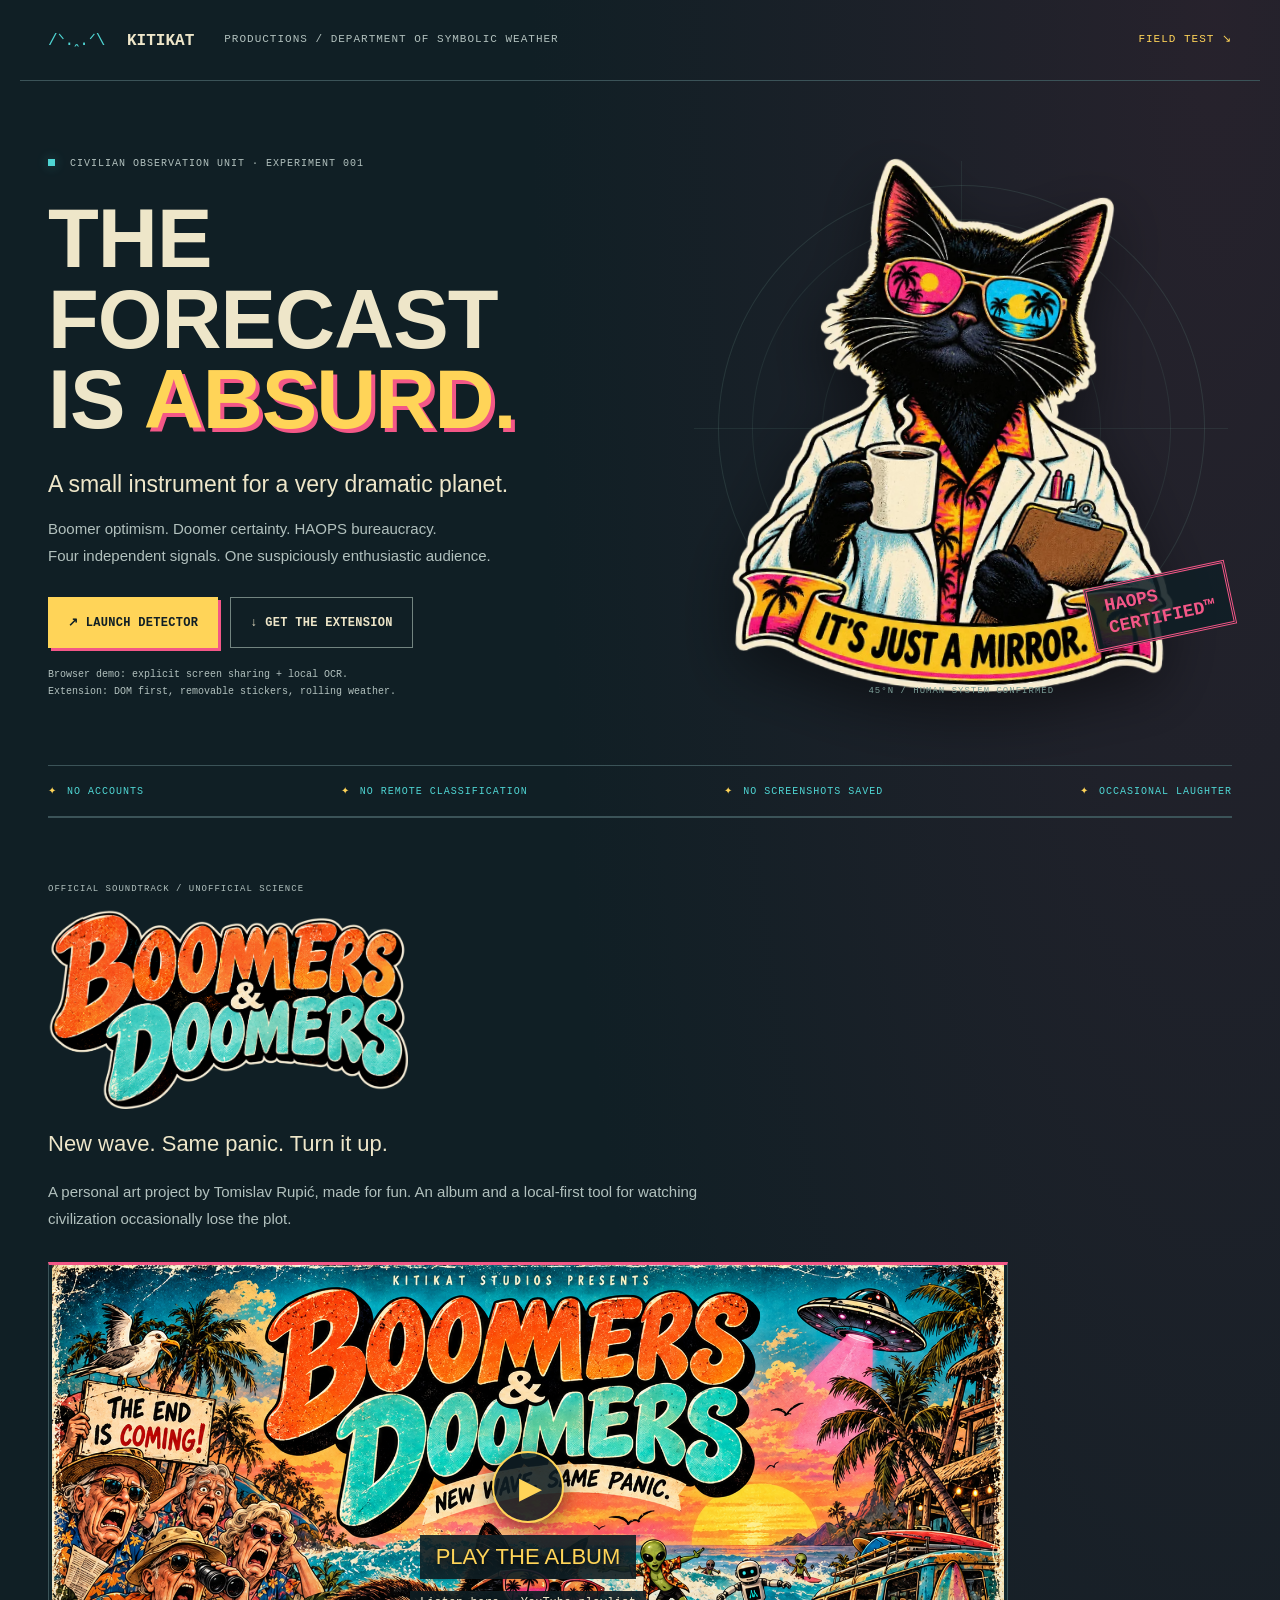
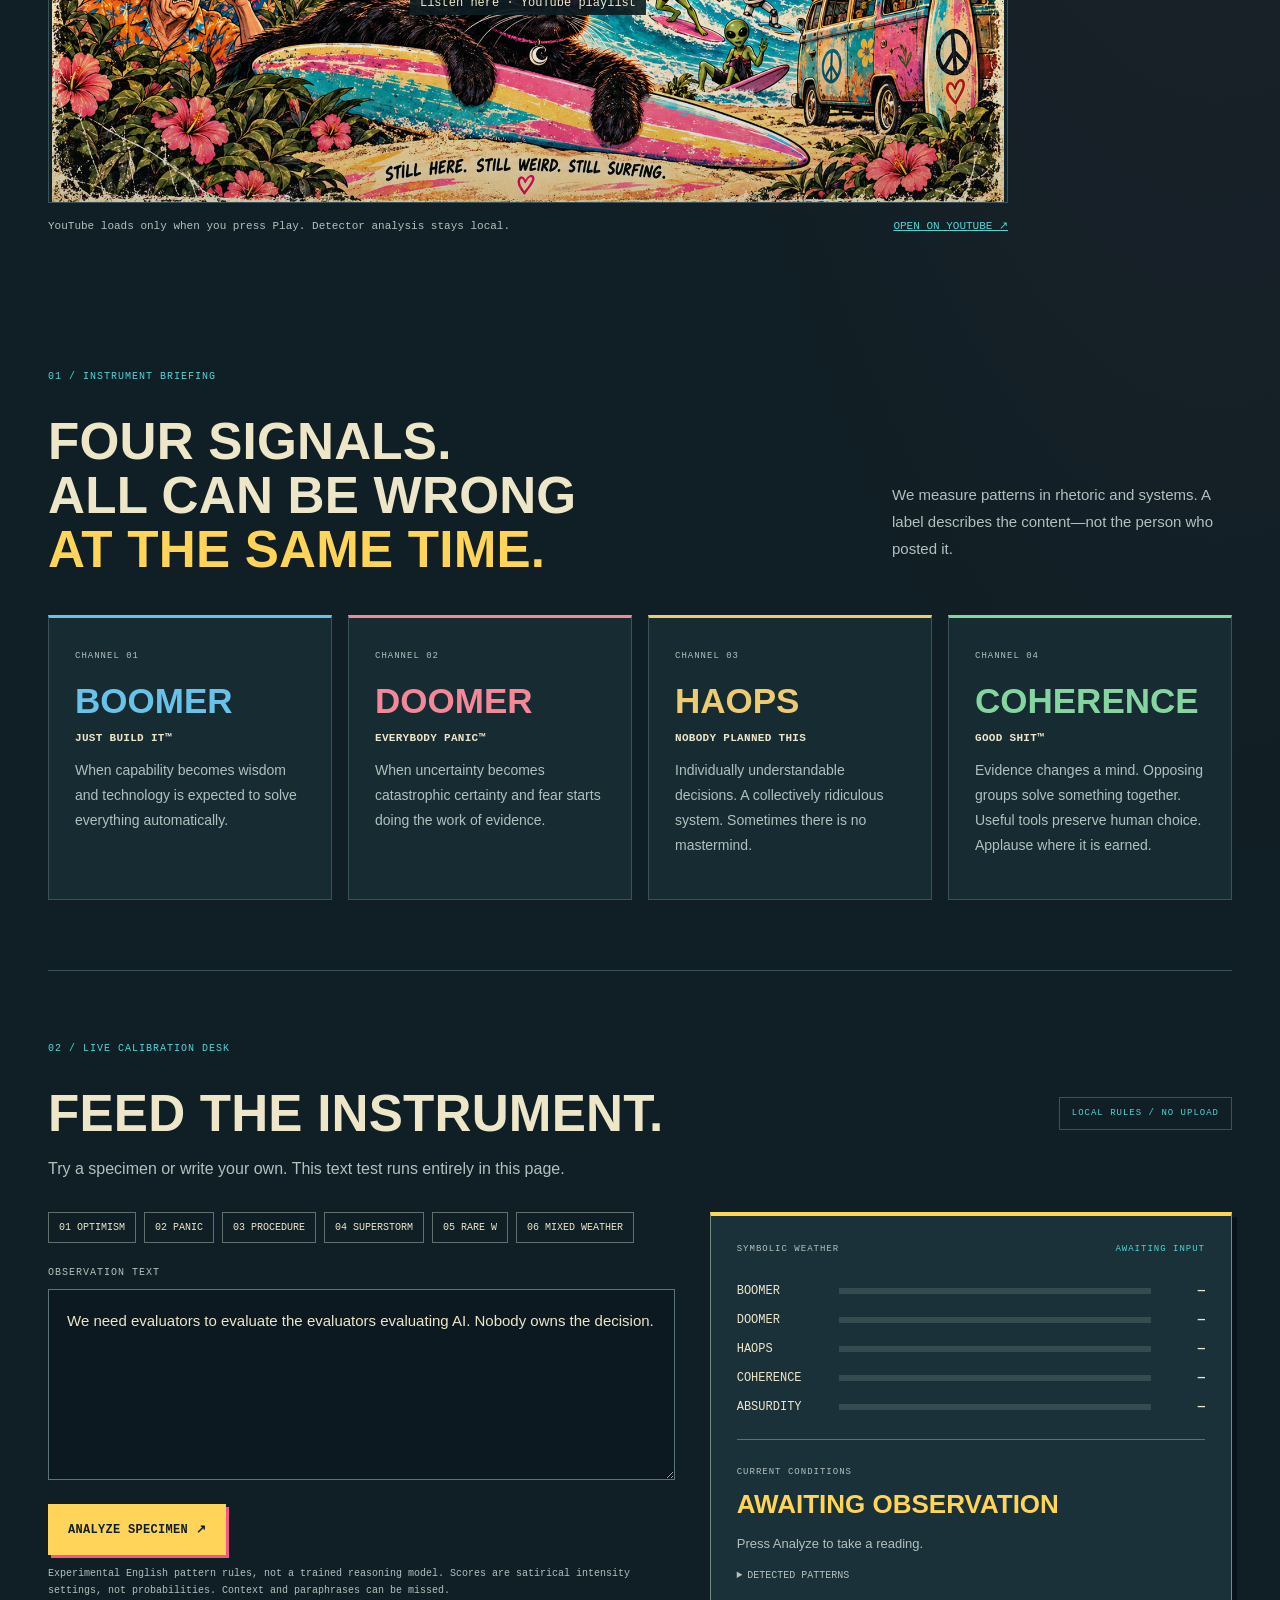
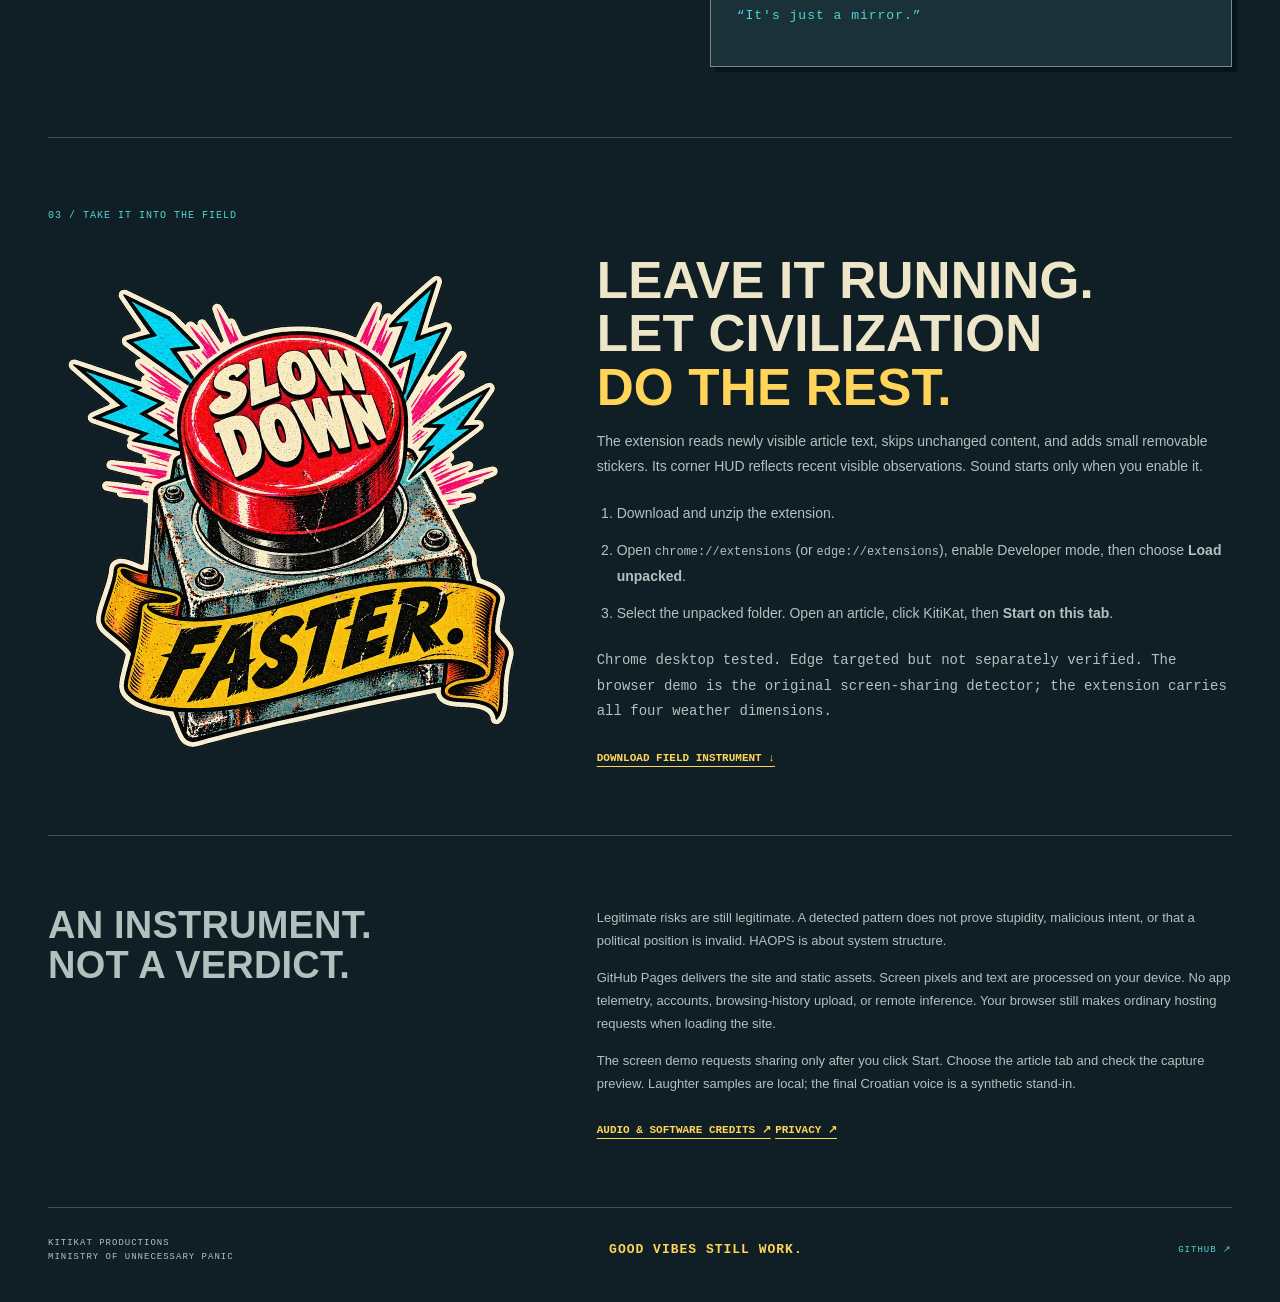
==== commit 4c3bee2e: "Publish extension privacy policy for store submission" ====
--- a/index.html
+++ b/index.html
@@ -8,5 +8,5 @@
 <section class="field-test" id="field-test"><div class="section-label">02 / LIVE CALIBRATION DESK</div><div class="test-heading"><h2>Feed the instrument.</h2><span class="chip">LOCAL RULES / NO UPLOAD</span></div><p>Try a specimen or write your own. This text test runs entirely in this page.</p><div class="test-layout"><div class="input-panel"><div class="specimens"><button data-example="boomer">01 OPTIMISM</button><button data-example="doomer">02 PANIC</button><button data-example="haops">03 PROCEDURE</button><button data-example="triple">04 SUPERSTORM</button><button data-example="coherence">05 RARE W</button><button data-example="mixed">06 MIXED WEATHER</button></div><label for="specimen">OBSERVATION TEXT</label><textarea id="specimen" maxlength="8000" rows="6">We need evaluators to evaluate the evaluators evaluating AI. Nobody owns the decision.</textarea><button class="button primary" id="analyze">ANALYZE SPECIMEN ↗</button><p class="caption">Experimental English pattern rules, not a trained reasoning model. Scores are satirical intensity settings, not probabilities. Context and paraphrases can be missed.</p></div><aside class="instrument" aria-label="Symbolic weather results"><div class="instrument-top"><span>SYMBOLIC WEATHER</span><span id="observation-state">AWAITING INPUT</span></div><div id="scores"></div><small>CURRENT CONDITIONS</small><h3 id="conditions">AWAITING OBSERVATION</h3><p id="reason">Press Analyze to take a reading.</p><details><summary>DETECTED PATTERNS</summary><ul id="patterns"></ul></details><p class="kitikat-line" id="quip">“It's just a mirror.”</p></aside></div></section>
 <section class="deployment"><div class="section-label">03 / TAKE IT INTO THE FIELD</div><div class="deployment-grid"><img loading="lazy" src="images/slow-down-faster.webp" width="380" height="380" alt="KitiKat says: Slow down. Faster."><div><h2>Leave it running.<br>Let civilization<br><span>do the rest.</span></h2><p>The extension reads newly visible article text, skips unchanged content, and adds small removable stickers. Its corner HUD reflects recent visible observations. Sound starts only when you enable it.</p><ol><li>Download and unzip the extension.</li><li>Open <code>chrome://extensions</code> (or <code>edge://extensions</code>), enable Developer mode, then choose <b>Load unpacked</b>.</li><li>Select the unpacked folder. Open an article, click KitiKat, then <b>Start on this tab</b>.</li></ol><p class="caption">Chrome desktop tested. Edge targeted but not separately verified. The browser demo is the original screen-sharing detector; the extension carries all four weather dimensions.</p><a class="text-link" href="downloads/KITIKAT-Symbolic-Weather.zip" download>DOWNLOAD FIELD INSTRUMENT ↓</a></div></div></section>
 
-<section class="fine-print"><h2>An instrument.<br>Not a verdict.</h2><div><p>Legitimate risks are still legitimate. A detected pattern does not prove stupidity, malicious intent, or that a political position is invalid. HAOPS is about system structure.</p><p>GitHub Pages delivers the site and static assets. Screen pixels and text are processed on your device. No app telemetry, accounts, browsing-history upload, or remote inference. Your browser still makes ordinary hosting requests when loading the site.</p><p>The screen demo requests sharing only after you click Start. Choose the article tab and check the capture preview. Laughter samples are local; the final Croatian voice is a synthetic stand-in.</p><a class="text-link" href="credits.html">AUDIO & SOFTWARE CREDITS ↗</a></div></section>
+<section class="fine-print"><h2>An instrument.<br>Not a verdict.</h2><div><p>Legitimate risks are still legitimate. A detected pattern does not prove stupidity, malicious intent, or that a political position is invalid. HAOPS is about system structure.</p><p>GitHub Pages delivers the site and static assets. Screen pixels and text are processed on your device. No app telemetry, accounts, browsing-history upload, or remote inference. Your browser still makes ordinary hosting requests when loading the site.</p><p>The screen demo requests sharing only after you click Start. Choose the article tab and check the capture preview. Laughter samples are local; the final Croatian voice is a synthetic stand-in.</p><a class="text-link" href="credits.html">AUDIO & SOFTWARE CREDITS ↗</a> <a class="text-link" href="privacy.html">PRIVACY ↗</a></div></section>
 <footer><span>KITIKAT PRODUCTIONS<br>MINISTRY OF UNNECESSARY PANIC</span><strong>GOOD VIBES STILL WORK.</strong><a href="https://github.com/tomislavrupic/kitikat-symbolic-weather">GITHUB ↗</a></footer></main><script type="module" src="landing.js"></script></body></html>
